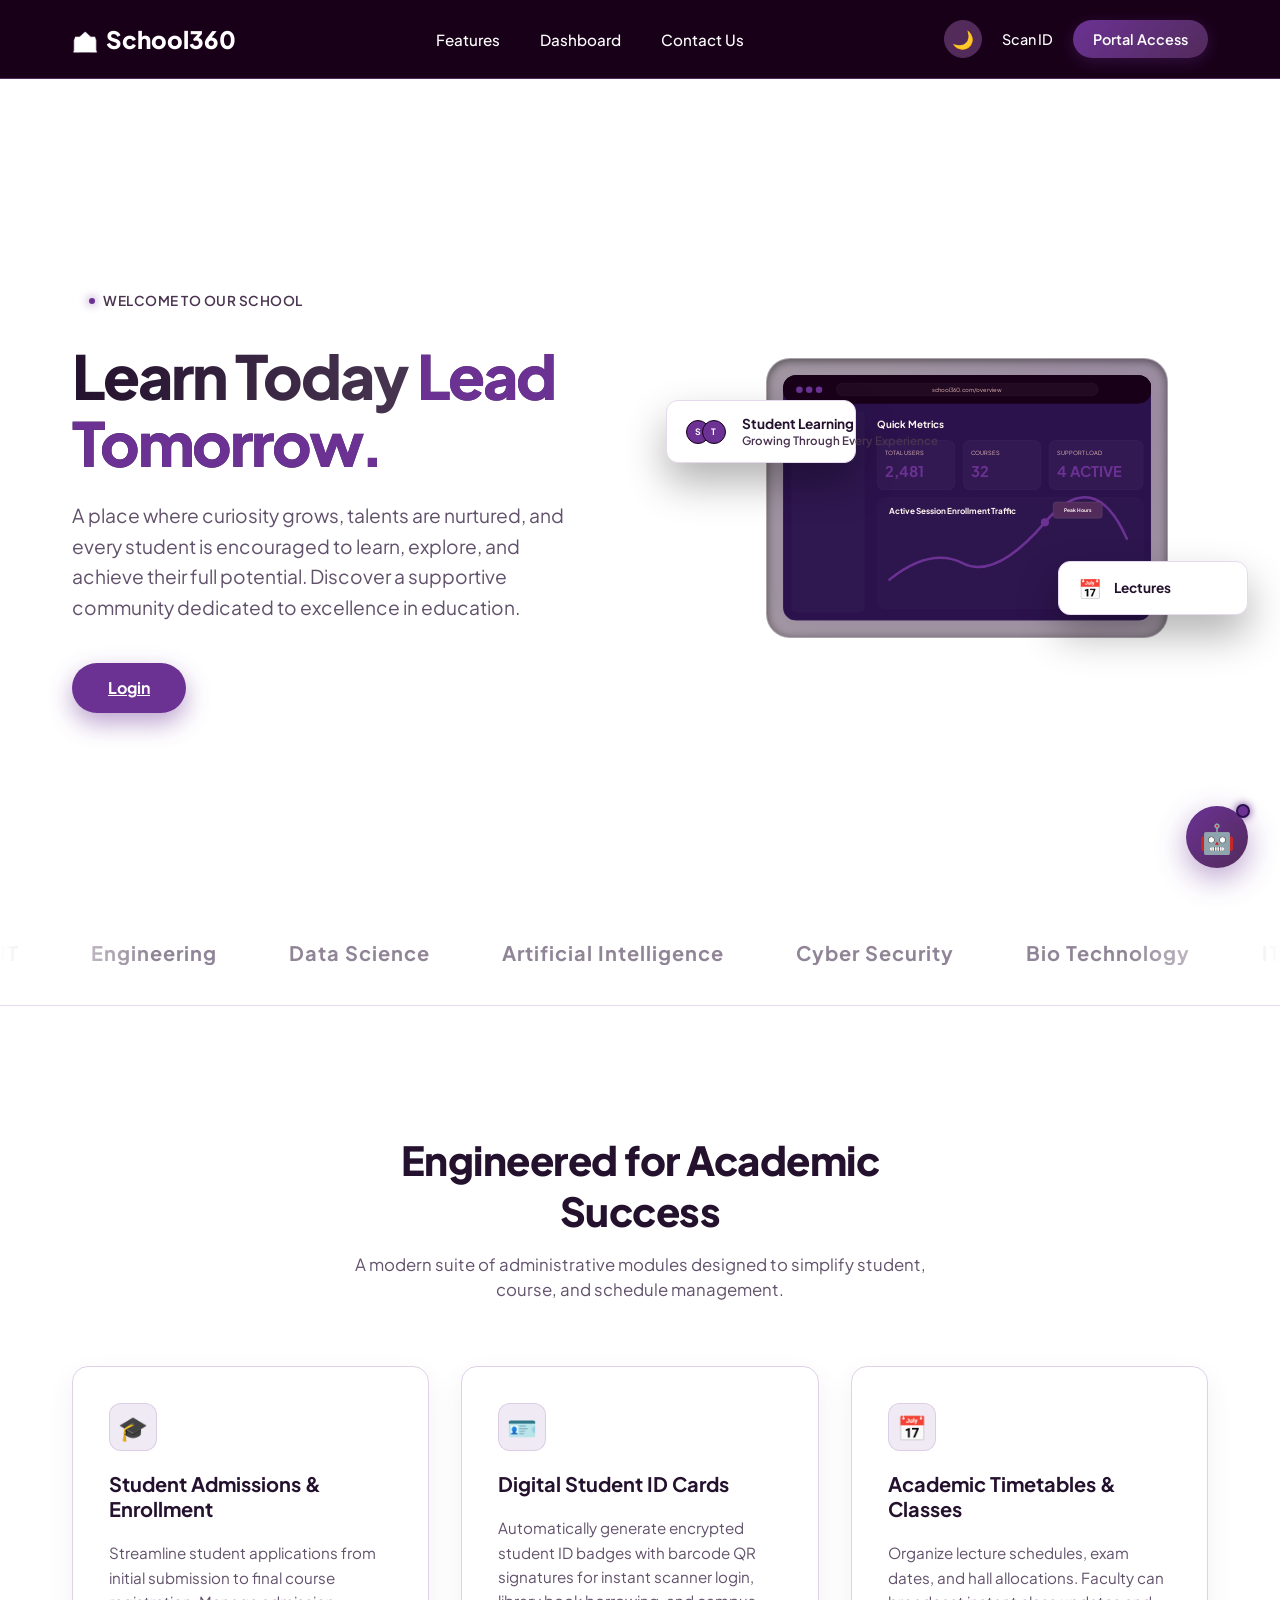
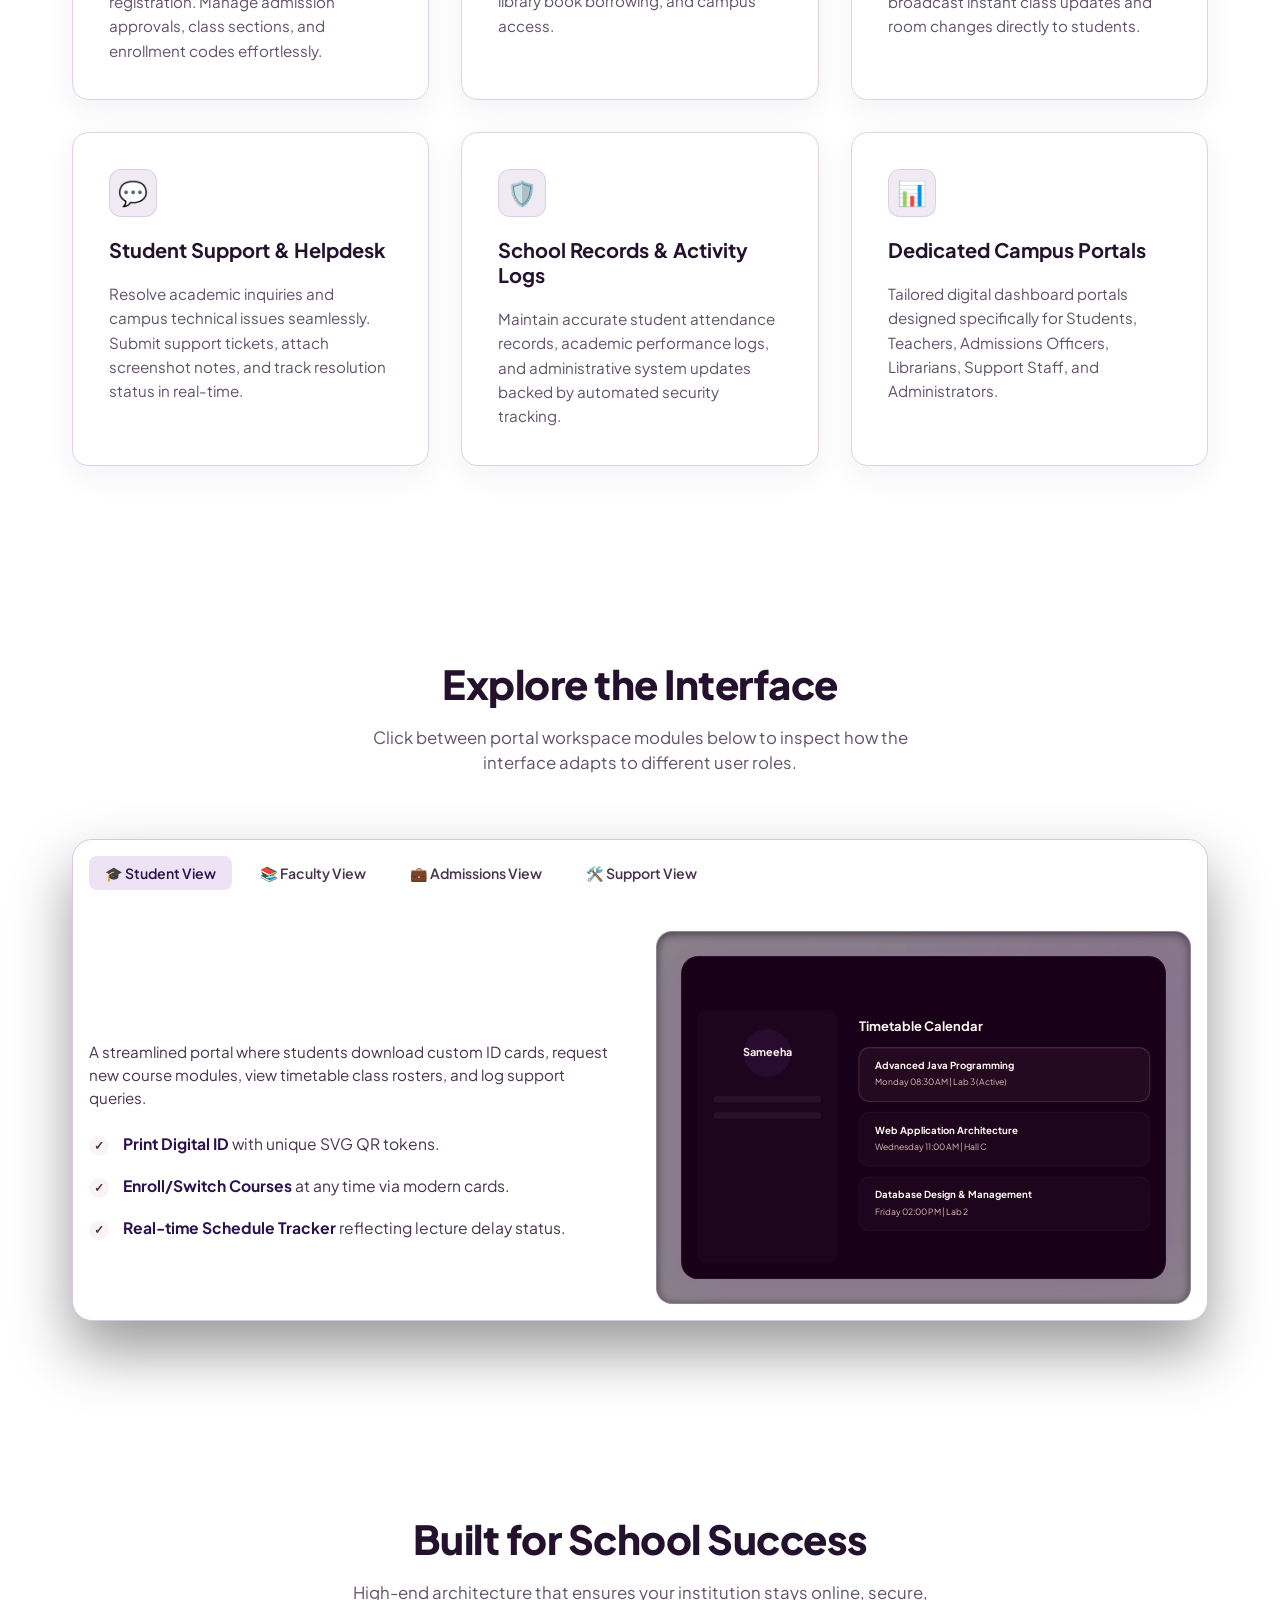
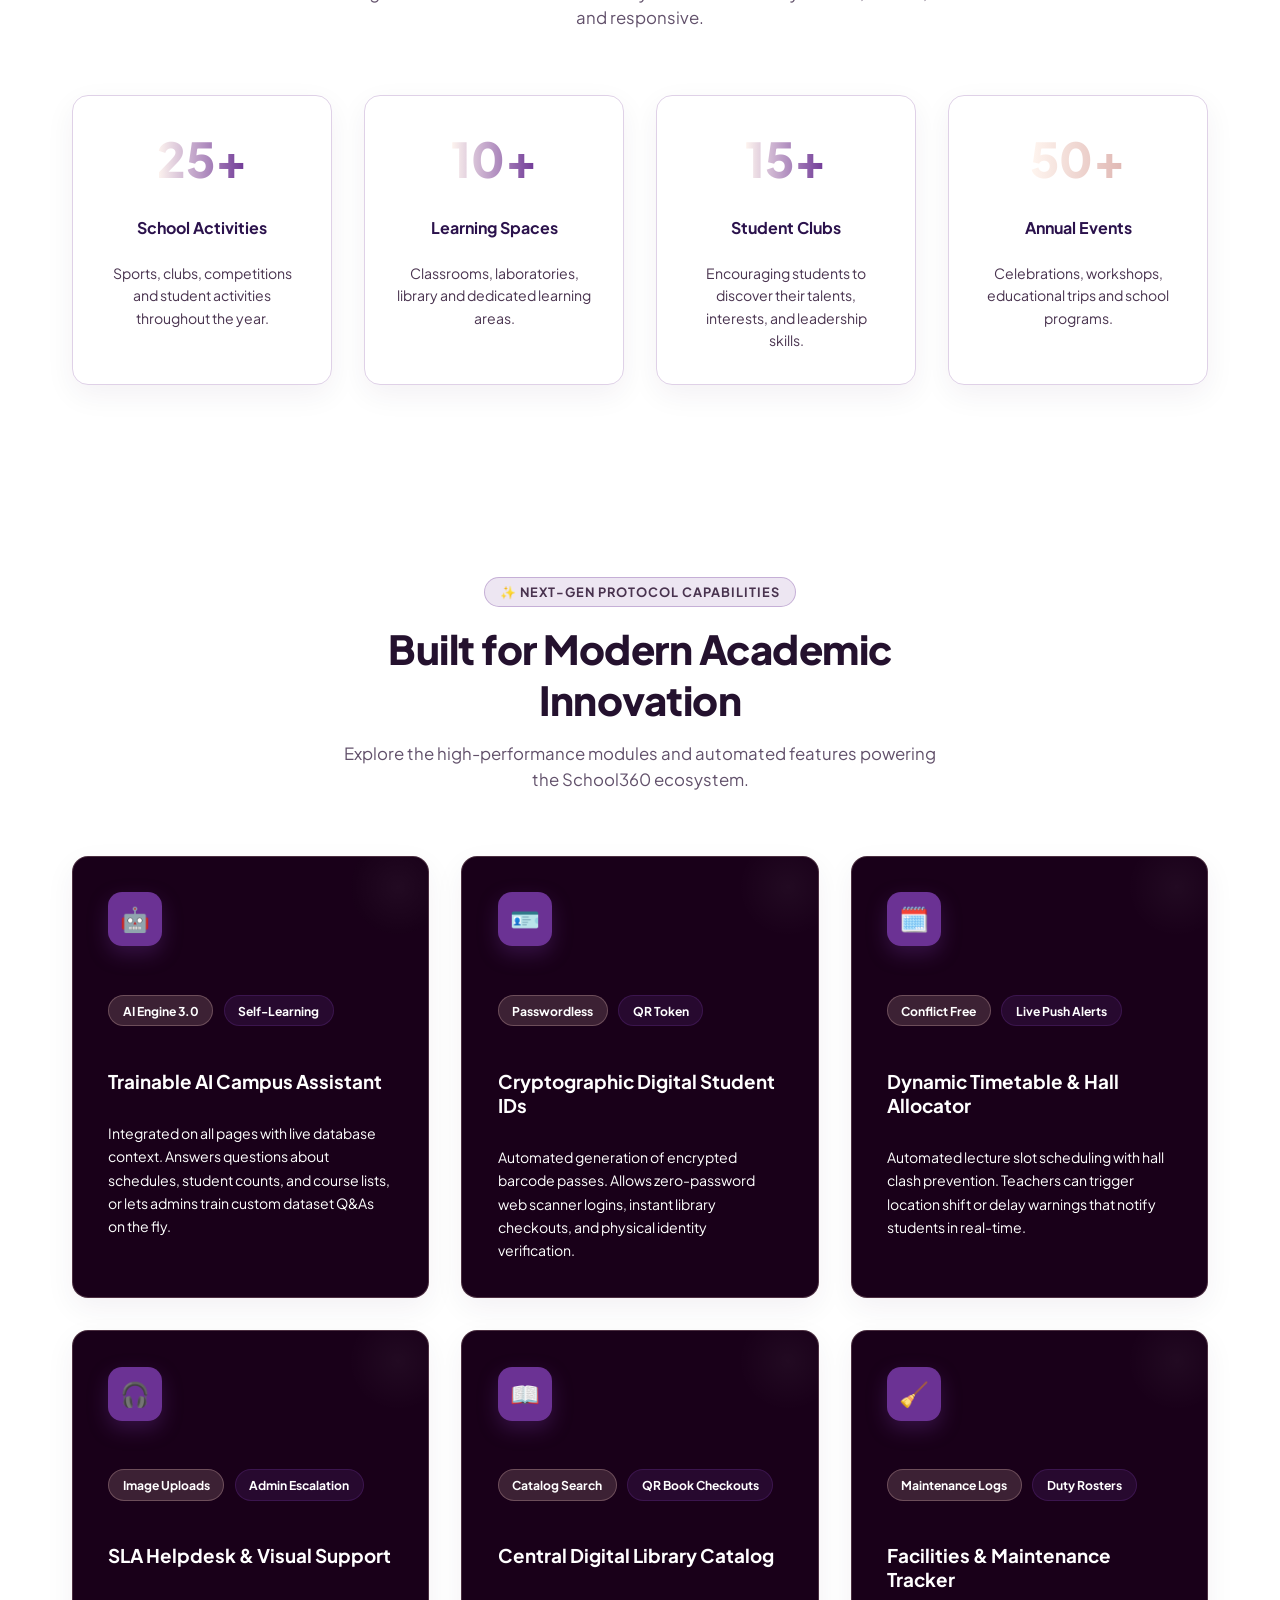
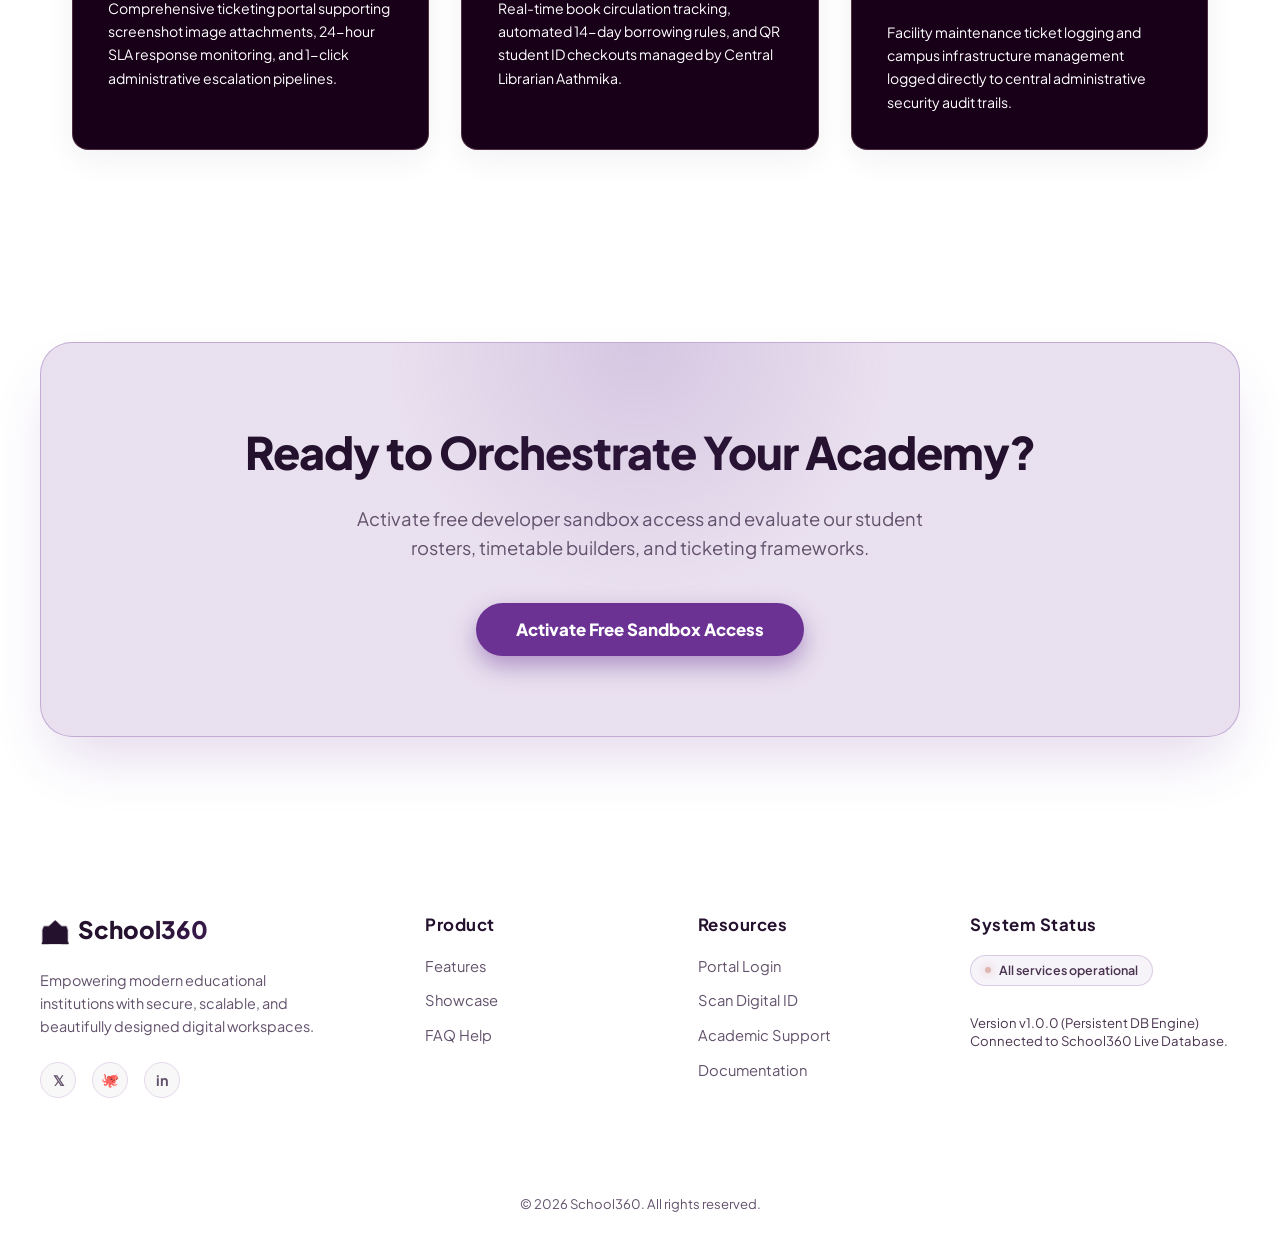
==== src/main/resources/static/index.html @ 7e3a7f35 "Add project files" ====
<!DOCTYPE html>
<html lang="en">
<head>
    <meta charset="UTF-8">
    <meta name="viewport" content="width=device-width, initial-scale=1.0">
    <title>School360 - The Unified Academic SaaS Protocol</title>
    <!-- Import Plus Jakarta Sans for award-winning modern typography -->
    <link href="https://fonts.googleapis.com/css2?family=Plus+Jakarta+Sans:wght@300;400;500;600;700;800&display=swap" rel="stylesheet">
    <link rel="stylesheet" href="css/styles.css?v=contrast-8">
    <style>
        /* Custom font override to use Plus Jakarta Sans */
        * {
            font-family: 'Plus Jakarta Sans', sans-serif;
        }
    </style>
    <script>
        (function() {
            var t = localStorage.getItem('theme') || 'dark';
            if (t === 'dark') {
                document.documentElement.classList.add('dark-theme');
                document.documentElement.setAttribute('data-theme', 'dark');
            } else {
                document.documentElement.classList.remove('dark-theme');
                document.documentElement.setAttribute('data-theme', 'light');
            }
        })();
    </script>
</head>
<body class="landing-page">
<!-- Glowing Backdrop Ambient Spheres -->
<div class="glowing-bg">
    <div class="sphere sphere-1"></div>
    <div class="sphere sphere-2"></div>
    <div class="sphere sphere-3"></div>
</div>

<!-- Sticky Glassmorphic Navbar -->
<nav class="saas-nav">
    <div class="saas-nav-container">
        <a href="#" class="saas-brand">
            <span style="font-size: 1.3rem;">🏫</span> School360
        </a>
        <ul class="saas-nav-links">
            <li><a href="#features" class="saas-nav-link">Features</a></li>
            <li><a href="#showcase" class="saas-nav-link">Dashboard</a></li>
            <li><a href="contact.html" class="saas-nav-link">Contact Us</a></li>
        </ul>
        <div style="display: flex; align-items: center; gap: 1.25rem;">
            <button id="theme-toggle" class="theme-toggle" onclick="toggleTheme(); return false;" title="Toggle Theme" style="background: var(--bg-tertiary); border: 1px solid var(--border-color); font-size: 1.1rem; cursor: pointer; color: var(--lp-text); display: flex; align-items: center; justify-content: center; width: 38px; height: 38px; border-radius: 50%; transition: all 0.3s;">🌙</button>
            <a href="#" onclick="openQRScanner(); return false;" class="saas-nav-link" style="font-size: 0.9rem;">Scan ID</a>
            <a href="#login-section" onclick="openLoginModal(); return false;" class="btn-saas-nav">Portal Access</a>
        </div>
    </div>
</nav>

<!-- Hero Section -->
<section class="saas-hero" id="login-section" style="padding-top: 10rem;">
    <!-- Left Hero Details -->
    <div class="saas-hero-content reveal active">
        <div class="saas-badge">WELCOME TO OUR SCHOOL</div>
        <h1 class="saas-hero-title" style="font-size: 3.8rem; font-weight: 800; line-height: 1.1; letter-spacing: -2px;">
            Learn Today <span style="background: linear-gradient(135deg, #6b3294 0%, #6b3294 100%); -webkit-background-clip: text; -webkit-text-fill-color: transparent;">Lead Tomorrow.</span>
        </h1>
        <p class="saas-hero-desc" style="font-size: 1.2rem; line-height: 1.6; color: var(--lp-text-muted); max-width: 520px;">
            A place where curiosity grows, talents are nurtured, and every student is encouraged to learn, explore, and achieve their full potential. Discover a supportive community dedicated to excellence in education.
        </p>
        <div class="saas-hero-actions">
            <a href="#" onclick="openLoginModal(); return false;" class="btn btn-primary btn-premium" style="border-radius: 9999px; padding: 0.9rem 2.25rem; font-weight: 700; font-size: 1rem; box-shadow: 0 10px 25px rgba(107,50,148, 0.45);">
                Login
            </a>
        </div>
    </div>

    <!-- Right Hero Mockup Frame with Floating Cards -->
    <div class="hero-dashboard-visual reveal active">
        <!-- Floating Card 1 -->
        <div class="floating-metric-card pos-1">
            <div class="metric-avatar-group">
                <div class="metric-avatar">S</div>
                <div class="metric-avatar">T</div>
            </div>
            <div>
                <h5 style="font-size: 0.85rem; font-weight: 700; color: var(--lp-text);">Student Learning</h5>
                <p style="font-size: 0.72rem; color: #49334f; font-weight: 600;">Growing Through Every Experience</p>
            </div>
        </div>

        <!-- Floating Card 2 -->
        <div class="floating-metric-card pos-2">
            <div style="font-size: 1.2rem;">📅</div>
            <div>
                <h5 style="font-size: 0.85rem; font-weight: 700; color: var(--lp-text);">Lectures</h5>
            </div>
        </div>

        <!-- Visual Dashboard Preview Graphic -->
        <div class="illustration-box" style="padding: 1rem; border-radius: 24px; border-color: rgba(255,246,240,0.08); background: rgba(25,0,25, 0.4);">
            <svg viewBox="0 0 450 300" width="100%" class="svg-screen-glow">
                <rect x="0" y="0" width="450" height="300" rx="16" fill="#2b124c" stroke="rgba(255,246,240,0.06)" stroke-width="2"/>
                <rect x="0" y="0" width="450" height="35" rx="16" fill="#190019"/>
                <circle cx="20" cy="18" r="4" fill="#6b3294"/>
                <circle cx="32" cy="18" r="4" fill="#6b3294"/>
                <circle cx="44" cy="18" r="4" fill="#6b3294"/>
                <rect x="65" y="10" width="320" height="15" rx="7.5" fill="rgba(255,246,240,0.04)" stroke="rgba(255,246,240,0.05)"/>
                <text x="225" y="21" font-size="7" fill="#dfb6b2" text-anchor="middle" font-family="sans-serif">school360.com/overview</text>

                <!-- Sidebar -->
                <rect x="10" y="45" width="90" height="245" rx="6" fill="rgba(255,246,240,0.02)"/>
                <circle cx="28" cy="65" r="8" fill="rgba(107,50,148, 0.15)"/>
                <rect x="42" y="61" width="45" height="8" rx="4" fill="rgba(255,246,240,0.1)"/>
                <rect x="20" y="85" width="67" height="6" rx="3" fill="rgba(255,246,240,0.05)"/>
                <rect x="20" y="100" width="67" height="6" rx="3" fill="rgba(255,246,240,0.05)"/>

                <!-- Content -->
                <text x="115" y="65" font-size="12" font-weight="bold" fill="#fff6f0" font-family="sans-serif">Quick Metrics</text>
                <rect x="115" y="80" width="95" height="60" rx="8" fill="rgba(255,246,240,0.03)" stroke="rgba(255,246,240,0.04)"/>
                <text x="125" y="98" font-size="7" fill="#dfb6b2" font-family="sans-serif">TOTAL USERS</text>
                <text x="125" y="125" font-size="18" font-weight="bold" fill="#6b3294" font-family="sans-serif">2,481</text>

                <rect x="220" y="80" width="95" height="60" rx="8" fill="rgba(255,246,240,0.03)" stroke="rgba(255,246,240,0.04)"/>
                <text x="230" y="98" font-size="7" fill="#dfb6b2" font-family="sans-serif">COURSES</text>
                <text x="230" y="125" font-size="18" font-weight="bold" fill="#6b3294" font-family="sans-serif">32</text>

                <rect x="325" y="80" width="115" height="60" rx="8" fill="rgba(255,246,240, 0.03)" stroke="rgba(255,246,240, 0.04)"/>
                <text x="335" y="98" font-size="7" fill="#dfb6b2" font-family="sans-serif">SUPPORT LOAD</text>
                <text x="335" y="125" font-size="18" font-weight="bold" fill="#6b3294" font-family="sans-serif">4 ACTIVE</text>

                <!-- Chart Graphic -->
                <rect x="115" y="150" width="325" height="135" rx="10" fill="rgba(255,246,240, 0.01)" stroke="rgba(255,246,240, 0.03)"/>
                <text x="130" y="170" font-size="10" font-weight="bold" fill="#fff6f0" font-family="sans-serif">Active Session Enrollment Traffic</text>
                <!-- Simulated chart line -->
                <path d="M 130,250 Q 180,210 220,230 T 320,180 T 420,200" fill="none" stroke="url(#cyan-indigo-gradient)" stroke-width="3" stroke-linecap="round"/>
                <defs>
                    <linearGradient id="cyan-indigo-gradient" x1="0%" y1="0%" x2="100%" y2="100%">
                        <stop offset="0%" stop-color="#6b3294"/>
                        <stop offset="100%" stop-color="#6b3294"/>
                    </linearGradient>
                </defs>
                <circle cx="320" cy="180" r="5" fill="#6b3294"/>
                <rect x="330" y="155" width="60" height="20" rx="4" fill="#522b5b" stroke="rgba(255,246,240,0.2)" stroke-width="0.5"/>
                <text x="360" y="167" font-size="6" fill="#fff6f0" font-weight="bold" text-anchor="middle" font-family="sans-serif">Peak Hours</text>
            </svg>
        </div>
    </div>
</section>

<!-- Client Trust Logos -->
<section class="client-logos-section">
    <div class="logo-marquee">
        <div class="logo-marquee-track">
            <!-- Group 1 -->
            <div class="logo-item">IT</div>
            <div class="logo-item">Engineering</div>
            <div class="logo-item">Data Science</div>
            <div class="logo-item">Artificial Intelligence</div>
            <div class="logo-item">Cyber Security</div>
            <div class="logo-item">Bio Technology</div>

            <!-- Group 2 -->
            <div class="logo-item">IT</div>
            <div class="logo-item">Engineering</div>
            <div class="logo-item">Data Science</div>
            <div class="logo-item">Artificial Intelligence</div>
            <div class="logo-item">Cyber Security</div>
            <div class="logo-item">Bio Technology</div>

            <!-- Group 3 -->
            <div class="logo-item">IT</div>
            <div class="logo-item">Engineering</div>
            <div class="logo-item">Data Science</div>
            <div class="logo-item">Artificial Intelligence</div>
            <div class="logo-item">Cyber Security</div>
            <div class="logo-item">Bio Technology</div>

            <!-- Group 4 -->
            <div class="logo-item">IT</div>
            <div class="logo-item">Engineering</div>
            <div class="logo-item">Data Science</div>
            <div class="logo-item">Artificial Intelligence</div>
            <div class="logo-item">Cyber Security</div>
            <div class="logo-item">Bio Technology</div>
        </div>
    </div>
</section>

<!-- Six Premium Feature Cards -->
<section class="saas-section" id="features" style="padding-top: 8rem;">
    <div class="section-title-wrap reveal">
        <h2 class="section-title">Engineered for Academic Success</h2>
        <p class="section-subtitle">A modern suite of administrative modules designed to simplify student, course, and schedule management.</p>
    </div>

    <div class="saas-features-grid">
        <!-- Feature 1 -->
        <div class="saas-feature-card reveal">
            <div class="feature-icon-box">🎓</div>
            <h4>Student Admissions & Enrollment</h4>
            <p>Streamline student applications from initial submission to final course registration. Manage admission approvals, class sections, and enrollment codes effortlessly.</p>
        </div>
        <!-- Feature 2 -->
        <div class="saas-feature-card reveal">
            <div class="feature-icon-box">🪪</div>
            <h4>Digital Student ID Cards</h4>
            <p>Automatically generate encrypted student ID badges with barcode QR signatures for instant scanner login, library book borrowing, and campus access.</p>
        </div>
        <!-- Feature 3 -->
        <div class="saas-feature-card reveal">
            <div class="feature-icon-box">📅</div>
            <h4>Academic Timetables & Classes</h4>
            <p>Organize lecture schedules, exam dates, and hall allocations. Faculty can broadcast instant class updates and room changes directly to students.</p>
        </div>
        <!-- Feature 4 -->
        <div class="saas-feature-card reveal">
            <div class="feature-icon-box">💬</div>
            <h4>Student Support & Helpdesk</h4>
            <p>Resolve academic inquiries and campus technical issues seamlessly. Submit support tickets, attach screenshot notes, and track resolution status in real-time.</p>
        </div>
        <!-- Feature 5 -->
        <div class="saas-feature-card reveal">
            <div class="feature-icon-box">🛡️</div>
            <h4>School Records & Activity Logs</h4>
            <p>Maintain accurate student attendance records, academic performance logs, and administrative system updates backed by automated security tracking.</p>
        </div>
        <!-- Feature 6 -->
        <div class="saas-feature-card reveal">
            <div class="feature-icon-box">📊</div>
            <h4>Dedicated Campus Portals</h4>
            <p>Tailored digital dashboard portals designed specifically for Students, Teachers, Admissions Officers, Librarians, Support Staff, and Administrators.</p>
        </div>
    </div>
</section>

<!-- Interactive Product Dashboard Showcase -->
<section class="saas-section" id="showcase">
    <div class="section-title-wrap reveal">
        <h2 class="section-title">Explore the Interface</h2>
        <p class="section-subtitle">Click between portal workspace modules below to inspect how the interface adapts to different user roles.</p>
    </div>

    <!-- Showcase Tab Controls -->
    <div class="showcase-screen-wrap reveal">
        <div class="showcase-screen-nav">
            <button class="showcase-screen-btn active" onclick="switchShowcaseScreen('student')">🎓 Student View</button>
            <button class="showcase-screen-btn" onclick="switchShowcaseScreen('teacher')">📚 Faculty View</button>
            <button class="showcase-screen-btn" onclick="switchShowcaseScreen('officer')">💼 Admissions View</button>
            <button class="showcase-screen-btn" onclick="switchShowcaseScreen('support')">🛠️ Support View</button>
        </div>

        <!-- Showcase Mockup Canvas -->
        <div id="showcase-canvas" class="showcase-screen-content">
            <!-- Rendered dynamically via javascript -->
        </div>
    </div>
</section>

<!-- Why Choose Us / Animated Stats -->
<section class="saas-section" id="why-choose-us" style="background: #ffffff;">
    <div class="section-title-wrap reveal">
        <h2 class="section-title">Built for School Success</h2>
        <p class="section-subtitle">High-end architecture that ensures your institution stays online, secure, and responsive.</p>
    </div>

    <div style="display: grid; grid-template-columns: repeat(auto-fit, minmax(220px, 1fr)); gap: 2rem; max-width: 1200px; margin: 0 auto; text-align: center;">
        <!-- Stat 1 -->
        <div class="saas-feature-card reveal" style="padding: 2rem; align-items: center;">
            <h3 style="font-size: 3rem; font-weight: 800; background: linear-gradient(to right, #fff6f0, #6b3294); -webkit-background-clip: text; -webkit-text-fill-color: transparent;">25+</h3>
            <h5 style="color: #2b124c; font-size: 1rem; font-weight: 700; margin-top: 0.5rem;">School Activities</h5>
            <p style="font-size: 0.88rem; color: #49334f; margin-top: 0.25rem;">Sports, clubs, competitions and student activities throughout the year.</p>
        </div>
        <!-- Stat 2 -->
        <div class="saas-feature-card reveal" style="padding: 2rem; align-items: center;">
            <h3 style="font-size: 3rem; font-weight: 800; background: linear-gradient(to right, #fff6f0, #6b3294); -webkit-background-clip: text; -webkit-text-fill-color: transparent;">10+</h3>
            <h5 style="color: #2b124c; font-size: 1rem; font-weight: 700; margin-top: 0.5rem;">Learning Spaces</h5>
            <p style="font-size: 0.88rem; color: #49334f; margin-top: 0.25rem;">Classrooms, laboratories, library and dedicated learning areas.</p>
        </div>
        <!-- Stat 3 -->
        <div class="saas-feature-card reveal" style="padding: 2rem; align-items: center;">
            <h3 style="font-size: 3rem; font-weight: 800; background: linear-gradient(to right, #fff6f0, #6b3294); -webkit-background-clip: text; -webkit-text-fill-color: transparent;">15+</h3>
            <h5 style="color: #2b124c; font-size: 1rem; font-weight: 700; margin-top: 0.5rem;">Student Clubs</h5>
            <p style="font-size: 0.88rem; color: #49334f; margin-top: 0.25rem;">Encouraging students to discover their talents, interests, and leadership skills.</p>
        </div>
        <!-- Stat 4 -->
        <div class="saas-feature-card reveal" style="padding: 2rem; align-items: center;">
            <h3 style="font-size: 3rem; font-weight: 800; background: linear-gradient(to right, #fff6f0, #dfb6b2); -webkit-background-clip: text; -webkit-text-fill-color: transparent;">50+</h3>
            <h5 style="color: #2b124c; font-size: 1rem; font-weight: 700; margin-top: 0.5rem;">Annual Events</h5>
            <p style="font-size: 0.88rem; color: #49334f; margin-top: 0.25rem;">Celebrations, workshops, educational trips and school programs.</p>
        </div>
    </div>
</section>

<!-- Unique Innovations & Advanced Capabilities Section -->
<section class="saas-section" id="innovations">
    <div class="section-title-wrap reveal">
        <div style="display:inline-flex; align-items:center; gap:0.5rem; background:rgba(107,50,148,0.12); border:1px solid rgba(107,50,148,0.3); padding:0.4rem 0.95rem; border-radius:20px; color: #49334f; font-size:0.8rem; font-weight:700; text-transform:uppercase; letter-spacing:1px; margin-bottom:1rem;">
            ✨ Next-Gen Protocol Capabilities
        </div>
        <h2 class="section-title">Built for Modern Academic Innovation</h2>
        <p class="section-subtitle">Explore the high-performance modules and automated features powering the School360 ecosystem.</p>
    </div>

    <div class="saas-features-grid reveal" style="grid-template-columns: repeat(auto-fit, minmax(310px, 1fr)); gap: 2rem;">
        <!-- Feature 1: AI Assistant -->
        <div class="saas-feature-card reveal" style="position:relative; overflow:hidden; border: 1px solid rgba(223,182,178,0.25); background: #190019; padding: 2.2rem;">
            <div style="position:absolute; top:-20px; right:-20px; width:100px; height:100px; background:radial-gradient(circle, rgba(255,255,255,0.04) 0%, transparent 70%); border-radius:50%; pointer-events:none;"></div>
            <div class="feature-icon-box" style="background: linear-gradient(135deg, #6b3294, #6b3294); color: white; width:54px; height:54px; border-radius:14px; display:flex; align-items:center; justify-content:center; font-size:1.5rem; margin-bottom:1.5rem; box-shadow:0 8px 20px rgba(107,50,148,0.35);">🤖</div>

            <!-- Spaced Button-Type Badges -->
            <div style="display:flex; gap:0.65rem; margin-top:0.3rem; margin-bottom:1.4rem; flex-wrap:wrap;">
                <span style="background:rgba(223,182,178,0.18); color: #ffffff; font-size:0.76rem; font-weight:700; padding:0.42rem 0.85rem; border-radius:20px; border:1px solid rgba(223,182,178,0.3); display:inline-flex; align-items:center;">AI Engine 3.0</span>
                <span style="background:rgba(107,50,148,0.18); color: #ffffff; font-size:0.76rem; font-weight:700; padding:0.42rem 0.85rem; border-radius:20px; border:1px solid rgba(107,50,148,0.3); display:inline-flex; align-items:center;">Self-Learning</span>
            </div>

            <h4 style="font-size:1.18rem; font-weight:700; color: #ffffff; margin-bottom:0.6rem;">Trainable AI Campus Assistant</h4>
            <p style="font-size:0.88rem; color: #ffffff; line-height:1.65; margin:0;">Integrated on all pages with live database context. Answers questions about schedules, student counts, and course lists, or lets admins train custom dataset Q&As on the fly.</p>
        </div>

        <!-- Feature 2: Digital QR Pass -->
        <div class="saas-feature-card reveal" style="position:relative; overflow:hidden; border: 1px solid rgba(223,182,178,0.25); background: #190019; padding: 2.2rem;">
            <div style="position:absolute; top:-20px; right:-20px; width:100px; height:100px; background:radial-gradient(circle, rgba(255,255,255,0.04) 0%, transparent 70%); border-radius:50%; pointer-events:none;"></div>
            <div class="feature-icon-box" style="background: linear-gradient(135deg, #6b3294, #6b3294); color: white; width:54px; height:54px; border-radius:14px; display:flex; align-items:center; justify-content:center; font-size:1.5rem; margin-bottom:1.5rem; box-shadow:0 8px 20px rgba(107,50,148,0.35);">🪪</div>

            <!-- Spaced Button-Type Badges -->
            <div style="display:flex; gap:0.65rem; margin-top:0.3rem; margin-bottom:1.4rem; flex-wrap:wrap;">
                <span style="background:rgba(223,182,178,0.18); color: #ffffff; font-size:0.76rem; font-weight:700; padding:0.42rem 0.85rem; border-radius:20px; border:1px solid rgba(223,182,178,0.3); display:inline-flex; align-items:center;">Passwordless</span>
                <span style="background:rgba(107,50,148,0.18); color: #ffffff; font-size:0.76rem; font-weight:700; padding:0.42rem 0.85rem; border-radius:20px; border:1px solid rgba(107,50,148,0.3); display:inline-flex; align-items:center;">QR Token</span>
            </div>

            <h4 style="font-size:1.18rem; font-weight:700; color: #ffffff; margin-bottom:0.6rem;">Cryptographic Digital Student IDs</h4>
            <p style="font-size:0.88rem; color: #ffffff; line-height:1.65; margin:0;">Automated generation of encrypted barcode passes. Allows zero-password web scanner logins, instant library checkouts, and physical identity verification.</p>
        </div>

        <!-- Feature 3: Smart Timetable -->
        <div class="saas-feature-card reveal" style="position:relative; overflow:hidden; border: 1px solid rgba(223,182,178,0.25); background: #190019; padding: 2.2rem;">
            <div style="position:absolute; top:-20px; right:-20px; width:100px; height:100px; background:radial-gradient(circle, rgba(255,255,255,0.04) 0%, transparent 70%); border-radius:50%; pointer-events:none;"></div>
            <div class="feature-icon-box" style="background: linear-gradient(135deg, #6b3294, #6b3294); color: white; width:54px; height:54px; border-radius:14px; display:flex; align-items:center; justify-content:center; font-size:1.5rem; margin-bottom:1.5rem; box-shadow:0 8px 20px rgba(107,50,148,0.35);">🗓️</div>

            <!-- Spaced Button-Type Badges -->
            <div style="display:flex; gap:0.65rem; margin-top:0.3rem; margin-bottom:1.4rem; flex-wrap:wrap;">
                <span style="background:rgba(223,182,178,0.18); color: #ffffff; font-size:0.76rem; font-weight:700; padding:0.42rem 0.85rem; border-radius:20px; border:1px solid rgba(223,182,178,0.3); display:inline-flex; align-items:center;">Conflict Free</span>
                <span style="background:rgba(107,50,148,0.18); color: #ffffff; font-size:0.76rem; font-weight:700; padding:0.42rem 0.85rem; border-radius:20px; border:1px solid rgba(107,50,148,0.3); display:inline-flex; align-items:center;">Live Push Alerts</span>
            </div>

            <h4 style="font-size:1.18rem; font-weight:700; color: #ffffff; margin-bottom:0.6rem;">Dynamic Timetable & Hall Allocator</h4>
            <p style="font-size:0.88rem; color: #ffffff; line-height:1.65; margin:0;">Automated lecture slot scheduling with hall clash prevention. Teachers can trigger location shift or delay warnings that notify students in real-time.</p>
        </div>

        <!-- Feature 4: SLA Helpdesk -->
        <div class="saas-feature-card reveal" style="position:relative; overflow:hidden; border: 1px solid rgba(223,182,178,0.25); background: #190019; padding: 2.2rem;">
            <div style="position:absolute; top:-20px; right:-20px; width:100px; height:100px; background:radial-gradient(circle, rgba(255,255,255,0.04) 0%, transparent 70%); border-radius:50%; pointer-events:none;"></div>
            <div class="feature-icon-box" style="background: linear-gradient(135deg, #6b3294, #6b3294); color: white; width:54px; height:54px; border-radius:14px; display:flex; align-items:center; justify-content:center; font-size:1.5rem; margin-bottom:1.5rem; box-shadow:0 8px 20px rgba(107,50,148,0.35);">🎧</div>

            <!-- Spaced Button-Type Badges -->
            <div style="display:flex; gap:0.65rem; margin-top:0.3rem; margin-bottom:1.4rem; flex-wrap:wrap;">
                <span style="background:rgba(223,182,178,0.18); color: #ffffff; font-size:0.76rem; font-weight:700; padding:0.42rem 0.85rem; border-radius:20px; border:1px solid rgba(223,182,178,0.3); display:inline-flex; align-items:center;">Image Uploads</span>
                <span style="background:rgba(107,50,148,0.18); color: #ffffff; font-size:0.76rem; font-weight:700; padding:0.42rem 0.85rem; border-radius:20px; border:1px solid rgba(107,50,148,0.3); display:inline-flex; align-items:center;">Admin Escalation</span>
            </div>

            <h4 style="font-size:1.18rem; font-weight:700; color: #ffffff; margin-bottom:0.6rem;">SLA Helpdesk & Visual Support</h4>
            <p style="font-size:0.88rem; color: #ffffff; line-height:1.65; margin:0;">Comprehensive ticketing portal supporting screenshot image attachments, 24-hour SLA response monitoring, and 1-click administrative escalation pipelines.</p>
        </div>

        <!-- Feature 5: Central Library Catalog -->
        <div class="saas-feature-card reveal" style="position:relative; overflow:hidden; border: 1px solid rgba(223,182,178,0.25); background: #190019; padding: 2.2rem;">
            <div style="position:absolute; top:-20px; right:-20px; width:100px; height:100px; background:radial-gradient(circle, rgba(255,255,255,0.04) 0%, transparent 70%); border-radius:50%; pointer-events:none;"></div>
            <div class="feature-icon-box" style="background: linear-gradient(135deg, #6b3294, #6b3294); color: white; width:54px; height:54px; border-radius:14px; display:flex; align-items:center; justify-content:center; font-size:1.5rem; margin-bottom:1.5rem; box-shadow:0 8px 20px rgba(107,50,148,0.35);">📖</div>

            <!-- Spaced Button-Type Badges -->
            <div style="display:flex; gap:0.65rem; margin-top:0.3rem; margin-bottom:1.4rem; flex-wrap:wrap;">
                <span style="background:rgba(223,182,178,0.18); color: #ffffff; font-size:0.76rem; font-weight:700; padding:0.42rem 0.85rem; border-radius:20px; border:1px solid rgba(223,182,178,0.3); display:inline-flex; align-items:center;">Catalog Search</span>
                <span style="background:rgba(107,50,148,0.18); color: #ffffff; font-size:0.76rem; font-weight:700; padding:0.42rem 0.85rem; border-radius:20px; border:1px solid rgba(107,50,148,0.3); display:inline-flex; align-items:center;">QR Book Checkouts</span>
            </div>

            <h4 style="font-size:1.18rem; font-weight:700; color: #ffffff; margin-bottom:0.6rem;">Central Digital Library Catalog</h4>
            <p style="font-size:0.88rem; color: #ffffff; line-height:1.65; margin:0;">Real-time book circulation tracking, automated 14-day borrowing rules, and QR student ID checkouts managed by Central Librarian Aathmika.</p>
        </div>

        <!-- Feature 6: Facilities & Maintenance Tracker -->
        <div class="saas-feature-card reveal" style="position:relative; overflow:hidden; border: 1px solid rgba(223,182,178,0.25); background: #190019; padding: 2.2rem;">
            <div style="position:absolute; top:-20px; right:-20px; width:100px; height:100px; background:radial-gradient(circle, rgba(255,255,255,0.04) 0%, transparent 70%); border-radius:50%; pointer-events:none;"></div>
            <div class="feature-icon-box" style="background: linear-gradient(135deg, #6b3294, #6b3294); color: white; width:54px; height:54px; border-radius:14px; display:flex; align-items:center; justify-content:center; font-size:1.5rem; margin-bottom:1.5rem; box-shadow:0 8px 20px rgba(107,50,148,0.35);">🧹</div>

            <!-- Spaced Button-Type Badges -->
            <div style="display:flex; gap:0.65rem; margin-top:0.3rem; margin-bottom:1.4rem; flex-wrap:wrap;">
                <span style="background:rgba(223,182,178,0.18); color: #ffffff; font-size:0.76rem; font-weight:700; padding:0.42rem 0.85rem; border-radius:20px; border:1px solid rgba(223,182,178,0.3); display:inline-flex; align-items:center;">Maintenance Logs</span>
                <span style="background:rgba(107,50,148,0.18); color: #ffffff; font-size:0.76rem; font-weight:700; padding:0.42rem 0.85rem; border-radius:20px; border:1px solid rgba(107,50,148,0.3); display:inline-flex; align-items:center;">Duty Rosters</span>
            </div>

            <h4 style="font-size:1.18rem; font-weight:700; color: #ffffff; margin-bottom:0.6rem;">Facilities & Maintenance Tracker</h4>
            <p style="font-size:0.88rem; color: #ffffff; line-height:1.65; margin:0;">Facility maintenance ticket logging and campus infrastructure management logged directly to central administrative security audit trails.</p>
        </div>
    </div>
</section>



<!-- CTA Banner -->
<section class="saas-cta-banner reveal">
    <h2 style="font-size: 2.8rem; font-weight: 800; color: var(--lp-text); margin-bottom: 1.5rem; letter-spacing: -1px;">Ready to Orchestrate Your Academy?</h2>
    <p style="font-size: 1.15rem; color: var(--lp-text-muted); max-width: 600px; margin: 0 auto 2.5rem; line-height: 1.6;">
        Activate free developer sandbox access and evaluate our student rosters, timetable builders, and ticketing frameworks.
    </p>
    <button onclick="openLoginModal()" class="btn btn-primary btn-premium" style="border-radius: 9999px; padding: 1rem 2.5rem; font-weight: 800; font-size: 1.05rem; box-shadow: 0 10px 25px rgba(107,50,148, 0.45);">
        Activate Free Sandbox Access
    </button>
</section>

<!-- Premium Footer -->
<footer class="saas-footer">
    <div class="saas-footer-grid">
        <!-- Brand Column -->
        <div class="footer-brand-col">
            <a href="#" class="saas-brand" style="margin-bottom: 0.5rem;">
                <span>🏫</span> School360
            </a>
            <p class="footer-brand-desc">
                Empowering modern educational institutions with secure, scalable, and beautifully designed digital workspaces.
            </p>
            <div class="footer-socials">
                <a href="#" class="footer-social-icon" title="Twitter">𝕏</a>
                <a href="#" class="footer-social-icon" title="GitHub">🐙</a>
                <a href="#" class="footer-social-icon" title="LinkedIn">in</a>
            </div>
        </div>
        <!-- Column 2: Product Links -->
        <div class="footer-links-col">
            <h4>Product</h4>
            <ul>
                <li><a href="#features">Features</a></li>
                <li><a href="#showcase">Showcase</a></li>
                <li><a href="#faq">FAQ Help</a></li>
            </ul>
        </div>
        <!-- Column 3: Resources Links -->
        <div class="footer-links-col">
            <h4>Resources</h4>
            <ul>
                <li><a href="#" onclick="openLoginModal(); return false;">Portal Login</a></li>
                <li><a href="#" onclick="openQRScanner(); return false;">Scan Digital ID</a></li>
                <li><a href="mailto:support@school360.com">Academic Support</a></li>
                <li><a href="https://github.com" target="_blank">Documentation</a></li>
            </ul>
        </div>
        <!-- Column 4: Newsletter & Status -->
        <div class="footer-links-col">
            <h4>System Status</h4>
            <div class="footer-status-badge db-status-badge connected">
                <span class="status-dot"></span>
                <span class="db-status-text">All services operational</span>
            </div>
            <p style="font-size: 0.82rem; color: #49334f; margin-top: 0.5rem; line-height: 1.4;">
                Version v1.0.0 (Persistent DB Engine)<br>
                Connected to School360 Live Database.
            </p>
        </div>
    </div>

    <div class="saas-footer-copyright">
        <p>© 2026 School360. All rights reserved.</p>
    </div>
</footer>

<!-- Interactive Glassmorphic Login Modal -->
<!-- Interactive Glassmorphic Login Modal -->
<div id="login-modal" class="modal">
    <div class="modal-content glass-login-card" style="max-width: 480px; width: 90%;">
        <div class="modal-header">
            <h3 style="font-size: 1.5rem; font-weight: 800; color: var(--lp-text);">Portal Access</h3>
            <span style="cursor:pointer; font-size:1.5rem; color:var(--lp-text-muted);" onclick="closeLoginModal()">✕</span>
        </div>

        <p style="color: var(--lp-text-muted); font-size:0.88rem; margin-top:-1rem; margin-bottom:1.5rem;">Select your authentication pathway below</p>

        <!-- Modal Tabs -->
        <div class="login-tabs">
            <button class="login-tab-btn active" id="modal-tab-credentials" onclick="switchModalLoginTab('credentials')">🔑 Credentials</button>
            <button class="login-tab-btn" id="modal-tab-qr" onclick="switchModalLoginTab('qr')">📷 Digital ID</button>
        </div>

        <!-- Form: Credentials Login -->
        <div id="modal-login-credentials">
            <form onsubmit="handleFormLogin(event)">
                <div class="form-group">
                    <label for="username" class="form-label" style="color: var(--text-primary);">Username</label>
                    <input type="text" id="username" class="form-input" placeholder="e.g. Sameeha" required>
                </div>
                <div class="form-group" style="margin-bottom: 1.5rem;">
                    <label for="password" class="form-label" style="color: var(--text-primary);">Password</label>
                    <input type="password" id="password" class="form-input" placeholder="••••••••" required>
                </div>
                <button type="submit" id="btn-login-submit" class="btn btn-primary btn-block" style="box-shadow: 0 4px 15px rgba(107,50,148, 0.4);">
                    Sign In to Dashboard
                </button>
            </form>
        </div>

        <!-- Form: QR Digital ID Login -->
        <div id="modal-login-qr" style="display: none; text-align: center; padding: 1rem 0;">
            <p style="font-size: 0.88rem; color: var(--lp-text-muted); margin-bottom: 1.5rem; line-height: 1.5;">
                Scan the QR code printed on your digital student or faculty card to log in automatically.
            </p>
            <button type="button" class="btn btn-primary btn-block" onclick="triggerQrFromModal()" style="box-shadow: 0 4px 15px rgba(107,50,148, 0.4);">
                📷 Open Digital ID Scanner
            </button>
        </div>
    </div>
</div>

<!-- QR Code Scanning Simulation Modal -->
<div id="qr-modal" class="modal">
    <div class="modal-content" style="max-width: 440px; width: 90%;">
        <div class="modal-header">
            <h3 style="font-size: 1.3rem; font-weight: 800; color: var(--lp-text);">Scan Digital ID Card</h3>
            <span style="cursor:pointer;font-size:1.5rem; color:var(--lp-text-muted);" onclick="closeQRScanner()">✕</span>
        </div>
        <p style="color: var(--lp-text-muted); font-size:0.9rem; margin-bottom:1rem;">Select a saved profile QR Token below to simulate scanning your physical ID card camera feed:</p>

        <div id="qr-reader-container">
            <div style="font-size:3rem;margin-bottom:0.5rem;">📷</div>
            <div style="font-size:0.85rem;color: #49334f;">Simulated Camera Frame</div>
            <div style="position:absolute;width:80%;height:2px;background-color: #6b3294;top:50%;left:10%;animation:scanEffect 2s linear infinite;"></div>
        </div>

        <div id="qr-account-list" style="max-height:220px;overflow-y:auto;margin-top:1rem;padding-right:0.25rem;">
            <p style="color: #49334f;font-size:0.85rem;text-align:center;">Loading registered accounts...</p>
        </div>
    </div>
</div>

<!-- JavaScript Interactions -->
<script>
    // Tab switching mock data for Dashboard Showcase
    const showcaseData = {
        student: `<div style="display: grid; grid-template-columns: 1fr 1fr; gap: 2rem; align-items: center;">
                <div>
                    <h3 style="font-size: 1.5rem; font-weight: 800; color: white; margin-bottom: 1rem;">Student Academic Workspace</h3>
                    <p style="color: #49334f; font-size: 0.95rem; line-height: 1.5; margin-bottom: 1.5rem;">
                        A streamlined portal where students download custom ID cards, request new course modules, view timetable class rosters, and log support queries.
                    </p>
                    <ul class="role-features-list" style="margin-top: 1rem;">
                        <li><span class="role-bullet-check" style="background:rgba(223,182,178,0.15); color: #49334f;">✓</span> <span><strong>Print Digital ID</strong> with unique SVG QR tokens.</span></li>
                        <li><span class="role-bullet-check" style="background:rgba(223,182,178,0.15); color: #49334f;">✓</span> <span><strong>Enroll/Switch Courses</strong> at any time via modern cards.</span></li>
                        <li><span class="role-bullet-check" style="background:rgba(223,182,178,0.15); color: #49334f;">✓</span> <span><strong>Real-time Schedule Tracker</strong> reflecting lecture delay status.</span></li>
                    </ul>
                </div>
                <div class="illustration-box">
                    <svg viewBox="0 0 450 300" width="100%" class="svg-screen-glow">
                        <rect x="0" y="0" width="450" height="300" rx="16" fill="#190019" stroke="rgba(255,246,240,0.06)" stroke-width="2"/>
                        <rect x="15" y="50" width="130" height="235" rx="8" fill="rgba(255,246,240,0.02)"/>
                        <circle cx="80" cy="90" r="22" fill="rgba(107,50,148, 0.15)"/>
                        <text x="80" y="93" font-size="10" fill="#fff6f0" text-anchor="middle" font-weight="bold" font-family="sans-serif">Sameeha</text>
                        <rect x="30" y="130" width="100" height="6" rx="3" fill="rgba(255,246,240,0.05)"/>
                        <rect x="30" y="145" width="100" height="6" rx="3" fill="rgba(255,246,240,0.05)"/>

                        <!-- Roster Cards -->
                        <text x="165" y="70" font-size="12" font-weight="bold" fill="#fff6f0" font-family="sans-serif">Timetable Calendar</text>
                        <rect x="165" y="85" width="270" height="50" rx="10" fill="rgba(223,182,178, 0.05)" stroke="rgba(223,182,178, 0.2)"/>
                        <text x="180" y="105" font-size="9" font-weight="bold" fill="#fff6f0" font-family="sans-serif">Advanced Java Programming</text>
                        <text x="180" y="120" font-size="8" fill="#dfb6b2" font-family="sans-serif">Monday 08:30 AM | Lab 3 (Active)</text>

                        <rect x="165" y="145" width="270" height="50" rx="10" fill="rgba(255,246,240,0.02)" stroke="rgba(255,246,240,0.04)"/>
                        <text x="180" y="165" font-size="9" font-weight="bold" fill="#fff6f0" font-family="sans-serif">Web Application Architecture</text>
                        <text x="180" y="180" font-size="8" fill="#dfb6b2" font-family="sans-serif">Wednesday 11:00 AM | Hall C</text>

                        <rect x="165" y="205" width="270" height="50" rx="10" fill="rgba(255,246,240,0.02)" stroke="rgba(255,246,240,0.04)"/>
                        <text x="180" y="225" font-size="9" font-weight="bold" fill="#fff6f0" font-family="sans-serif">Database Design &amp; Management</text>
                        <text x="180" y="240" font-size="8" fill="#dfb6b2" font-family="sans-serif">Friday 02:00 PM | Lab 2</text>
                    </svg>
                </div>
            </div>`,
        teacher: `<div style="display: grid; grid-template-columns: 1fr 1fr; gap: 2rem; align-items: center;">
                <div>
                    <h3 style="font-size: 1.5rem; font-weight: 800; color: white; margin-bottom: 1rem;">Faculty Operations Hub</h3>
                    <p style="color: #49334f; font-size: 0.95rem; line-height: 1.5; margin-bottom: 1.5rem;">
                        Empower teachers to manage academic courses, update schedules, broadcast notices, and query student attendance rosters effortlessly.
                    </p>
                    <ul class="role-features-list" style="margin-top: 1rem;">
                        <li><span class="role-bullet-check" style="background:rgba(223,182,178, 0.15); color: #49334f;">✓</span> <span><strong>Syllabus Creator</strong> to build and assign module specifications.</span></li>
                        <li><span class="role-bullet-check" style="background:rgba(223,182,178, 0.15); color: #49334f;">✓</span> <span><strong>Live Announcer</strong> to send broadcast messages dynamically.</span></li>
                        <li><span class="role-bullet-check" style="background:rgba(223,182,178, 0.15); color: #49334f;">✓</span> <span><strong>Roster Adjustments</strong> to delayed status and room numbers.</span></li>
                    </ul>
                </div>
                <div class="illustration-box">
                    <svg viewBox="0 0 450 300" width="100%" class="svg-screen-glow">
                        <rect x="0" y="0" width="450" height="300" rx="16" fill="#190019" stroke="rgba(255,246,240,0.06)" stroke-width="2"/>
                        <rect x="15" y="50" width="130" height="235" rx="8" fill="rgba(255,246,240,0.02)"/>
                        <text x="80" y="80" font-size="11" font-weight="bold" fill="#fff6f0" text-anchor="middle" font-family="sans-serif">Prof. Madawala</text>
                        <rect x="30" y="110" width="100" height="20" rx="4" fill="rgba(223,182,178,0.15)" stroke="rgba(223,182,178,0.3)"/>
                        <text x="80" y="122" font-size="7" font-weight="bold" fill="#dfb6b2" text-anchor="middle" font-family="sans-serif">Faculty Active</text>

                        <!-- Panel Details -->
                        <text x="165" y="70" font-size="12" font-weight="bold" fill="#fff6f0" font-family="sans-serif">Module &amp; Announcement Controls</text>
                        <rect x="165" y="85" width="270" height="90" rx="10" fill="rgba(255,246,240,0.02)" stroke="rgba(255,246,240,0.04)"/>
                        <text x="180" y="105" font-size="9" font-weight="bold" fill="#fff6f0" font-family="sans-serif">Send Broadcast Notice</text>
                        <rect x="180" y="115" width="240" height="35" rx="6" fill="rgba(0,0,0,0.2)" stroke="rgba(255,246,240,0.05)"/>
                        <text x="185" y="127" font-size="7" fill="#dfb6b2" font-family="sans-serif">Type notice details e.g. Homework assignment due...</text>
                        <rect x="370" y="155" width="50" height="15" rx="4" fill="#dfb6b2"/>
                        <text x="395" y="165" font-size="7" font-weight="bold" fill="#2b124c" text-anchor="middle" font-family="sans-serif">Broadcast</text>

                        <!-- Quick Stats Box -->
                        <rect x="165" y="190" width="270" height="60" rx="10" fill="rgba(223,182,178, 0.05)" stroke="rgba(223,182,178, 0.2)"/>
                        <text x="180" y="210" font-size="8" font-weight="bold" fill="#dfb6b2" font-family="sans-serif">ACTIVE STUDENTS COUNTER</text>
                        <text x="180" y="238" font-size="22" font-weight="bold" fill="#fff6f0" font-family="sans-serif">142</text>
                        <text x="230" y="233" font-size="8" fill="#dfb6b2" font-family="sans-serif">Students sync'd in Active Java Course</text>
                    </svg>
                </div>
            </div>`,
        officer: `<div style="display: grid; grid-template-columns: 1fr 1fr; gap: 2rem; align-items: center;">
                <div>
                    <h3 style="font-size: 1.5rem; font-weight: 800; color: white; margin-bottom: 1rem;">Admissions Review Roster</h3>
                    <p style="color: #49334f; font-size: 0.95rem; line-height: 1.5; margin-bottom: 1.5rem;">
                        Inspect, verify, and approve incoming course request applications. Allocating student admission codes and classes with complete control.
                    </p>
                    <ul class="role-features-list" style="margin-top: 1rem;">
                        <li><span class="role-bullet-check" style="background:rgba(223,182,178, 0.15); color: #49334f;">✓</span> <span><strong>Dual-Stage Approvals</strong> (Enrollment Officer -> Administrative Staff).</span></li>
                        <li><span class="role-bullet-check" style="background:rgba(223,182,178, 0.15); color: #49334f;">✓</span> <span><strong>Admission Number Allocator</strong> manually or auto-generated.</span></li>
                        <li><span class="role-bullet-check" style="background:rgba(223,182,178, 0.15); color: #49334f;">✓</span> <span><strong>Audit Trail Tracking</strong> logs administrative sign-off metrics.</span></li>
                    </ul>
                </div>
                <div class="illustration-box">
                    <svg viewBox="0 0 450 300" width="100%" class="svg-screen-glow">
                        <rect x="0" y="0" width="450" height="300" rx="16" fill="#190019" stroke="rgba(255,246,240,0.06)" stroke-width="2"/>
                        <rect x="15" y="50" width="130" height="235" rx="8" fill="rgba(255,246,240,0.02)"/>
                        <text x="80" y="80" font-size="11" font-weight="bold" fill="#fff6f0" text-anchor="middle" font-family="sans-serif">Enrollment Officer</text>
                        <rect x="30" y="110" width="100" height="20" rx="4" fill="rgba(223,182,178,0.15)" stroke="rgba(223,182,178,0.3)"/>
                        <text x="80" y="122" font-size="7" font-weight="bold" fill="#dfb6b2" text-anchor="middle" font-family="sans-serif">Officer Session</text>

                        <!-- Enrollment Details -->
                        <text x="165" y="70" font-size="12" font-weight="bold" fill="#fff6f0" font-family="sans-serif">Enrollment Queue</text>

                        <rect x="165" y="85" width="270" height="155" rx="10" fill="rgba(255,246,240,0.02)" stroke="rgba(255,246,240,0.04)"/>
                        <!-- Row header -->
                        <rect x="165" y="85" width="270" height="20" rx="10" fill="rgba(255,246,240,0.04)"/>
                        <text x="175" y="98" font-size="7" font-weight="bold" fill="#dfb6b2" font-family="sans-serif">STUDENT NAME</text>
                        <text x="270" y="98" font-size="7" font-weight="bold" fill="#dfb6b2" font-family="sans-serif">STATUS</text>
                        <text x="350" y="98" font-size="7" font-weight="bold" fill="#dfb6b2" font-family="sans-serif">ACTION</text>

                        <!-- Table Rows -->
                        <text x="175" y="123" font-size="8" fill="#fff6f0" font-family="sans-serif">Sameeha Perera</text>
                        <rect x="270" y="114" width="40" height="12" rx="6" fill="rgba(107,50,148,0.15)"/>
                        <text x="290" y="122" font-size="6" font-weight="bold" fill="#6b3294" text-anchor="middle" font-family="sans-serif">PENDING</text>
                        <rect x="350" y="112" width="30" height="15" rx="4" fill="rgba(223,182,178,0.2)"/>
                        <text x="365" y="122" font-size="7" font-weight="bold" fill="#dfb6b2" text-anchor="middle" font-family="sans-serif">Approve</text>

                        <text x="175" y="153" font-size="8" fill="#fff6f0" font-family="sans-serif">Faris Jameel</text>
                        <rect x="270" y="144" width="40" height="12" rx="6" fill="rgba(223,182,178,0.15)"/>
                        <text x="290" y="152" font-size="6" font-weight="bold" fill="#dfb6b2" text-anchor="middle" font-family="sans-serif">APPROVED</text>
                        <text x="350" y="153" font-size="7" fill="#dfb6b2" font-family="sans-serif">Complete</text>

                        <text x="175" y="183" font-size="8" fill="#fff6f0" font-family="sans-serif">Ahsan Riza</text>
                        <rect x="270" y="174" width="40" height="12" rx="6" fill="rgba(107,50,148,0.15)"/>
                        <text x="290" y="182" font-size="6" font-weight="bold" fill="#6b3294" text-anchor="middle" font-family="sans-serif">REJECTED</text>
                        <text x="350" y="183" font-size="7" fill="#dfb6b2" font-family="sans-serif">Archived</text>
                    </svg>
                </div>
            </div>`,
        support: `<div style="display: grid; grid-template-columns: 1fr 1fr; gap: 2rem; align-items: center;">
                <div>
                    <h3 style="font-size: 1.5rem; font-weight: 800; color: white; margin-bottom: 1rem;">Collaborative Support Desk</h3>
                    <p style="color: #49334f; font-size: 0.95rem; line-height: 1.5; margin-bottom: 1.5rem;">
                        Solve user interface issues collaboratively. Support tickets manage text replies alongside image screenshot attachments for swift resolution.
                    </p>
                    <ul class="role-features-list" style="margin-top: 1rem;">
                        <li><span class="role-bullet-check" style="background:rgba(223,182,178, 0.15); color: #49334f;">✓</span> <span><strong>Priority Grouping</strong> (HIGH, MEDIUM, LOW) organizes workloads.</span></li>
                        <li><span class="role-bullet-check" style="background:rgba(223,182,178, 0.15); color: #49334f;">✓</span> <span><strong>Attachment Parser</strong> handles images inside support logs.</span></li>
                        <li><span class="role-bullet-check" style="background:rgba(223,182,178, 0.15); color: #49334f;">✓</span> <span><strong>Dynamic Updates</strong> send alerts to user dashboards.</span></li>
                    </ul>
                </div>
                <div class="illustration-box">
                    <svg viewBox="0 0 450 300" width="100%" class="svg-screen-glow">
                        <rect x="0" y="0" width="450" height="300" rx="16" fill="#190019" stroke="rgba(255,246,240,0.06)" stroke-width="2"/>
                        <rect x="15" y="50" width="130" height="235" rx="8" fill="rgba(255,246,240,0.02)"/>
                        <text x="80" y="80" font-size="11" font-weight="bold" fill="#fff6f0" text-anchor="middle" font-family="sans-serif">Support Agent</text>
                        <rect x="30" y="110" width="100" height="20" rx="4" fill="rgba(223,182,178,0.15)" stroke="rgba(223,182,178,0.3)"/>
                        <text x="80" y="122" font-size="7" font-weight="bold" fill="#dfb6b2" text-anchor="middle" font-family="sans-serif">Agent Active</text>

                        <!-- Chat Simulator -->
                        <text x="165" y="70" font-size="12" font-weight="bold" fill="#fff6f0" font-family="sans-serif">Ticket #12 Thread</text>
                        <rect x="165" y="85" width="270" height="160" rx="10" fill="rgba(255,246,240,0.02)" stroke="rgba(255,246,240,0.04)"/>

                        <!-- Bubble student -->
                        <path d="M 180,110 h 100 a 6,6 0 0,1 6,6 v 15 a 6,6 0 0,1 -6,6 h -100 a 6,6 0 0,1 -6,-6 v -15 a 6,6 0 0,1 6,-6" fill="rgba(255,246,240,0.04)"/>
                        <text x="185" y="120" font-size="6" fill="#dfb6b2" font-family="sans-serif">Sameeha Perera (Student)</text>
                        <text x="185" y="130" font-size="6" fill="#fff6f0" font-family="sans-serif">Timetable loads slowly.</text>

                        <!-- Bubble agent -->
                        <path d="M 310,150 h 100 a 6,6 0 0,1 6,6 v 15 a 6,6 0 0,1 -6,6 h -100 a 6,6 0 0,1 -6,-6 v -15 a 6,6 0 0,1 6,-6" fill="rgba(107,50,148,0.15)"/>
                        <text x="315" y="160" font-size="6" fill="#dfb6b2" font-family="sans-serif">Support Agent</text>
                        <text x="315" y="170" font-size="6" fill="#fff6f0" font-family="sans-serif">Optimizing database cache.</text>

                        <!-- Attachment link -->
                        <rect x="180" y="195" width="130" height="15" rx="3" fill="rgba(255,246,240,0.03)" stroke="rgba(255,246,240,0.05)"/>
                        <text x="185" y="205" font-size="5" fill="#dfb6b2" font-family="sans-serif">📎 screenshot-dashboard.png</text>
                    </svg>
                </div>
            </div>`
    };

    // Switch Showcase Layout Render
    function switchShowcaseScreen(role) {
        // Update active state in buttons
        document.querySelectorAll('.showcase-screen-btn').forEach(btn => {
            btn.classList.remove('active');
        });
        // Find active tab button based on text match
        const btns = Array.from(document.querySelectorAll('.showcase-screen-btn'));
        const matchingBtn = btns.find(btn => btn.innerText.toLowerCase().includes(role));
        if (matchingBtn) matchingBtn.classList.add('active');

        // Render details
        const target = document.getElementById('showcase-canvas');
        target.innerHTML = showcaseData[role];
    }

    // Initialize Showcase
    document.addEventListener('DOMContentLoaded', () => {
        switchShowcaseScreen('student');
        initScrollReveal();
    });

    // Pricing Billing Mode Switcher
    function toggleBillingPeriod(mode) {
        document.querySelectorAll('.pricing-switch-label').forEach(lbl => lbl.classList.remove('active'));
        if (mode === 'monthly') {
            document.getElementById('label-monthly').classList.add('active');
            document.body.classList.remove('yearly-mode');
        } else {
            document.getElementById('label-yearly').classList.add('active');
            document.body.classList.add('yearly-mode');
        }
    }

    function toggleBillingPeriodSwitch() {
        if (document.body.classList.contains('yearly-mode')) {
            toggleBillingPeriod('monthly');
        } else {
            toggleBillingPeriod('yearly');
        }
    }

    // Accordion Collapse Drawer
    function toggleFaq(btn) {
        const item = btn.parentElement;
        const isActive = item.classList.contains('active');

        // Close all
        document.querySelectorAll('.faq-item').forEach(i => i.classList.remove('active'));

        // Open clicked if it wasn't open
        if (!isActive) {
            item.classList.add('active');
        }
    }

    // Testimonial slide counter
    let testimonialIndex = 0;
    function slideTestimonials(dir) {
        const track = document.getElementById('testimonials-track');
        const totalSlides = 3; // Excluding wrap duplicates

        if (dir === 'next') {
            testimonialIndex = (testimonialIndex + 1) % totalSlides;
        } else {
            testimonialIndex = (testimonialIndex - 1 + totalSlides) % totalSlides;
        }

        // Calculate translate offset based on item widths
        const itemWidth = document.querySelector('.testimonial-card').offsetWidth;
        const gap = 32; // 2rem gap
        track.style.transform = `translateX(-${testimonialIndex * (itemWidth + gap)}px)`;
    }

    // Interactive Portal Login Modal Trigger Functions
    function openLoginModal() {
        document.getElementById('login-modal').classList.add('active');
    }

    function closeLoginModal() {
        document.getElementById('login-modal').classList.remove('active');
    }

    function switchModalLoginTab(tab) {
        document.querySelectorAll('#login-modal .login-tab-btn').forEach(btn => btn.classList.remove('active'));
        document.getElementById('modal-login-credentials').style.display = 'none';
        document.getElementById('modal-login-qr').style.display = 'none';

        if (tab === 'qr') {
            document.getElementById('modal-tab-qr').classList.add('active');
            document.getElementById('modal-login-qr').style.display = 'block';
        } else {
            document.getElementById('modal-tab-credentials').classList.add('active');
            document.getElementById('modal-login-credentials').style.display = 'block';
        }
    }

    async function handleRegister(event) {
        event.preventDefault();
        const fullName = document.getElementById('reg-fullname').value.trim();
        const username = document.getElementById('reg-username').value.trim();
        const password = document.getElementById('reg-password').value;
        const email = document.getElementById('reg-email').value.trim();
        const contact = document.getElementById('reg-contact').value.trim();

        if (!fullName || !username || !password || !email || !contact) {
            showToast("Validation Error", "All fields are required.", "danger");
            return;
        }

        const emailPattern = /^[^\s@]+@[^\s@]+\.[^\s@]+$/;
        if (!emailPattern.test(email)) {
            showToast("Invalid Email", "Please enter a valid email address, e.g. name@example.com.", "danger");
            return;
        }

        const hasLetter = /[A-Za-z]/.test(password);
        const hasNumber = /\d/.test(password);
        const hasSymbol = /[^A-Za-z0-9]/.test(password);
        if (password.length < 8 || !hasLetter || !hasNumber || !hasSymbol) {
            showToast("Weak Password", "Password must be at least 8 characters and include a letter, a number, and a symbol.", "danger");
            return;
        }

        try {
            const user = await apiCall('/auth/register', 'POST', { fullName, username, password, email, contact });
            showToast("Account Created", `Welcome to School360, ${user.fullName}! Logging you in...`, "success");
            localStorage.setItem('s360_current_user', JSON.stringify(user));
            setTimeout(() => redirectToDashboard(user.role), 1200);
        } catch (err) {
            showToast("Registration Failed", err.message || "Could not create account.", "danger");
        }
    }

    function triggerQrFromModal() {
        closeLoginModal();
        openQRScanner();
    }

    function quickFillCredential(role) {
        const presets = {
            STUDENT: { u: "Sameeha", p: "Sameeha@360" },
            TEACHER: { u: "Madawala", p: "Sameeha@360" },
            ADMIN: { u: "Aathmika", p: "Aathmika@360" },
            SUPPORT: { u: "Fatheen", p: "Fatheen@360" },
            STAFF: { u: "Kavinde", p: "Kavinde@360" },
            ENROLLMENT: { u: "Shakeer", p: "Shakeer@360" },
            LIBRARIAN: { u: "aathu11", p: "aathu_11" }
        };
        const item = presets[role];
        if (item) {
            document.querySelector('#login-modal #username').value = item.u;
            document.querySelector('#login-modal #password').value = item.p;
            showToast("Credentials Loaded", `Loaded ${role} account credentials (${item.u}). Click Sign In to proceed!`, "info");
        }
    }

    async function handleFormLogin(event) {
        event.preventDefault();
        const uInput = document.querySelector('#login-modal #username');
        const pInput = document.querySelector('#login-modal #password');
        const submitBtn = document.getElementById('btn-login-submit');

        const username = uInput ? uInput.value.trim() : '';
        const password = pInput ? pInput.value.trim() : '';

        if (!username || !password) {
            showToast("Validation Error", "All fields are required.", "danger");
            return;
        }

        if (submitBtn) {
            submitBtn.disabled = true;
            submitBtn.innerHTML = `⌛ Authenticating...`;
        }

        try {
            const user = await apiCall('/auth/login', 'POST', { username, password });
            localStorage.setItem('s360_current_user', JSON.stringify(user));
            showToast("Login Successful", `Welcome back, ${user.fullName || user.username}!`, "success");

            setTimeout(() => redirectToDashboard(user.role), 600);
        } catch (err) {
            showToast("Login Failed", err.message || "Invalid username or password.", "danger");
            if (submitBtn) {
                submitBtn.disabled = false;
                submitBtn.innerHTML = `Sign In to Dashboard`;
            }
        }
    }

    function openQRScanner() {
        document.getElementById('qr-modal').classList.add('active');
        loadQRAccountList();
    }

    const roleDisplayLabels = {
        STUDENT:    "Student ID",
        TEACHER:    "Teacher ID",
        ADMIN:      "Admin ID",
        SUPPORT:    "Support Team ID",
        STAFF:      "Administrative Officer ID",
        ENROLLMENT: "Enrollment Officer ID",
        LIBRARIAN:  "Librarian ID"
    };

    async function loadQRAccountList() {
        const container = document.getElementById('qr-account-list');
        container.innerHTML = '<p style="color:var(--text-muted);font-size:0.85rem;text-align:center;">Loading registered accounts...</p>';
        
        // Ensure local storage demo seed exists
        if (typeof initDemoMode === 'function') initDemoMode();

        const defaultSystemAccounts = [
            { fullName: "Sameeha",        role: "STUDENT",   qrCodeToken: "QR-STUDENT-SAMEEHA" },
            { fullName: "Madawala",       role: "TEACHER",   qrCodeToken: "QR-TEACHER-MADAWALA" },
            { fullName: "Aathmika Shanaz",role: "ADMIN",     qrCodeToken: "QR-ADMIN-AATHMIKA" },
            { fullName: "Fatheen",        role: "SUPPORT",   qrCodeToken: "QR-SUPPORT-FATHEEN" },
            { fullName: "Kavinde",        role: "STAFF",     qrCodeToken: "QR-STAFF-KAVINDE" },
            { fullName: "Shakeer",        role: "ENROLLMENT",qrCodeToken: "QR-ENROLLMENT-SHAKEER" },
            { fullName: "Aathmika",       role: "LIBRARIAN", qrCodeToken: "QR-LIBRARIAN-AATHU11" }
        ];

        try {
            let accounts = null;
            try {
                accounts = await apiCall('/auth/directory');
            } catch (apiErr) {
                console.warn("API directory endpoint unresolvable, reading local demo user directory", apiErr);
            }
            
            if (!accounts || !Array.isArray(accounts) || accounts.length === 0) {
                const rawUsers = JSON.parse(localStorage.getItem('s360_users'));
                if (Array.isArray(rawUsers) && rawUsers.length > 0) {
                    accounts = rawUsers.map(u => ({
                        id: u.id,
                        fullName: u.fullName || u.username,
                        role: u.role,
                        qrCodeToken: u.qrCodeToken
                    }));
                }
            }

            if (!accounts || accounts.length === 0) {
                accounts = defaultSystemAccounts;
            }

            container.innerHTML = accounts.map(a => `
                <button class="qr-select-btn" onclick="simulateQRScan('${a.qrCodeToken}')">
                    <span>${a.fullName || a.username}</span> <strong>${roleDisplayLabels[a.role] || a.role}</strong>
                </button>
            `).join('');
        } catch (err) {
            console.error("Failed to load QR accounts list", err);
            container.innerHTML = defaultSystemAccounts.map(a => `
                <button class="qr-select-btn" onclick="simulateQRScan('${a.qrCodeToken}')">
                    <span>${a.fullName}</span> <strong>${roleDisplayLabels[a.role] || a.role}</strong>
                </button>
            `).join('');
        }
    }

    function closeQRScanner() {
        document.getElementById('qr-modal').classList.remove('active');
    }

    async function simulateQRScan(token) {
        closeQRScanner();
        showToast("QR Detected", "Verifying Digital token credentials...", "info");

        try {
            const user = await apiCall('/auth/qr-login', 'POST', { qrToken: token });
            localStorage.setItem('s360_current_user', JSON.stringify(user));
            showToast("QR Authorized", `Logged in via Digital ID. Welcome, ${user.fullName}!`, "success");

            setTimeout(() => redirectToDashboard(user.role), 1000);
        } catch (err) {
            showToast("Authentication Failed", "Invalid QR code token credentials.", "danger");
        }
    }

    // Scroll Reveal Animation System using Intersection Observer
    function initScrollReveal() {
        const observer = new IntersectionObserver((entries) => {
            entries.forEach(entry => {
                if (entry.isIntersecting) {
                    entry.target.classList.add('active');
                }
            });
        }, {
            threshold: 0.1,
            rootMargin: "0px 0px -50px 0px"
        });

        document.querySelectorAll('.reveal').forEach(el => {
            observer.observe(el);
        });
    }

    // Automatic URL parameter scan for mobile phone QR camera landing
    window.addEventListener('DOMContentLoaded', () => {
        const urlParams = new URLSearchParams(window.location.search);
        const qrToken = urlParams.get('qrToken');
        if (qrToken) {
            simulateQRScan(qrToken);
        }
    });
</script>
<script src="js/app.js?v=contrast-8"></script>
</body>
</html>
---- src/main/resources/static/css/styles.css ----
@import url('https://fonts.googleapis.com/css2?family=Outfit:wght@300;400;500;600;700;800&display=swap');

:root {
    /* Light Theme (Default) */
    --bg-primary: #fbe4d8;
    --bg-secondary: #fff6f0;
    --bg-tertiary: #efd0c5;
    --border-color: #dfb6b2;
    
    --text-primary: #190019;
    --text-secondary: #6b3294;
    --text-muted: #6b3294;
    
    --primary: #6b3294;
    --primary-hover: #522b5b;
    --primary-light: rgba(107,50,148, 0.1);
    
    --success: #6b3294;
    --success-light: rgba(107,50,148, 0.1);
    
    --warning: #6b3294;
    --warning-light: rgba(107,50,148, 0.1);
    
    --danger: #6b3294;
    --danger-light: rgba(107,50,148, 0.1);
    
    --info: #6b3294;
    --info-light: rgba(107,50,148, 0.1);

    --card-shadow: 0 10px 25px -5px rgba(0, 0, 0, 0.05), 0 8px 10px -6px rgba(0, 0, 0, 0.05);
    --sidebar-width: 275px;
    --border-radius-lg: 16px;
    --border-radius-md: 12px;
    --border-radius-sm: 8px;
    
    --transition-speed: 0.3s;

    /* SaaS Landing Page Light Mode Defaults */
    --lp-bg: #fbe4d8;
    --lp-bg-deep: #fff6f0;
    --lp-bg-darker: #efd0c5;
    --lp-text: #190019;
    --lp-text-muted: #6b3294;
    --lp-card-bg: #fff6f0;
    --lp-card-border: #dfb6b2;
    --lp-card-shadow: 0 10px 30px rgba(0, 0, 0, 0.04);
    --lp-nav-bg: rgba(251,228,216, 0.85);
    --lp-nav-border: rgba(0, 0, 0, 0.06);
    --lp-nav-link: #6b3294;
    --lp-nav-link-hover: #190019;
}

html.dark-theme, body.dark-theme, :root[data-theme="dark"] {
    /* Dark Theme */
    --bg-primary: #190019;
    --bg-secondary: #2b124c;
    --bg-tertiary: #522b5b;
    --border-color: #6b3294;
    
    --text-primary: #fbe4d8;
    --text-secondary: #efd0c5;
    --text-muted: #dfb6b2;
    
    --primary: #dfb6b2;
    --primary-hover: #522b5b;
    --primary-light: rgba(107,50,148, 0.15);
    
    --success: #dfb6b2;
    --success-light: rgba(223,182,178, 0.15);
    
    --warning: #efd0c5;
    --warning-light: rgba(239,208,197, 0.15);
    
    --danger: #dfb6b2;
    --danger-light: rgba(223,182,178, 0.15);
    
    --info: #dfb6b2;
    --info-light: rgba(223,182,178, 0.15);
    
    --card-shadow: 0 10px 25px -5px rgba(0, 0, 0, 0.3), 0 8px 10px -6px rgba(0, 0, 0, 0.3);

    /* SaaS Landing Page Dark Mode Variables */
    --lp-bg: #2b124c;
    --lp-bg-deep: #190019;
    --lp-bg-darker: #190019;
    --lp-text: #fbe4d8;
    --lp-text-muted: #dfb6b2;
    --lp-card-bg: rgba(25,0,25, 0.3);
    --lp-card-border: rgba(255,246,240, 0.05);
    --lp-card-shadow: 0 20px 40px rgba(0, 0, 0, 0.4);
    --lp-nav-bg: rgba(25,0,25, 0.7);
    --lp-nav-border: rgba(255,246,240, 0.05);
    --lp-nav-link: #dfb6b2;
    --lp-nav-link-hover: #fff6f0;
}

* {
    margin: 0;
    padding: 0;
    box-sizing: border-box;
    font-family: 'Outfit', sans-serif;
    scrollbar-width: thin;
    scrollbar-color: var(--border-color) transparent;
}

/* Scrollbar styles */
::-webkit-scrollbar {
    width: 6px;
    height: 6px;
}
::-webkit-scrollbar-track {
    background: transparent;
}
::-webkit-scrollbar-thumb {
    background: var(--border-color);
    border-radius: 10px;
}

body {
    background-color: var(--bg-primary);
    color: var(--text-primary);
    min-height: 100vh;
    display: flex;
    overflow-x: hidden;
    transition: background-color var(--transition-speed), color var(--transition-speed);
}

/* --- Authentication Page Styles --- */
.login-container {
    display: flex;
    min-height: 100vh;
    width: 100%;
}

.login-aside {
    flex: 1;
    background: linear-gradient(135deg, #6b3294, #522b5b);
    display: flex;
    flex-direction: column;
    justify-content: center;
    align-items: center;
    color: white;
    padding: 3rem;
    position: relative;
    overflow: hidden;
}

.login-aside::before {
    content: '';
    position: absolute;
    width: 300px;
    height: 300px;
    background: rgba(255,246,240, 0.1);
    border-radius: 50%;
    top: -100px;
    left: -100px;
    pointer-events: none;
}

.login-aside::after {
    content: '';
    position: absolute;
    width: 500px;
    height: 500px;
    background: rgba(255,246,240, 0.05);
    border-radius: 50%;
    bottom: -150px;
    right: -150px;
    pointer-events: none;
}

.login-aside-content {
    text-align: center;
    max-width: 480px;
    z-index: 10;
}

.login-aside-content h1 {
    font-size: 3rem;
    font-weight: 800;
    margin-bottom: 1rem;
    letter-spacing: -1px;
}

.login-aside-content p {
    font-size: 1.1rem;
    opacity: 0.9;
    line-height: 1.6;
}

.login-form-side {
    width: 500px;
    background-color: var(--bg-secondary);
    display: flex;
    flex-direction: column;
    justify-content: center;
    padding: 4rem 3rem;
    box-shadow: -10px 0 30px rgba(0,0,0,0.02);
    position: relative;
    transition: background-color var(--transition-speed);
}

.login-header {
    margin-bottom: 2.5rem;
}

.login-header h2 {
    font-size: 2rem;
    font-weight: 700;
    color: var(--text-primary);
    margin-bottom: 0.5rem;
}

.login-header p {
    color: var(--text-secondary);
    font-size: 0.95rem;
}

.form-group {
    margin-bottom: 1.5rem;
}

.form-label {
    display: block;
    margin-bottom: 0.5rem;
    font-weight: 500;
    font-size: 0.9rem;
    color: var(--text-secondary);
}

.form-input {
    width: 100%;
    padding: 0.8rem 1rem;
    border: 1.5px solid var(--border-color);
    border-radius: var(--border-radius-md);
    background-color: var(--bg-primary);
    color: var(--text-primary);
    font-size: 0.95rem;
    outline: none;
    transition: all var(--transition-speed);
}

.form-input:focus {
    border-color: var(--primary);
    box-shadow: 0 0 0 4px var(--primary-light);
}

.btn {
    display: inline-flex;
    align-items: center;
    justify-content: center;
    padding: 0.8rem 1.5rem;
    border-radius: var(--border-radius-md);
    font-weight: 600;
    font-size: 0.95rem;
    cursor: pointer;
    border: none;
    outline: none;
    transition: all var(--transition-speed);
    gap: 0.5rem;
}

.btn-primary {
    background-color: #6b3294;
    color: white;
}

.btn-primary:hover {
    background-color: var(--primary-hover);
    transform: translateY(-1px);
}

.btn-block {
    width: 100%;
}

.login-divider {
    display: flex;
    align-items: center;
    text-align: center;
    margin: 1.5rem 0;
    color: var(--text-muted);
    font-size: 0.85rem;
}

.login-divider::before,
.login-divider::after {
    content: '';
    flex: 1;
    border-bottom: 1px solid var(--border-color);
}

.login-divider:not(:empty)::before {
    margin-right: .5em;
}

.login-divider:not(:empty)::after {
    margin-left: .5em;
}

.btn-qr {
    background-color: var(--bg-tertiary);
    color: var(--text-primary);
    border: 1px solid var(--border-color);
}

.btn-qr:hover {
    background-color: var(--border-color);
}

/* --- Dashboard Dashboard Layout --- */
.sidebar {
    width: var(--sidebar-width);
    background-color: var(--bg-secondary);
    border-right: 1px solid var(--border-color);
    padding: 1.5rem 1rem;
    display: flex;
    flex-direction: column;
    position: fixed;
    height: 100vh;
    left: 0;
    top: 0;
    z-index: 100;
    transition: background-color var(--transition-speed), border-color var(--transition-speed);
}

.sidebar-brand {
    display: flex;
    align-items: center;
    gap: 0.75rem;
    font-size: 1.4rem;
    font-weight: 800;
    color: var(--primary);
    margin-bottom: 2rem;
    padding-left: 0.5rem;
}

.sidebar-menu {
    list-style: none;
    display: flex;
    flex-direction: column;
    gap: 0.35rem;
}

.sidebar-item a {
    display: flex;
    align-items: center;
    gap: 0.6rem;
    padding: 0.7rem 0.8rem;
    color: var(--text-secondary);
    text-decoration: none;
    border-radius: var(--border-radius-md);
    font-weight: 500;
    font-size: 0.86rem;
    white-space: nowrap;
    transition: all var(--transition-speed);
}

.sidebar-item a .nav-text {
    flex: 1;
    overflow: hidden;
    text-overflow: ellipsis;
    white-space: nowrap;
}

.sidebar-item.active a,
.sidebar-item a:hover {
    background-color: var(--primary-light);
    color: var(--primary);
}

/* Clickable Stat Cards */
.lib-stat-card.clickable,
.stat-card.clickable {
    cursor: pointer;
    user-select: none;
    transition: transform 0.2s ease, box-shadow 0.2s ease, border-color 0.2s ease;
}

.lib-stat-card.clickable:hover,
.stat-card.clickable:hover {
    transform: translateY(-3px);
    box-shadow: 0 12px 28px rgba(0, 0, 0, 0.15);
    border-color: var(--primary);
}

/* Enhanced Book Reservation Queue Action Bar & Table */
.res-queue-container {
    width: 100%;
}

.res-table-wrap {
    width: 100%;
    overflow-x: auto;
    border-radius: var(--border-radius-md);
    background: var(--bg-card);
}

.res-action-group {
    display: flex;
    align-items: center;
    gap: 10px;
    white-space: nowrap;
}

.btn-approve-res {
    background: linear-gradient(135deg, #6b3294 0%, #522b5b 100%);
    color: #fff6f0;
    border: none;
    padding: 0.45rem 0.9rem;
    font-size: 0.82rem;
    font-weight: 600;
    border-radius: 8px;
    cursor: pointer;
    display: inline-flex;
    align-items: center;
    gap: 5px;
    box-shadow: 0 2px 6px rgba(107,50,148, 0.25);
    transition: all 0.2s ease;
}

.btn-approve-res:hover {
    background: linear-gradient(135deg, #522b5b 0%, #2b124c 100%);
    transform: translateY(-1px);
    box-shadow: 0 4px 10px rgba(107,50,148, 0.35);
}

.btn-cancel-res {
    background: rgba(107,50,148, 0.08);
    color: #6b3294;
    border: 1px solid rgba(107,50,148, 0.3);
    padding: 0.45rem 0.9rem;
    font-size: 0.82rem;
    font-weight: 600;
    border-radius: 8px;
    cursor: pointer;
    display: inline-flex;
    align-items: center;
    gap: 5px;
    transition: all 0.2s ease;
}

.btn-cancel-res:hover {
    background: #6b3294;
    color: #fff6f0;
    border-color: #6b3294;
    transform: translateY(-1px);
    box-shadow: 0 4px 10px rgba(107,50,148, 0.25);
}

.res-filter-tabs {
    display: flex;
    gap: 0.5rem;
    align-items: center;
    margin-bottom: 1rem;
    flex-wrap: wrap;
}

.res-filter-pill {
    padding: 0.4rem 0.85rem;
    font-size: 0.82rem;
    font-weight: 600;
    border-radius: 20px;
    border: 1px solid var(--border-color);
    background: var(--bg-secondary);
    color: var(--text-secondary);
    cursor: pointer;
    transition: all 0.2s ease;
}

.res-filter-pill.active,
.res-filter-pill:hover {
    background: #6b3294;
    color: #fff6f0;
    border-color: var(--primary);
}


.sidebar-footer {
    margin-top: auto;
    border-top: 1px solid var(--border-color);
    padding-top: 1.5rem;
}

.user-profile-badge {
    display: flex;
    align-items: center;
    gap: 0.75rem;
    padding: 0.5rem;
}

.user-avatar {
    width: 40px;
    height: 40px;
    border-radius: 50%;
    background-color: #6b3294;
    color: white;
    display: flex;
    align-items: center;
    justify-content: center;
    font-weight: 700;
    font-size: 1.1rem;
}

.user-badge-info h4 {
    font-size: 0.9rem;
    font-weight: 600;
    color: var(--text-primary);
}

.user-badge-info p {
    font-size: 0.75rem;
    color: var(--text-muted);
    text-transform: capitalize;
}

.main-content {
    margin-left: var(--sidebar-width);
    flex: 1;
    padding: 2rem;
    max-width: calc(100vw - var(--sidebar-width));
}

.header-bar {
    display: flex;
    justify-content: space-between;
    align-items: center;
    margin-bottom: 2rem;
}

.header-title h2 {
    font-size: 1.8rem;
    font-weight: 700;
}

.header-title p {
    color: var(--text-secondary);
    font-size: 0.9rem;
}

.header-actions {
    display: flex;
    align-items: center;
    gap: 1rem;
}

/* Theme Toggle Button */
.theme-toggle {
    background-color: var(--bg-tertiary);
    border: 1px solid var(--border-color);
    color: var(--text-primary);
    cursor: pointer;
    border-radius: 50%;
    width: 40px;
    height: 40px;
    display: flex;
    align-items: center;
    justify-content: center;
    outline: none;
    transition: all var(--transition-speed);
}

.theme-toggle:hover {
    background-color: var(--border-color);
}

/* Cards & Grid Systems */
.stats-grid {
    display: grid;
    grid-template-columns: repeat(auto-fit, minmax(240px, 1fr));
    gap: 1.5rem;
    margin-bottom: 2rem;
}

.stat-card {
    background-color: var(--bg-secondary);
    border: 1px solid var(--border-color);
    border-radius: var(--border-radius-lg);
    padding: 1.5rem;
    box-shadow: var(--card-shadow);
    display: flex;
    align-items: center;
    justify-content: space-between;
    transition: transform var(--transition-speed), background-color var(--transition-speed);
}

.stat-card:hover {
    transform: translateY(-2px);
}

.stat-info h3 {
    font-size: 2rem;
    font-weight: 700;
    margin-bottom: 0.25rem;
}

.stat-info p {
    color: var(--text-secondary);
    font-size: 0.85rem;
    font-weight: 500;
}

.stat-icon {
    width: 48px;
    height: 48px;
    border-radius: var(--border-radius-md);
    display: flex;
    align-items: center;
    justify-content: center;
    font-size: 1.4rem;
}

.stat-icon.primary { background-color: var(--primary-light); color: var(--primary); }
.stat-icon.success { background-color: var(--success-light); color: var(--success); }
.stat-icon.warning { background-color: var(--warning-light); color: var(--warning); }
.stat-icon.danger { background-color: var(--danger-light); color: var(--danger); }
.stat-icon.info { background-color: var(--info-light); color: var(--info); }

/* Dashboard Sections */
.dashboard-grid {
    display: grid;
    grid-template-columns: 2fr 1fr;
    gap: 1.5rem;
    margin-bottom: 2rem;
}

@media (max-width: 1024px) {
    .dashboard-grid {
        grid-template-columns: 1fr;
    }
}

.section-card {
    background-color: var(--bg-secondary);
    border: 1px solid var(--border-color);
    border-radius: var(--border-radius-lg);
    padding: 1.5rem;
    box-shadow: var(--card-shadow);
    margin-bottom: 1.5rem;
    transition: background-color var(--transition-speed);
}

.section-header {
    display: flex;
    justify-content: space-between;
    align-items: center;
    margin-bottom: 1.25rem;
    padding-bottom: 0.75rem;
    border-bottom: 1px solid var(--border-color);
}

.section-header h3 {
    font-size: 1.15rem;
    font-weight: 700;
}

/* Table Style */
.table-container {
    width: 100%;
    overflow-x: auto;
}

.custom-table {
    width: 100%;
    border-collapse: collapse;
    text-align: left;
}

.custom-table th {
    padding: 0.85rem 1rem;
    color: var(--text-muted);
    font-weight: 600;
    font-size: 0.85rem;
    border-bottom: 2px solid var(--border-color);
}

.custom-table td {
    padding: 1rem;
    font-size: 0.9rem;
    border-bottom: 1px solid var(--border-color);
    color: var(--text-secondary);
}

.custom-table tr:hover td {
    background-color: var(--bg-primary);
}

.badge {
    display: inline-flex;
    align-items: center;
    padding: 0.25rem 0.65rem;
    border-radius: 20px;
    font-size: 0.75rem;
    font-weight: 600;
}

.badge-success { background-color: var(--success-light); color: var(--success); }
.badge-warning { background-color: var(--warning-light); color: var(--warning); }
.badge-danger { background-color: var(--danger-light); color: var(--danger); }
.badge-info { background-color: var(--info-light); color: var(--info); }

/* --- Digital ID Card CSS --- */
.digital-id-container {
    display: flex;
    justify-content: center;
    margin-bottom: 1.5rem;
}

.digital-id-card {
    width: 320px;
    background: linear-gradient(135deg, #190019, #522b5b);
    color: white;
    border-radius: var(--border-radius-lg);
    box-shadow: 0 15px 35px rgba(0, 0, 0, 0.2);
    overflow: hidden;
    position: relative;
    padding: 1.5rem;
    font-family: 'Outfit', sans-serif;
    border: 1px solid rgba(255,246,240, 0.1);
}

.digital-id-card::before {
    content: '';
    position: absolute;
    top: -50px;
    right: -50px;
    width: 150px;
    height: 150px;
    background: rgba(255,246,240, 0.05);
    border-radius: 50%;
}

.id-header {
    display: flex;
    justify-content: space-between;
    align-items: center;
    border-bottom: 1px solid rgba(255,246,240, 0.15);
    padding-bottom: 0.75rem;
    margin-bottom: 1rem;
}

.id-brand {
    font-weight: 800;
    font-size: 1.1rem;
    letter-spacing: 0.5px;
}

.id-chip {
    width: 30px;
    height: 22px;
    background: linear-gradient(135deg, #efd0c5, #6b3294);
    border-radius: 4px;
}

.id-body {
    display: flex;
    gap: 1rem;
    margin-bottom: 1rem;
}

.id-avatar {
    width: 75px;
    height: 75px;
    border-radius: var(--border-radius-sm);
    background-color: rgba(255,246,240,0.1);
    display: flex;
    align-items: center;
    justify-content: center;
    font-size: 2.2rem;
    font-weight: 700;
    border: 2px solid rgba(255,246,240,0.2);
}

.id-details h3 {
    font-size: 1rem;
    font-weight: 700;
    margin-bottom: 0.15rem;
}

.id-details p {
    font-size: 0.75rem;
    opacity: 0.8;
    margin-bottom: 0.15rem;
}

.id-details .id-role {
    display: inline-block;
    padding: 0.15rem 0.5rem;
    background-color: #6b3294;
    border-radius: 12px;
    font-size: 0.65rem;
    font-weight: 600;
    margin-top: 0.25rem;
}

.id-footer {
    display: flex;
    justify-content: space-between;
    align-items: flex-end;
}

.id-qr {
    width: 70px;
    height: 70px;
    background-color: white;
    padding: 0.25rem;
    border-radius: var(--border-radius-sm);
}

.id-qr canvas {
    width: 100% !important;
    height: 100% !important;
}

.id-signature {
    text-align: right;
    font-size: 0.6rem;
    opacity: 0.7;
}

@media print {
    body { background: #fff6f0 !important; color: #000000 !important; }
    .sidebar, .header-bar, .section-header, .btn, p, header, nav, footer, .sidebar-footer, .nav-tabs {
        display: none !important;
    }
    .main-content { margin-left: 0 !important; padding: 0 !important; background: transparent !important; }
    .tab-content { display: none !important; }
    #tab-id {
        display: flex !important;
        justify-content: center !important;
        align-items: center !important;
        min-height: 100vh !important;
        padding: 2rem 0 !important;
    }
    #tab-id .section-card { border: none !important; box-shadow: none !important; background: transparent !important; }
    .digital-id-container { padding: 0 !important; }
    .digital-id-card {
        -webkit-print-color-adjust: exact !important;
        print-color-adjust: exact !important;
        box-shadow: none !important;
        margin: 0 auto !important;
        transform: scale(1.15);
    }
}

/* --- Calendar view --- */
.calendar-widget {
    background-color: var(--bg-secondary);
    border: 1px solid var(--border-color);
    border-radius: var(--border-radius-lg);
    padding: 1rem;
}

.calendar-header {
    display: flex;
    justify-content: space-between;
    align-items: center;
    margin-bottom: 1rem;
}

.calendar-days {
    display: grid;
    grid-template-columns: repeat(7, 1fr);
    text-align: center;
    gap: 0.5rem;
}

.calendar-day-label {
    font-size: 0.75rem;
    font-weight: 600;
    color: var(--text-muted);
}

.calendar-date {
    aspect-ratio: 1;
    display: flex;
    align-items: center;
    justify-content: center;
    font-size: 0.85rem;
    border-radius: 50%;
    cursor: pointer;
    transition: all var(--transition-speed);
}

.calendar-date:hover {
    background-color: var(--bg-tertiary);
}

.calendar-date.active {
    background-color: #6b3294;
    color: white;
    font-weight: 700;
}

.calendar-date.has-event {
    box-shadow: inset 0 -4px 0 var(--info);
}

/* --- Real-Time Support Ticket Replies --- */
.ticket-chat-area {
    display: flex;
    flex-direction: column;
    height: 350px;
    border: 1px solid var(--border-color);
    border-radius: var(--border-radius-md);
    background-color: var(--bg-primary);
    overflow: hidden;
}

.ticket-chat-messages {
    flex: 1;
    padding: 1rem;
    overflow-y: auto;
    display: flex;
    flex-direction: column;
    gap: 0.75rem;
}

.chat-bubble {
    max-width: 80%;
    padding: 0.75rem 1rem;
    border-radius: var(--border-radius-md);
    font-size: 0.88rem;
    line-height: 1.4;
}

.chat-bubble.student {
    background-color: #6b3294;
    color: white;
    align-self: flex-end;
    border-bottom-right-radius: 2px;
}

.chat-bubble.support {
    background-color: var(--bg-secondary);
    color: var(--text-primary);
    border: 1px solid var(--border-color);
    align-self: flex-start;
    border-bottom-left-radius: 2px;
}

.chat-bubble .meta {
    font-size: 0.68rem;
    margin-top: 0.35rem;
    opacity: 0.8;
    text-align: right;
}

.chat-bubble.support .meta {
    color: var(--text-muted);
}

.ticket-chat-input-bar {
    display: flex;
    padding: 0.75rem;
    background-color: var(--bg-secondary);
    border-top: 1px solid var(--border-color);
    gap: 0.5rem;
}

/* --- AI Chat Box on Every Dashboard --- */
.ai-chat-launcher {
    position: fixed;
    bottom: 2rem;
    right: 2rem;
    width: 62px;
    height: 62px;
    background: linear-gradient(135deg, #6b3294, #522b5b, #6b3294);
    background-size: 200% 200%;
    animation: aiGradientPulse 4s ease infinite;
    border-radius: 50%;
    box-shadow: 0 10px 30px rgba(107,50,148, 0.45);
    display: flex;
    align-items: center;
    justify-content: center;
    color: white;
    cursor: pointer;
    font-size: 1.8rem;
    z-index: 1000;
    transition: transform var(--transition-speed), box-shadow var(--transition-speed);
}

.ai-chat-launcher:hover {
    transform: scale(1.08) rotate(5deg);
    box-shadow: 0 12px 35px rgba(107,50,148, 0.6);
}

.ai-launcher-badge {
    position: absolute;
    top: -2px;
    right: -2px;
    width: 14px;
    height: 14px;
    background-color: #6b3294;
    border: 2px solid #2b124c;
    border-radius: 50%;
    box-shadow: 0 0 8px #6b3294;
}

@keyframes aiGradientPulse {
    0% { background-position: 0% 50%; }
    50% { background-position: 100% 50%; }
    100% { background-position: 0% 50%; }
}

.ai-chat-window {
    position: fixed;
    bottom: 6.5rem;
    right: 2rem;
    width: 410px;
    height: 570px;
    max-width: calc(100vw - 2.5rem);
    max-height: calc(100vh - 8rem);
    background-color: var(--bg-secondary);
    border: 1px solid var(--border-color);
    border-radius: 16px;
    box-shadow: 0 20px 50px rgba(0, 0, 0, 0.35);
    display: flex;
    flex-direction: column;
    overflow: hidden;
    z-index: 1000;
    opacity: 0;
    transform: translateY(20px) scale(0.95);
    pointer-events: none;
    transition: all 0.3s cubic-bezier(0.16, 1, 0.3, 1);
}

.ai-chat-window.active {
    opacity: 1;
    transform: translateY(0) scale(1);
    pointer-events: auto;
}

.ai-chat-header {
    background: linear-gradient(135deg, #6b3294, #6b3294);
    color: white;
    padding: 0.9rem 1.1rem;
    display: flex;
    justify-content: space-between;
    align-items: center;
    box-shadow: 0 2px 10px rgba(0,0,0,0.1);
}

.ai-chat-header .title-wrap {
    display: flex;
    flex-direction: column;
}

.ai-chat-header h3 {
    font-size: 0.95rem;
    font-weight: 700;
    display: flex;
    align-items: center;
    gap: 0.4rem;
    margin: 0;
}

.ai-chat-header .subtitle {
    font-size: 0.72rem;
    opacity: 0.88;
    display: flex;
    align-items: center;
    gap: 0.3rem;
    margin-top: 2px;
}

.ai-chat-header-actions {
    display: flex;
    align-items: center;
    gap: 0.6rem;
}

.ai-header-btn {
    background: rgba(255,246,240,0.18);
    border: none;
    color: white;
    border-radius: 6px;
    padding: 0.25rem 0.55rem;
    font-size: 0.75rem;
    cursor: pointer;
    transition: background 0.2s;
}

.ai-header-btn:hover {
    background: rgba(255,246,240,0.3);
}

.ai-chat-pills {
    display: flex;
    gap: 0.4rem;
    padding: 0.6rem 0.9rem;
    background: var(--bg-secondary);
    border-bottom: 1px solid var(--border-color);
    overflow-x: auto;
    scrollbar-width: none;
}

.ai-chat-pills::-webkit-scrollbar {
    display: none;
}

.ai-pill {
    white-space: nowrap;
    font-size: 0.75rem;
    padding: 0.3rem 0.65rem;
    border-radius: 12px;
    background: var(--bg-primary);
    border: 1px solid var(--border-color);
    color: var(--text-primary);
    cursor: pointer;
    transition: all 0.2s;
    flex-shrink: 0;
}

.ai-pill:hover {
    border-color: #6b3294;
    background: rgba(107,50,148, 0.1);
    color: #6b3294;
}

.ai-chat-messages {
    flex: 1;
    padding: 1rem;
    overflow-y: auto;
    display: flex;
    flex-direction: column;
    gap: 0.85rem;
    background-color: var(--bg-primary);
}

.ai-bubble {
    max-width: 88%;
    padding: 0.75rem 1rem;
    border-radius: 14px;
    font-size: 0.84rem;
    line-height: 1.5;
    word-break: break-word;
}

.ai-bubble.user {
    background: linear-gradient(135deg, #6b3294, #6b3294);
    color: white;
    align-self: flex-end;
    border-bottom-right-radius: 3px;
    box-shadow: 0 4px 12px rgba(107,50,148, 0.2);
}

.ai-bubble.ai {
    background-color: var(--bg-secondary);
    color: var(--text-primary);
    border: 1px solid var(--border-color);
    align-self: flex-start;
    border-bottom-left-radius: 3px;
    box-shadow: 0 2px 8px rgba(0, 0, 0, 0.05);
}

.ai-bubble.ai code {
    background: rgba(107,50,148, 0.12);
    color: #6b3294;
    padding: 0.15rem 0.35rem;
    border-radius: 4px;
    font-family: monospace;
    font-size: 0.8rem;
}

.ai-bubble.ai pre {
    background: #2b124c;
    color: #49334f;
    padding: 0.6rem;
    border-radius: 6px;
    overflow-x: auto;
    margin: 0.4rem 0;
}

.ai-typing-indicator {
    display: flex;
    align-items: center;
    gap: 4px;
    padding: 0.5rem 0.75rem;
    background: var(--bg-secondary);
    border-radius: 12px;
    width: max-content;
    align-self: flex-start;
    border: 1px solid var(--border-color);
}

.ai-typing-dot {
    width: 6px;
    height: 6px;
    background: #6b3294;
    border-radius: 50%;
    animation: aiDotBlink 1.4s infinite ease-in-out both;
}

.ai-typing-dot:nth-child(1) { animation-delay: -0.32s; }
.ai-typing-dot:nth-child(2) { animation-delay: -0.16s; }

@keyframes aiDotBlink {
    0%, 80%, 100% { transform: scale(0); }
    40% { transform: scale(1); }
}

/* Training Drawer Panel inside AI Chat */
.ai-train-panel {
    display: none;
    padding: 0.9rem;
    background: var(--bg-secondary);
    border-top: 1px solid var(--border-color);
    border-bottom: 1px solid var(--border-color);
    flex-direction: column;
    gap: 0.6rem;
}

.ai-train-panel.active {
    display: flex;
}

.ai-train-panel h4 {
    margin: 0;
    font-size: 0.82rem;
    color: #6b3294;
    display: flex;
    align-items: center;
    gap: 0.4rem;
}

.ai-chat-input-bar {
    display: flex;
    padding: 0.75rem;
    background-color: var(--bg-secondary);
    border-top: 1px solid var(--border-color);
    gap: 0.5rem;
}

/* Modals */
.modal {
    position: fixed;
    top: 0;
    left: 0;
    width: 100%;
    height: 100%;
    background-color: rgba(0,0,0,0.5);
    display: flex;
    align-items: center;
    justify-content: center;
    opacity: 0;
    pointer-events: none;
    z-index: 10000;
    transition: opacity var(--transition-speed);
}

.modal.active {
    opacity: 1;
    pointer-events: auto;
}

.modal-content {
    background-color: var(--bg-secondary);
    border-radius: var(--border-radius-lg);
    padding: 2rem;
    width: 90%;
    max-width: 480px;
    max-height: 88vh;
    overflow-y: auto;
    box-shadow: var(--card-shadow);
    transform: scale(0.95);
    transition: transform var(--transition-speed);
}

.modal.active .modal-content {
    transform: scale(1);
}

.modal-header {
    display: flex;
    justify-content: space-between;
    align-items: center;
    margin-bottom: 1.5rem;
}

.modal-header h3 {
    font-size: 1.3rem;
    font-weight: 700;
}

/* Real-Time Notification Container */
.notification-container {
    position: fixed;
    top: 1.5rem;
    right: 1.5rem;
    display: flex;
    flex-direction: column;
    gap: 0.75rem;
    z-index: 11000;
}

.toast {
    min-width: 300px;
    background-color: var(--bg-secondary);
    border-left: 4px solid var(--primary);
    color: var(--text-primary);
    padding: 1rem;
    border-radius: var(--border-radius-md);
    box-shadow: var(--card-shadow);
    display: flex;
    align-items: flex-start;
    gap: 0.75rem;
    animation: slideIn 0.3s ease forwards;
}

@keyframes slideIn {
    from { transform: translateX(100%); opacity: 0; }
    to { transform: translateX(0); opacity: 1; }
}

.toast.success { border-left-color: var(--success); }
.toast.warning { border-left-color: var(--warning); }
.toast.danger { border-left-color: var(--danger); }
.toast.info { border-left-color: var(--info); }

.toast-content h5 {
    font-size: 0.88rem;
    font-weight: 700;
    margin-bottom: 0.15rem;
}

.toast-content p {
    font-size: 0.78rem;
    color: var(--text-secondary);
}

/* QR Code Login Scanner Element */
#qr-reader-container {
    width: 100%;
    max-width: 350px;
    height: 250px;
    margin: 1rem auto;
    border: 2px dashed var(--primary);
    border-radius: var(--border-radius-md);
    display: flex;
    flex-direction: column;
    align-items: center;
    justify-content: center;
    background-color: var(--bg-primary);
    position: relative;
    overflow: hidden;
}

.qr-select-btn {
    display: flex;
    align-items: center;
    justify-content: space-between;
    gap: 0.75rem;
    width: 100%;
    padding: 0.75rem 1rem;
    margin-bottom: 0.6rem;
    background-color: var(--bg-primary);
    border: 1px solid var(--border-color);
    border-radius: var(--border-radius-md);
    color: var(--text-primary);
    font-size: 0.85rem;
    text-align: left;
    cursor: pointer;
    transition: border-color var(--transition-speed), transform var(--transition-speed);
}

.qr-select-btn:last-child {
    margin-bottom: 0;
}

.qr-select-btn:hover {
    border-color: var(--primary);
    transform: translateX(2px);
}

.qr-select-btn span {
    font-weight: 500;
    white-space: nowrap;
    overflow: hidden;
    text-overflow: ellipsis;
}

.qr-select-btn strong {
    flex-shrink: 0;
    font-size: 0.72rem;
    font-weight: 700;
    color: var(--primary);
    background-color: var(--primary-light);
    padding: 0.25rem 0.6rem;
    border-radius: 999px;
}

#qr-reader-video {
    width: 100%;
    height: 100%;
    object-fit: cover;
}

/* Dashboard Action Forms */
.action-grid {
    display: grid;
    grid-template-columns: repeat(auto-fit, minmax(280px, 1fr));
    gap: 1.5rem;
}

/* --- Premium SaaS Landing Page & General Upgrades --- */
body.landing-page {
    display: block;
    background-color: var(--lp-bg);
    color: var(--lp-text);
    overflow-y: auto;
    transition: background-color var(--transition-speed), color var(--transition-speed);
}

body.landing-page .notification-container {
    z-index: 100000;
}

/* Glowing Background Spheres */
.glowing-bg {
    position: absolute;
    width: 100%;
    height: 100%;
    top: 0;
    left: 0;
    overflow: hidden;
    z-index: 0;
    pointer-events: none;
}

.sphere {
    position: absolute;
    border-radius: 50%;
    filter: blur(80px);
    opacity: 0.15;
}

.sphere-1 {
    width: 400px;
    height: 400px;
    background: radial-gradient(circle, var(--primary) 0%, transparent 70%);
    top: -100px;
    right: -50px;
}

.sphere-2 {
    width: 500px;
    height: 500px;
    background: radial-gradient(circle, #522b5b 0%, transparent 70%);
    bottom: 10%;
    left: -100px;
}

.sphere-3 {
    width: 300px;
    height: 300px;
    background: radial-gradient(circle, #dfb6b2 0%, transparent 70%);
    top: 40%;
    right: 15%;
}

/* SaaS Navbar */
.saas-nav {
    position: fixed;
    top: 0;
    left: 0;
    width: 100%;
    z-index: 9999;
    background: var(--lp-nav-bg);
    backdrop-filter: blur(16px);
    -webkit-backdrop-filter: blur(16px);
    border-bottom: 1px solid var(--lp-nav-border);
    transition: all 0.3s ease;
}

.saas-nav-container {
    max-width: 1200px;
    margin: 0 auto;
    padding: 1.25rem 2rem;
    display: flex;
    justify-content: space-between;
    align-items: center;
}

.saas-brand {
    font-size: 1.5rem;
    font-weight: 800;
    color: var(--lp-text);
    text-decoration: none;
    display: flex;
    align-items: center;
    gap: 0.5rem;
    background: linear-gradient(135deg, var(--lp-text) 30%, var(--primary) 100%);
    -webkit-background-clip: text;
    -webkit-text-fill-color: transparent;
}

.saas-nav-links {
    display: flex;
    align-items: center;
    gap: 2.5rem;
    list-style: none;
}

.saas-nav-link {
    color: var(--lp-nav-link);
    text-decoration: none;
    font-weight: 500;
    font-size: 0.95rem;
    transition: color 0.3s ease;
}

.saas-nav-link:hover {
    color: var(--lp-nav-link-hover);
}

.btn-saas-nav {
    background: linear-gradient(135deg, #6b3294 0%, #522b5b 100%);
    color: white;
    padding: 0.6rem 1.25rem;
    border-radius: 9999px;
    font-size: 0.9rem;
    font-weight: 600;
    text-decoration: none;
    box-shadow: 0 4px 15px rgba(107,50,148, 0.3);
    transition: all 0.3s ease;
}

.btn-saas-nav:hover {
    transform: translateY(-2px);
    box-shadow: 0 6px 20px rgba(107,50,148, 0.5);
}

/* SaaS Hero Section */
.saas-hero {
    min-height: 100vh;
    max-width: 1200px;
    margin: 0 auto;
    padding: 8rem 2rem 4rem;
    display: grid;
    grid-template-columns: 1.1fr 0.9fr;
    gap: 4rem;
    align-items: center;
    position: relative;
    z-index: 1;
}

.saas-hero-content {
    display: flex;
    flex-direction: column;
    gap: 1.5rem;
}

.saas-badge {
    align-self: flex-start;
    background: rgba(255,246,240, 0.05);
    border: 1px solid rgba(255,246,240, 0.1);
    color: #49334f;
    padding: 0.5rem 1rem;
    border-radius: 9999px;
    font-size: 0.85rem;
    font-weight: 600;
    letter-spacing: 0.5px;
    display: flex;
    align-items: center;
    gap: 0.5rem;
}

.saas-badge::before {
    content: '';
    display: inline-block;
    width: 6px;
    height: 6px;
    background-color: var(--success);
    border-radius: 50%;
    box-shadow: 0 0 10px var(--success);
}

.saas-hero-title {
    font-size: 3.5rem;
    font-weight: 800;
    line-height: 1.15;
    letter-spacing: -1.5px;
    color: var(--lp-text);
    background: linear-gradient(to right, var(--lp-text), var(--lp-text-muted));
    -webkit-background-clip: text;
    -webkit-text-fill-color: transparent;
}

.saas-hero-desc {
    font-size: 1.15rem;
    color: var(--lp-text-muted);
    line-height: 1.6;
}

.saas-hero-actions {
    display: flex;
    gap: 1rem;
    margin-top: 1rem;
}

.btn-saas-secondary {
    background: rgba(120, 120, 120, 0.05);
    border: 1px solid var(--border-color);
    color: var(--lp-text);
    border-radius: var(--border-radius-md);
    transition: all 0.3s ease;
}

.btn-saas-secondary:hover {
    background: rgba(120, 120, 120, 0.1);
}

/* Glassmorphism Interactive Login Card */
.glass-login-card {
    background: var(--lp-card-bg);
    backdrop-filter: blur(24px);
    -webkit-backdrop-filter: blur(24px);
    border: 1px solid var(--lp-card-border);
    border-radius: 24px;
    padding: 2.5rem;
    box-shadow: var(--lp-card-shadow);
    position: relative;
    overflow-y: auto;
    overflow-x: hidden;
}

.glass-login-card::before {
    content: '';
    position: absolute;
    top: 0;
    left: 0;
    width: 100%;
    height: 100%;
    background: linear-gradient(180deg, rgba(255,246,240,0.03) 0%, transparent 100%);
    pointer-events: none;
}

.login-tabs {
    display: flex;
    background: var(--bg-tertiary);
    padding: 0.35rem;
    border-radius: var(--border-radius-md);
    margin-bottom: 1.5rem;
    border: 1px solid var(--border-color);
}

.login-tab-btn {
    flex: 1;
    background: none;
    border: none;
    color: var(--text-muted);
    padding: 0.6rem;
    font-size: 0.9rem;
    font-weight: 600;
    cursor: pointer;
    border-radius: var(--border-radius-sm);
    transition: all 0.3s ease;
}

.login-tab-btn.active {
    background: var(--bg-secondary);
    color: var(--text-primary);
    box-shadow: var(--card-shadow);
}

.glass-login-card .form-input {
    background: var(--bg-primary);
    border: 1.5px solid var(--border-color);
    color: var(--text-primary);
}

.glass-login-card .form-input:focus {
    border-color: var(--primary);
    box-shadow: 0 0 0 3px var(--primary-light);
}

/* SaaS Features Section */
.saas-section {
    padding: 6rem 2rem;
    position: relative;
    z-index: 1;
    max-width: 1200px;
    margin: 0 auto;
}

.section-title-wrap {
    text-align: center;
    max-width: 600px;
    margin: 0 auto 4rem;
}

.section-title {
    font-size: 2.5rem;
    font-weight: 800;
    color: var(--lp-text);
    margin-bottom: 1rem;
    letter-spacing: -0.5px;
}

.section-subtitle {
    color: var(--lp-text-muted);
    font-size: 1.05rem;
    line-height: 1.5;
}

.saas-features-grid {
    display: grid;
    grid-template-columns: repeat(auto-fit, minmax(320px, 1fr));
    gap: 2rem;
}

.saas-feature-card {
    background: var(--lp-card-bg);
    border: 1px solid var(--lp-card-border);
    border-radius: var(--border-radius-lg);
    padding: 2.25rem;
    transition: all 0.3s ease;
    display: flex;
    flex-direction: column;
    gap: 1.25rem;
    box-shadow: var(--lp-card-shadow);
}

.saas-feature-card:hover {
    transform: translateY(-5px);
    border-color: rgba(107,50,148, 0.4);
    box-shadow: 0 20px 40px rgba(0, 0, 0, 0.15);
}

body.dark-theme .saas-feature-card:hover {
    box-shadow: 0 20px 40px rgba(0, 0, 0, 0.5);
}

.feature-icon-box {
    width: 48px;
    height: 48px;
    border-radius: var(--border-radius-md);
    background: rgba(107,50,148, 0.1);
    color: var(--primary);
    display: flex;
    align-items: center;
    justify-content: center;
    font-size: 1.5rem;
    border: 1px solid rgba(107,50,148, 0.15);
}

.saas-feature-card h4 {
    font-size: 1.25rem;
    font-weight: 700;
    color: var(--lp-text);
}

.saas-feature-card p {
    color: var(--lp-text-muted);
    font-size: 0.95rem;
    line-height: 1.6;
}

/* SaaS Pricing Section */
.saas-pricing-grid {
    display: grid;
    grid-template-columns: repeat(auto-fit, minmax(320px, 1fr));
    gap: 2.5rem;
    align-items: center;
}

.saas-pricing-card {
    background: rgba(25,0,25, 0.3);
    border: 1px solid rgba(255,246,240, 0.05);
    border-radius: 24px;
    padding: 3rem 2.25rem;
    position: relative;
    transition: all 0.3s ease;
    display: flex;
    flex-direction: column;
    gap: 1.5rem;
}

.saas-pricing-card.popular {
    background: rgba(25,0,25, 0.55);
    border: 2px solid var(--primary);
    box-shadow: 0 25px 50px -12px rgba(107,50,148, 0.15);
    transform: scale(1.03);
}

.saas-pricing-card.popular::before {
    content: 'MOST POPULAR';
    position: absolute;
    top: -12px;
    left: 50%;
    transform: translateX(-50%);
    background: #6b3294;
    color: white;
    font-size: 0.75rem;
    font-weight: 700;
    letter-spacing: 1px;
    padding: 0.3rem 1rem;
    border-radius: 9999px;
    box-shadow: 0 4px 10px rgba(107,50,148, 0.3);
}

.pricing-header h4 {
    font-size: 1.2rem;
    font-weight: 700;
    color: #fff6f0;
    margin-bottom: 0.5rem;
}

.pricing-header p {
    font-size: 0.9rem;
    color: #49334f;
}

.pricing-price {
    font-size: 2.75rem;
    font-weight: 800;
    color: #fff6f0;
    display: flex;
    align-items: baseline;
    gap: 0.25rem;
}

.pricing-price span {
    font-size: 1rem;
    font-weight: 500;
    color: #49334f;
}

.pricing-features-list {
    list-style: none;
    display: flex;
    flex-direction: column;
    gap: 1rem;
    margin-top: 1rem;
}

.pricing-features-list li {
    font-size: 0.92rem;
    color: #49334f;
    display: flex;
    align-items: center;
    gap: 0.75rem;
}

.pricing-features-list li::before {
    content: '✓';
    color: var(--success);
    font-weight: bold;
    font-size: 1rem;
}

.btn-pricing {
    width: 100%;
    margin-top: 1rem;
    border-radius: var(--border-radius-md);
}

.btn-pricing-secondary {
    background: rgba(255,246,240, 0.05);
    border: 1px solid rgba(255,246,240, 0.1);
    color: white;
}

.btn-pricing-secondary:hover {
    background: rgba(255,246,240, 0.1);
}

/* Premium Footer */
.saas-footer {
    border-top: 1px solid var(--lp-nav-border);
    padding: 5rem 2rem 2rem;
    background: var(--lp-bg-darker);
    position: relative;
    z-index: 1;
    transition: background-color var(--transition-speed);
}

.saas-footer-grid {
    max-width: 1200px;
    margin: 0 auto 4rem;
    display: grid;
    grid-template-columns: 1.5fr 1fr 1fr 1.2fr;
    gap: 3rem;
}

@media (max-width: 768px) {
    .saas-footer-grid {
        grid-template-columns: 1fr;
        gap: 2.5rem;
    }
}

.footer-brand-col {
    display: flex;
    flex-direction: column;
    gap: 1rem;
}

.footer-brand-desc {
    color: var(--lp-text-muted);
    font-size: 0.9rem;
    line-height: 1.6;
    max-width: 280px;
}

.footer-socials {
    display: flex;
    gap: 1rem;
    margin-top: 0.5rem;
}

.footer-social-icon {
    width: 36px;
    height: 36px;
    border-radius: 50%;
    background: rgba(120, 120, 120, 0.05);
    border: 1px solid var(--border-color);
    color: var(--lp-text-muted);
    display: flex;
    align-items: center;
    justify-content: center;
    text-decoration: none;
    font-size: 0.9rem;
    font-weight: bold;
    transition: all 0.3s ease;
}

.footer-social-icon:hover {
    background: #6b3294;
    color: white;
    border-color: var(--primary);
    transform: translateY(-2px);
    box-shadow: 0 5px 15px rgba(107,50,148, 0.3);
}

.footer-links-col {
    display: flex;
    flex-direction: column;
    gap: 1.25rem;
}

.footer-links-col h4 {
    color: var(--lp-text);
    font-size: 1.05rem;
    font-weight: 700;
    letter-spacing: 0.5px;
}

.footer-links-col ul {
    list-style: none;
    display: flex;
    flex-direction: column;
    gap: 0.85rem;
}

.footer-links-col ul li a {
    color: var(--lp-text-muted);
    text-decoration: none;
    font-size: 0.92rem;
    transition: all 0.3s ease;
    display: inline-block;
}

.footer-links-col ul li a:hover {
    color: var(--lp-text);
    transform: translateX(3px);
}

.footer-status-badge {
    align-self: flex-start;
    display: flex;
    align-items: center;
    gap: 0.5rem;
    padding: 0.4rem 0.85rem;
    background: rgba(107,50,148, 0.06);
    border: 1px solid rgba(107,50,148, 0.2);
    border-radius: 9999px;
    font-size: 0.78rem;
    font-weight: 600;
    color: #49334f;
}

.status-dot {
    width: 6px;
    height: 6px;
    background: #dfb6b2;
    border-radius: 50%;
    box-shadow: 0 0 8px #dfb6b2;
    animation: statusDotPulse 2s infinite;
}

@keyframes statusDotPulse {
    0% { transform: scale(1); opacity: 1; }
    50% { transform: scale(1.5); opacity: 0.4; }
    100% { transform: scale(1); opacity: 1; }
}

.saas-footer-copyright {
    text-align: center;
    font-size: 0.82rem;
    color: var(--lp-text-muted);
    max-width: 1200px;
    margin: 0 auto;
    padding-top: 2rem;
    border-top: 1px solid var(--lp-nav-border);
}

/* --- Premium Course Cards (For Student Roster) --- */
.courses-grid {
    display: grid;
    grid-template-columns: repeat(auto-fill, minmax(340px, 1fr));
    gap: 2rem;
    margin-top: 1.5rem;
}

.course-card {
    background: var(--bg-secondary);
    border: 1px solid var(--border-color);
    border-radius: var(--border-radius-lg);
    padding: 1.75rem;
    box-shadow: var(--card-shadow);
    transition: all 0.3s cubic-bezier(0.4, 0, 0.2, 1);
    display: flex;
    flex-direction: column;
    position: relative;
    overflow: hidden;
}

.course-card::after {
    content: '';
    position: absolute;
    top: 0;
    left: 0;
    width: 4px;
    height: 100%;
    background-color: #6b3294;
    transform: scaleY(0);
    transition: transform 0.3s ease;
}

.course-card:hover {
    transform: translateY(-4px);
    box-shadow: 0 15px 30px rgba(0, 0, 0, 0.08);
    border-color: rgba(107,50,148, 0.3);
}

.body.dark-theme .course-card:hover {
    box-shadow: 0 15px 30px rgba(0, 0, 0, 0.4);
}

.course-card:hover::after {
    transform: scaleY(1);
}

.course-card-header {
    display: flex;
    justify-content: space-between;
    align-items: flex-start;
    margin-bottom: 1.25rem;
}

.course-code-badge {
    background: var(--primary-light);
    color: var(--primary);
    font-size: 0.78rem;
    font-weight: 700;
    padding: 0.35rem 0.75rem;
    border-radius: var(--border-radius-sm);
    letter-spacing: 0.5px;
}

.course-card-title {
    font-size: 1.2rem;
    font-weight: 700;
    color: var(--text-primary);
    margin-bottom: 0.75rem;
    line-height: 1.4;
}

.course-card-desc {
    color: var(--text-secondary);
    font-size: 0.88rem;
    line-height: 1.6;
    margin-bottom: 1.5rem;
    flex-grow: 1;
}

.course-card-footer {
    display: flex;
    align-items: center;
    justify-content: space-between;
    padding-top: 1.25rem;
    border-top: 1px solid var(--border-color);
    margin-top: auto;
}

.course-duration {
    font-size: 0.8rem;
    color: var(--text-muted);
    display: flex;
    align-items: center;
    gap: 0.35rem;
}

.enrolled-badge {
    display: inline-flex;
    align-items: center;
    gap: 0.35rem;
    padding: 0.4rem 0.85rem;
    border-radius: 9999px;
    font-size: 0.8rem;
    font-weight: 600;
}

.enrolled-badge.active {
    background-color: var(--success-light);
    color: var(--success);
}

.enrolled-badge.pending {
    background-color: var(--warning-light);
    color: var(--warning);
}

/* --- Role-Based Showcases & Interactive Portals --- */
.saas-role-showcase {
    background: var(--lp-bg);
    padding: 6rem 2rem;
    position: relative;
    z-index: 1;
    transition: background var(--transition-speed);
}

.role-tab-container {
    display: flex;
    justify-content: center;
    gap: 1rem;
    max-width: 800px;
    margin: 0 auto 3rem;
    flex-wrap: wrap;
}

.role-tab-btn {
    background: var(--lp-card-bg);
    border: 1px solid var(--lp-card-border);
    color: var(--lp-text-muted);
    padding: 0.8rem 1.5rem;
    border-radius: 9999px;
    font-weight: 600;
    font-size: 0.95rem;
    cursor: pointer;
    transition: all 0.3s cubic-bezier(0.4, 0, 0.2, 1);
    display: flex;
    align-items: center;
    gap: 0.5rem;
    box-shadow: var(--lp-card-shadow);
}

.role-tab-btn:hover {
    color: var(--lp-text);
    background: var(--bg-tertiary);
    border-color: var(--primary);
    transform: translateY(-1px);
}

/* Role Active States with specific color paths */
.role-tab-btn.active[data-role="student"] {
    background: rgba(223,182,178, 0.1);
    color: #49334f;
    border-color: rgba(223,182,178, 0.4);
    box-shadow: 0 0 15px rgba(223,182,178, 0.15);
}

.role-tab-btn.active[data-role="teacher"] {
    background: rgba(223,182,178, 0.1);
    color: #49334f;
    border-color: rgba(223,182,178, 0.4);
    box-shadow: 0 0 15px rgba(223,182,178, 0.15);
}

.role-tab-btn.active[data-role="officer"] {
    background: rgba(223,182,178, 0.1);
    color: #49334f;
    border-color: rgba(223,182,178, 0.4);
    box-shadow: 0 0 15px rgba(223,182,178, 0.15);
}

.role-tab-btn.active[data-role="support"] {
    background: rgba(223,182,178, 0.1);
    color: #49334f;
    border-color: rgba(223,182,178, 0.4);
    box-shadow: 0 0 15px rgba(223,182,178, 0.15);
}

/* Role Display Card */
.role-card-display {
    max-width: 1200px;
    margin: 0 auto;
    background: var(--lp-card-bg);
    backdrop-filter: blur(16px);
    -webkit-backdrop-filter: blur(16px);
    border: 1px solid var(--lp-card-border);
    border-radius: 24px;
    padding: 3.5rem;
    display: grid;
    grid-template-columns: 1fr 1fr;
    gap: 4rem;
    align-items: center;
    box-shadow: var(--lp-card-shadow);
    animation: fadeInRoleCard 0.4s ease forwards;
}

@keyframes fadeInRoleCard {
    from { opacity: 0; transform: translateY(15px); }
    to { opacity: 1; transform: translateY(0); }
}

.role-details h3 {
    font-size: 2rem;
    font-weight: 800;
    color: var(--lp-text);
    margin-bottom: 1rem;
}

.role-details p {
    color: var(--lp-text-muted);
    font-size: 1.05rem;
    line-height: 1.6;
    margin-bottom: 2rem;
}

.role-features-list {
    list-style: none;
    display: flex;
    flex-direction: column;
    gap: 1.25rem;
}

.role-features-list li {
    display: flex;
    align-items: flex-start;
    gap: 0.85rem;
    font-size: 0.98rem;
    color: #49334f;
}

.role-features-list li strong {
    color: #fff6f0;
}

.role-bullet-check {
    width: 20px;
    height: 20px;
    border-radius: 50%;
    background: rgba(255,246,240, 0.05);
    display: flex;
    align-items: center;
    justify-content: center;
    font-size: 0.75rem;
    font-weight: bold;
    flex-shrink: 0;
    margin-top: 2px;
}

/* Bullet colors depending on current active role */
[data-active-role="student"] .role-bullet-check { background: rgba(223,182,178, 0.15); color: #49334f; }
[data-active-role="teacher"] .role-bullet-check { background: rgba(223,182,178, 0.15); color: #49334f; }
[data-active-role="officer"] .role-bullet-check { background: rgba(223,182,178, 0.15); color: #49334f; }
[data-active-role="support"] .role-bullet-check { background: rgba(223,182,178, 0.15); color: #49334f; }

/* Illustration / Mock-up Container */
.illustration-box {
    width: 100%;
    background: rgba(25,0,25, 0.5);
    border: 1px solid rgba(255,246,240, 0.05);
    border-radius: var(--border-radius-lg);
    padding: 1.5rem;
    display: flex;
    justify-content: center;
    align-items: center;
    position: relative;
    box-shadow: inset 0 2px 10px rgba(0,0,0,0.5);
    overflow: hidden;
}

.illustration-box::before {
    content: '';
    position: absolute;
    top: 0;
    left: 0;
    width: 100%;
    height: 100%;
    background: radial-gradient(circle at top right, rgba(107,50,148, 0.1), transparent 60%);
    pointer-events: none;
}

/* --- Workflow Timelines --- */
.saas-workflows {
    display: grid;
    grid-template-columns: 1fr 1fr;
    gap: 3rem;
    margin-top: 2rem;
}

.workflow-box {
    background: var(--lp-card-bg);
    border: 1px solid var(--lp-card-border);
    border-radius: var(--border-radius-lg);
    padding: 2.5rem;
    box-shadow: var(--lp-card-shadow);
}

.workflow-box h3 {
    font-size: 1.5rem;
    font-weight: 700;
    color: var(--lp-text);
    margin-bottom: 2rem;
    display: flex;
    align-items: center;
    gap: 0.5rem;
    border-bottom: 1px solid var(--lp-card-border);
    padding-bottom: 1rem;
}

.workflow-timeline {
    display: flex;
    flex-direction: column;
    gap: 2rem;
    position: relative;
}

.workflow-timeline::before {
    content: '';
    position: absolute;
    left: 20px;
    top: 10px;
    bottom: 10px;
    width: 2px;
    background: var(--border-color);
    z-index: 0;
}

.workflow-step {
    display: flex;
    gap: 1.5rem;
    position: relative;
    z-index: 1;
}

.workflow-number {
    width: 42px;
    height: 42px;
    border-radius: 50%;
    background: var(--bg-tertiary);
    border: 2px solid var(--border-color);
    color: var(--text-primary);
    display: flex;
    align-items: center;
    justify-content: center;
    font-weight: 700;
    font-size: 0.95rem;
    flex-shrink: 0;
    box-shadow: var(--card-shadow);
    transition: all 0.3s ease;
}

.workflow-step:hover .workflow-number {
    border-color: var(--primary);
    box-shadow: 0 0 15px rgba(107,50,148, 0.3);
    background: #6b3294;
    color: #fff6f0;
}

.workflow-details-content h5 {
    font-size: 1.05rem;
    font-weight: 700;
    color: var(--lp-text);
    margin-bottom: 0.35rem;
}

.workflow-details-content p {
    font-size: 0.88rem;
    color: var(--lp-text-muted);
    line-height: 1.5;
}

/* SVG pulse animations */
.svg-pulse-active {
    animation: svgPulse 2s infinite ease-in-out;
}

@keyframes svgPulse {
    0% { opacity: 0.3; }
    50% { opacity: 1; filter: drop-shadow(0 0 8px rgba(223,182,178, 0.6)); }
    100% { opacity: 0.3; }
}

.svg-screen-glow {
    filter: drop-shadow(0 4px 20px rgba(107,50,148, 0.15));
}

/* --- Scroll-Reveal Framer Motion System --- */
.reveal {
    opacity: 0;
    transform: translateY(40px);
    transition: opacity 0.8s cubic-bezier(0.16, 1, 0.3, 1), transform 0.8s cubic-bezier(0.16, 1, 0.3, 1);
}

.reveal.active {
    opacity: 1;
    transform: translateY(0);
}

/* --- Client Logos Section --- */
.client-logos-section {
    padding: 2.5rem 0;
    background: var(--lp-bg-deep);
    border-bottom: 1px solid var(--lp-card-border);
    position: relative;
    z-index: 1;
    overflow: hidden;
    transition: background var(--transition-speed);
}

.logo-marquee {
    position: relative;
    width: 100%;
    overflow: hidden;
    mask-image: linear-gradient(to right, transparent 0%, black 12%, black 88%, transparent 100%);
    -webkit-mask-image: linear-gradient(to right, transparent 0%, black 12%, black 88%, transparent 100%);
}

.logo-marquee-track {
    display: flex;
    align-items: center;
    gap: 4.5rem;
    width: max-content;
    animation: marquee-scroll 25s linear infinite;
    will-change: transform;
}

.logo-marquee-track:hover {
    animation-play-state: paused;
}

.logo-item {
    font-size: 1.25rem;
    font-weight: 700;
    color: var(--lp-text-muted);
    letter-spacing: 1px;
    opacity: 0.7;
    transition: all 0.3s cubic-bezier(0.16, 1, 0.3, 1);
    cursor: pointer;
    white-space: nowrap;
    user-select: none;
    flex-shrink: 0;
}

.logo-item:hover {
    color: var(--lp-text);
    opacity: 1;
    text-shadow: 0 0 12px rgba(107,50,148, 0.3);
    transform: scale(1.08);
}

@keyframes marquee-scroll {
    0% {
        transform: translateX(0);
    }
    100% {
        transform: translateX(-50%);
    }
}

/* --- Floating Metric Cards in Hero --- */
.hero-dashboard-visual {
    position: relative;
    width: 100%;
    min-width: 0;
    display: flex;
    justify-content: center;
    align-items: center;
    padding: 3.5rem 2.5rem;
}

.hero-dashboard-visual .illustration-box {
    width: min(100%, 520px);
    min-width: 0;
}

.hero-dashboard-visual svg {
    display: block;
    height: auto;
}

.floating-metric-card {
    position: absolute;
    background: var(--lp-card-bg);
    backdrop-filter: blur(12px);
    -webkit-backdrop-filter: blur(12px);
    border: 1px solid var(--lp-card-border);
    border-radius: var(--border-radius-md);
    padding: 0.85rem 1.2rem;
    box-shadow: 0 20px 40px rgba(0,0,0,0.3);
    z-index: 2;
    display: flex;
    align-items: center;
    gap: 0.75rem;
    animation: floatUpDown 6s ease-in-out infinite;
    pointer-events: none;
    width: 190px;
    min-width: 190px;
    box-sizing: border-box;
    overflow: visible;
}

.floating-metric-card > div:last-child {
    min-width: 0;
    flex: 1;
}

.floating-metric-card h5,
.floating-metric-card p {
    margin: 0;
    white-space: nowrap;
    overflow: visible;
    line-height: 1.35;
}

.floating-metric-card.pos-1 {
    top: 25%;
    left: -60px;
    animation-delay: 0s;
}

.floating-metric-card.pos-2 {
    bottom: 20%;
    right: -40px;
    animation-delay: 3s;
}

@keyframes floatUpDown {
    0% { transform: translateY(0); }
    50% { transform: translateY(-12px); }
    100% { transform: translateY(0); }
}

.metric-avatar-group {
    display: flex;
    margin-right: 0.25rem;
}

.metric-avatar {
    width: 24px;
    height: 24px;
    border-radius: 50%;
    border: 1.5px solid #190019;
    background-color: #6b3294;
    color: white;
    font-size: 0.55rem;
    font-weight: 700;
    display: flex;
    align-items: center;
    justify-content: center;
    margin-left: -8px;
}

.metric-avatar:first-child {
    margin-left: 0;
}

@media (max-width: 900px) {
    .saas-hero {
        grid-template-columns: 1fr;
        gap: 2.5rem;
        padding-left: 1.5rem;
        padding-right: 1.5rem;
        text-align: center;
    }

    .saas-hero-content {
        align-items: center;
    }

    .saas-hero-actions {
        justify-content: center;
    }

    .hero-dashboard-visual {
        max-width: 680px;
        margin: 0 auto;
        padding: 4rem 4.75rem;
    }

    .floating-metric-card.pos-1 {
        top: 16%;
        left: 0;
    }

    .floating-metric-card.pos-2 {
        right: 0;
        bottom: 14%;
    }
}

@media (max-width: 560px) {
    .hero-dashboard-visual {
        padding: 4.75rem 0 5rem;
    }

    .floating-metric-card {
        width: 176px;
        min-width: 176px;
        padding: 0.7rem 0.9rem;
        gap: 0.55rem;
        animation: none;
    }

    .floating-metric-card.pos-1 {
        top: 0.5rem;
        left: 0.25rem;
    }

    .floating-metric-card.pos-2 {
        right: 0.25rem;
        bottom: 0.75rem;
    }
}

/* --- Interactive Dashboard Showcase --- */
.showcase-screen-wrap {
    margin-top: 2rem;
    background: rgba(25,0,25, 0.35);
    border: 1px solid rgba(255,246,240, 0.05);
    border-radius: 20px;
    padding: 1rem;
    box-shadow: 0 30px 60px rgba(0,0,0,0.4);
}

.showcase-screen-nav {
    display: flex;
    gap: 0.75rem;
    margin-bottom: 1.5rem;
    border-bottom: 1px solid rgba(255,246,240, 0.05);
    padding-bottom: 1rem;
}

.showcase-screen-btn {
    background: none;
    border: none;
    color: #49334f;
    padding: 0.5rem 1rem;
    font-size: 0.88rem;
    font-weight: 600;
    cursor: pointer;
    border-radius: var(--border-radius-sm);
    transition: all 0.3s ease;
}

.showcase-screen-btn.active {
    background: rgba(107,50,148, 0.15);
    color: #fff6f0;
}

.showcase-screen-content {
    animation: fadeInRoleCard 0.4s ease forwards;
}

/* --- Pricing Switching system --- */
.pricing-switch-container {
    display: flex;
    justify-content: center;
    align-items: center;
    gap: 1rem;
    margin-bottom: 3.5rem;
}

.pricing-switch-label {
    font-weight: 600;
    font-size: 0.95rem;
    color: #49334f;
    cursor: pointer;
}

.pricing-switch-label.active {
    color: #fff6f0;
}

.pricing-switch {
    width: 52px;
    height: 28px;
    background: rgba(255,246,240, 0.08);
    border: 1.5px solid rgba(255,246,240, 0.1);
    border-radius: 9999px;
    cursor: pointer;
    position: relative;
    transition: all 0.3s ease;
}

.pricing-switch-toggle {
    width: 20px;
    height: 20px;
    background: #fff6f0;
    border-radius: 50%;
    position: absolute;
    top: 2.5px;
    left: 3px;
    transition: transform 0.3s cubic-bezier(0.4, 0, 0.2, 1);
    box-shadow: 0 2px 5px rgba(0,0,0,0.3);
}

body.yearly-mode .pricing-switch-toggle {
    transform: translateX(23px);
}

body.yearly-mode .pricing-switch {
    background: #6b3294;
    border-color: var(--primary);
}

.price-card-annually {
    display: none;
}

body.yearly-mode .price-card-annually {
    display: block;
}

body.yearly-mode .price-card-monthly {
    display: none;
}

/* --- Testimonials Carousel Slider --- */
.testimonials-carousel {
    max-width: 1200px;
    margin: 0 auto;
    overflow: hidden;
    position: relative;
    padding: 1.5rem 0;
}

.testimonials-track {
    display: flex;
    transition: transform 0.5s cubic-bezier(0.16, 1, 0.3, 1);
    gap: 2rem;
}

.testimonial-card {
    min-width: calc(33.333% - 1.333rem);
    background: var(--lp-card-bg);
    border: 1px solid var(--lp-card-border);
    border-radius: var(--border-radius-lg);
    padding: 2.5rem;
    display: flex;
    flex-direction: column;
    gap: 1.5rem;
    box-shadow: var(--lp-card-shadow);
    transition: all 0.3s ease;
}

@media (max-width: 992px) {
    .testimonial-card {
        min-width: calc(50% - 1rem);
    }
}

@media (max-width: 768px) {
    .testimonial-card {
        min-width: 100%;
    }
}

.testimonial-card:hover {
    border-color: rgba(107,50,148, 0.4);
    transform: translateY(-3px);
}

.testimonial-stars {
    color: #49334f;
    font-size: 0.95rem;
}

.testimonial-quote {
    color: var(--lp-text-muted);
    font-size: 0.95rem;
    line-height: 1.6;
    flex-grow: 1;
    font-style: italic;
}

.testimonial-profile {
    display: flex;
    align-items: center;
    gap: 1rem;
    margin-top: auto;
}

.testimonial-avatar {
    width: 44px;
    height: 44px;
    border-radius: 50%;
    background: var(--bg-tertiary);
    color: var(--lp-text);
    font-weight: 700;
    display: flex;
    align-items: center;
    justify-content: center;
    border: 1.5px solid var(--border-color);
    font-size: 1rem;
}

.testimonial-info h5 {
    font-size: 0.92rem;
    font-weight: 700;
    color: var(--lp-text);
}

.testimonial-info p {
    font-size: 0.78rem;
    color: var(--lp-text-muted);
}

.carousel-nav-btn {
    width: 40px;
    height: 40px;
    border-radius: 50%;
    background: rgba(120, 120, 120, 0.05);
    border: 1px solid var(--border-color);
    color: var(--lp-text);
    cursor: pointer;
    display: inline-flex;
    align-items: center;
    justify-content: center;
    font-weight: bold;
    transition: all 0.3s ease;
}

.carousel-nav-btn:hover {
    background: rgba(120, 120, 120, 0.1);
    border-color: var(--primary);
}

/* --- FAQ Accordion Drawer --- */
.faq-accordion {
    max-width: 760px;
    margin: 0 auto;
    display: flex;
    flex-direction: column;
    gap: 1.25rem;
}

.faq-item {
    background: var(--lp-card-bg);
    border: 1px solid var(--lp-card-border);
    border-radius: var(--border-radius-md);
    overflow: hidden;
    transition: all 0.3s cubic-bezier(0.16, 1, 0.3, 1);
}

.faq-item:hover {
    border-color: rgba(107,50,148, 0.3);
}

.faq-question {
    width: 100%;
    background: none;
    border: none;
    padding: 1.5rem;
    display: flex;
    justify-content: space-between;
    align-items: center;
    cursor: pointer;
    text-align: left;
}

.faq-question h4 {
    font-size: 1.1rem;
    font-weight: 700;
    color: var(--lp-text);
}

.faq-chevron {
    color: var(--lp-text-muted);
    font-size: 1.1rem;
    transition: transform 0.3s cubic-bezier(0.16, 1, 0.3, 1);
}

.faq-answer {
    max-height: 0;
    overflow: hidden;
    transition: all 0.3s cubic-bezier(0.16, 1, 0.3, 1);
    padding: 0 1.5rem;
    color: var(--lp-text-muted);
    font-size: 0.92rem;
    line-height: 1.6;
}

.faq-item.active {
    background: var(--bg-tertiary);
    border-color: rgba(107,50,148, 0.3);
}

.faq-item.active .faq-chevron {
    transform: rotate(180deg);
    color: var(--primary);
}

.faq-item.active .faq-answer {
    padding-bottom: 1.5rem;
    max-height: 200px;
}

/* --- CTA Banner Upgrades --- */
.saas-cta-banner {
    max-width: 1200px;
    margin: 6rem auto;
    background: linear-gradient(135deg, rgba(107,50,148, 0.15) 0%, rgba(107,50,148, 0.15) 50%, rgba(107,50,148, 0.15) 100%);
    border: 1px solid rgba(107,50,148, 0.3);
    border-radius: 32px;
    padding: 5rem 3rem;
    text-align: center;
    position: relative;
    overflow: hidden;
    box-shadow: 0 30px 60px -15px rgba(107,50,148, 0.2);
    z-index: 1;
}

.saas-cta-banner::before {
    content: '';
    position: absolute;
    width: 600px;
    height: 600px;
    background: radial-gradient(circle, rgba(107,50,148, 0.15) 0%, transparent 60%);
    top: -300px;
    left: 50%;
    transform: translateX(-50%);
    pointer-events: none;
}

/* --- Modal Dialog Component --- */
.modal-backdrop {
    position: fixed;
    top: 0;
    left: 0;
    right: 0;
    bottom: 0;
    width: 100vw;
    height: 100vh;
    background-color: rgba(25,0,25, 0.78);
    backdrop-filter: blur(8px);
    -webkit-backdrop-filter: blur(8px);
    z-index: 999999 !important;
    display: none;
    justify-content: center;
    align-items: center;
    padding: 1.5rem;
    animation: fadeInModal 0.2s cubic-bezier(0.16, 1, 0.3, 1);
}

.modal-backdrop.show,
.modal-backdrop[style*="display: flex"],
.modal-backdrop[style*="display:flex"] {
    display: flex !important;
}

.modal-content {
    background-color: var(--bg-secondary);
    border: 1px solid var(--border-color);
    border-radius: 20px;
    width: 100%;
    max-width: 520px;
    box-shadow: 0 25px 60px -15px rgba(0, 0, 0, 0.6), 0 0 0 1px rgba(255,246,240, 0.05);
    overflow: hidden;
    animation: slideUpModal 0.25s cubic-bezier(0.16, 1, 0.3, 1);
    display: flex;
    flex-direction: column;
    z-index: 1000000 !important;
    margin: auto;
}

.modal-header {
    display: flex;
    justify-content: space-between;
    align-items: center;
    padding: 1.25rem 1.75rem;
    border-bottom: 1px solid var(--border-color);
    background-color: var(--bg-tertiary);
}

.modal-header h3 {
    margin: 0;
    font-size: 1.2rem;
    font-weight: 700;
    color: var(--text-primary);
    display: flex;
    align-items: center;
    gap: 0.5rem;
}

.modal-close {
    background: transparent;
    border: 1px solid transparent;
    font-size: 1.25rem;
    line-height: 1;
    color: var(--text-muted);
    cursor: pointer;
    transition: all 0.2s ease;
    padding: 0.35rem 0.6rem;
    border-radius: 8px;
    display: flex;
    align-items: center;
    justify-content: center;
}

.modal-close:hover {
    color: var(--danger);
    background-color: var(--danger-light);
    border-color: rgba(107,50,148, 0.2);
}

.modal-body {
    padding: 1.75rem;
    max-height: calc(85vh - 70px);
    overflow-y: auto;
}

.modal-body .form-group {
    margin-bottom: 1.25rem;
}

.modal-body .form-label {
    font-size: 0.85rem;
    font-weight: 600;
    margin-bottom: 0.4rem;
    color: var(--text-secondary);
    display: block;
}

.modal-body .form-input {
    width: 100%;
    padding: 0.75rem 1rem;
    border-radius: 10px;
    border: 1px solid var(--border-color);
    background-color: var(--bg-primary);
    color: var(--text-primary);
    font-size: 0.95rem;
    transition: border-color 0.2s, box-shadow 0.2s;
}

.modal-body .form-input:focus {
    border-color: var(--primary);
    box-shadow: 0 0 0 3px var(--primary-light);
    outline: none;
}

@keyframes fadeInModal {
    from { opacity: 0; }
    to { opacity: 1; }
}

@keyframes slideUpModal {
    from { transform: translateY(24px) scale(0.97); opacity: 0; }
    to { transform: translateY(0) scale(1); opacity: 1; }
}




/* Plum palette for browser-default links, controls, focus and selection. */
:root {
    accent-color: #6b3294;
}
a { color: var(--primary); }
:focus-visible { outline-color: var(--primary); }
::selection { background-color: #dfb6b2; color: #190019; }
input, select, textarea, button, progress { accent-color: #6b3294; }

/* Dark purple navigation with white text in both themes. */
.saas-nav, nav.sidebar {
    --bg-primary: #190019;
    --bg-secondary: #190019;
    --bg-tertiary: #522b5b;
    --text-primary: #ffffff;
    --text-secondary: #ffffff;
    --text-muted: #ffffff;
    --primary: #ffffff;
    --primary-light: rgba(255,255,255,0.14);
    --lib-accent: #ffffff;
    --lib-accent-light: rgba(255,255,255,0.14);
    --border-color: #522b5b;
    --lp-nav-bg: #190019;
    --lp-nav-border: #522b5b;
    --lp-nav-link: #ffffff;
    --lp-nav-link-hover: #ffffff;
    --lp-text: #ffffff;
    background-color: #190019;
    color: #ffffff;
}

/* White surfaces with purple accents, including saved theme preferences. */
:root, html.dark-theme, body.dark-theme, :root[data-theme="dark"] {
    --bg-primary: #ffffff;
    --bg-secondary: #ffffff;
    --bg-tertiary: #f5effa;
    --bg-card: #ffffff;
    --card-bg: #ffffff;
    --border-color: #e5d9ed;
    --text-primary: #24112e;
    --text-secondary: #49334f;
    --text-muted: #62516b;
    --primary: #6b3294;
    --primary-hover: #522b5b;
    --primary-light: rgba(107,50,148,0.1);
    --success: #6b3294;
    --warning: #6b3294;
    --danger: #6b3294;
    --info: #6b3294;
    --success-light: rgba(107,50,148,0.1);
    --warning-light: rgba(107,50,148,0.1);
    --danger-light: rgba(107,50,148,0.1);
    --info-light: rgba(107,50,148,0.1);
    --lp-bg: #ffffff;
    --lp-bg-deep: #ffffff;
    --lp-bg-darker: #ffffff;
    --lp-text: #24112e;
    --lp-text-muted: #62516b;
    --lp-card-bg: #ffffff;
    --lp-card-border: #e5d9ed;
    --card-shadow: 0 10px 25px -5px rgba(43,18,76,0.06), 0 8px 10px -6px rgba(43,18,76,0.04);
    --lp-card-shadow: 0 10px 30px rgba(43,18,76,0.06);
}
::selection { background-color: #e5d9ed; color: #2b124c; }
.glowing-bg .sphere { background: transparent; }

/* Strong text contrast and coordinated purple highlights on white surfaces. */
.saas-pricing-card, .saas-pricing-card.popular, .showcase-screen-wrap {
    background: #ffffff;
    border-color: #d9c6e4;
}
.pricing-header h4, .pricing-price, .role-features-list li strong,
.pricing-switch-label.active, .showcase-screen-btn.active { color: #2b124c; }
.pricing-header p, .pricing-price span, .pricing-features-list li,
.role-features-list li, .pricing-switch-label, .showcase-screen-btn { color: #49334f; }
.btn-pricing-secondary { background: #f5effa; border-color: #d9c6e4; color: #522b5b; }
.btn-pricing-secondary:hover { background: #e9dcf2; }
.form-input::placeholder, input::placeholder, textarea::placeholder { color: #6a5873; opacity: 1; }
.saas-feature-card, .section-card, .stat-card { border-color: #dfd1e7; }
.saas-feature-card:hover { border-color: #6b3294; }
.role-tab-btn.active, .showcase-screen-btn.active { background-color: #eee3f5; }
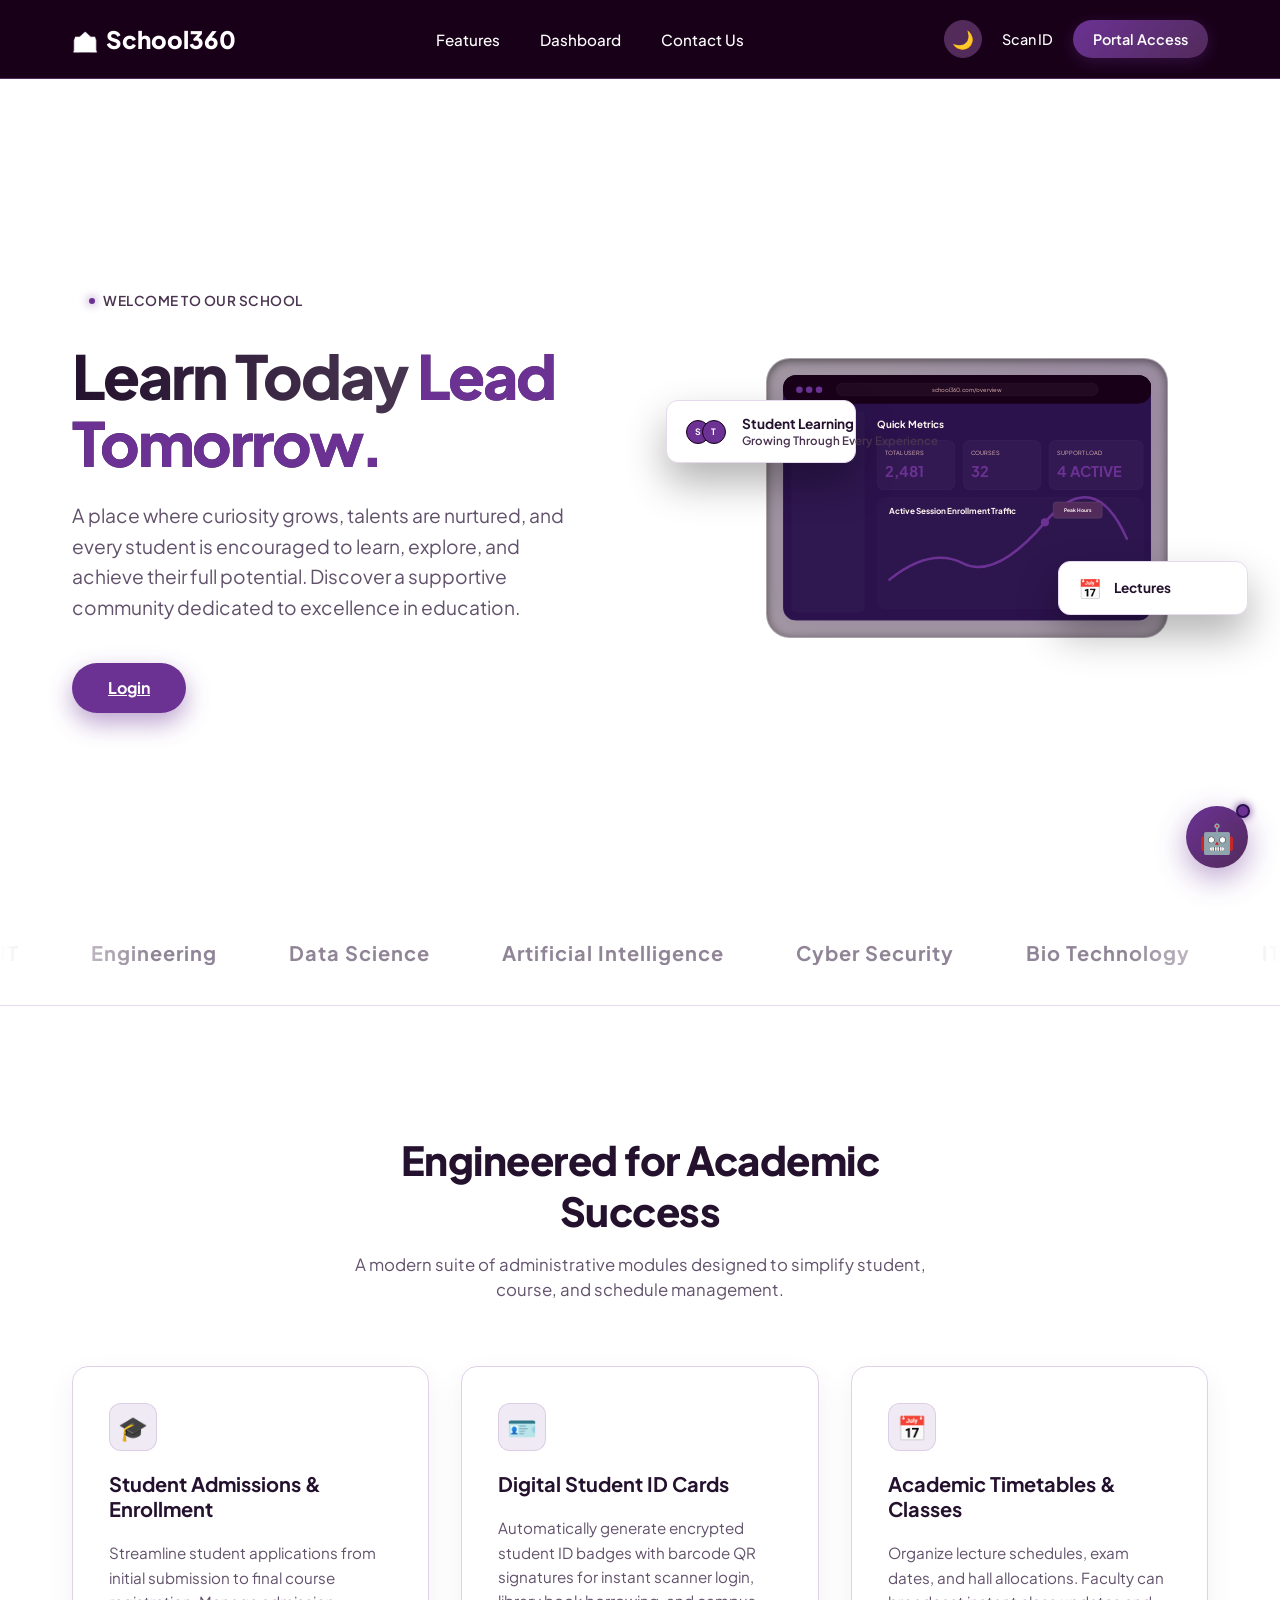
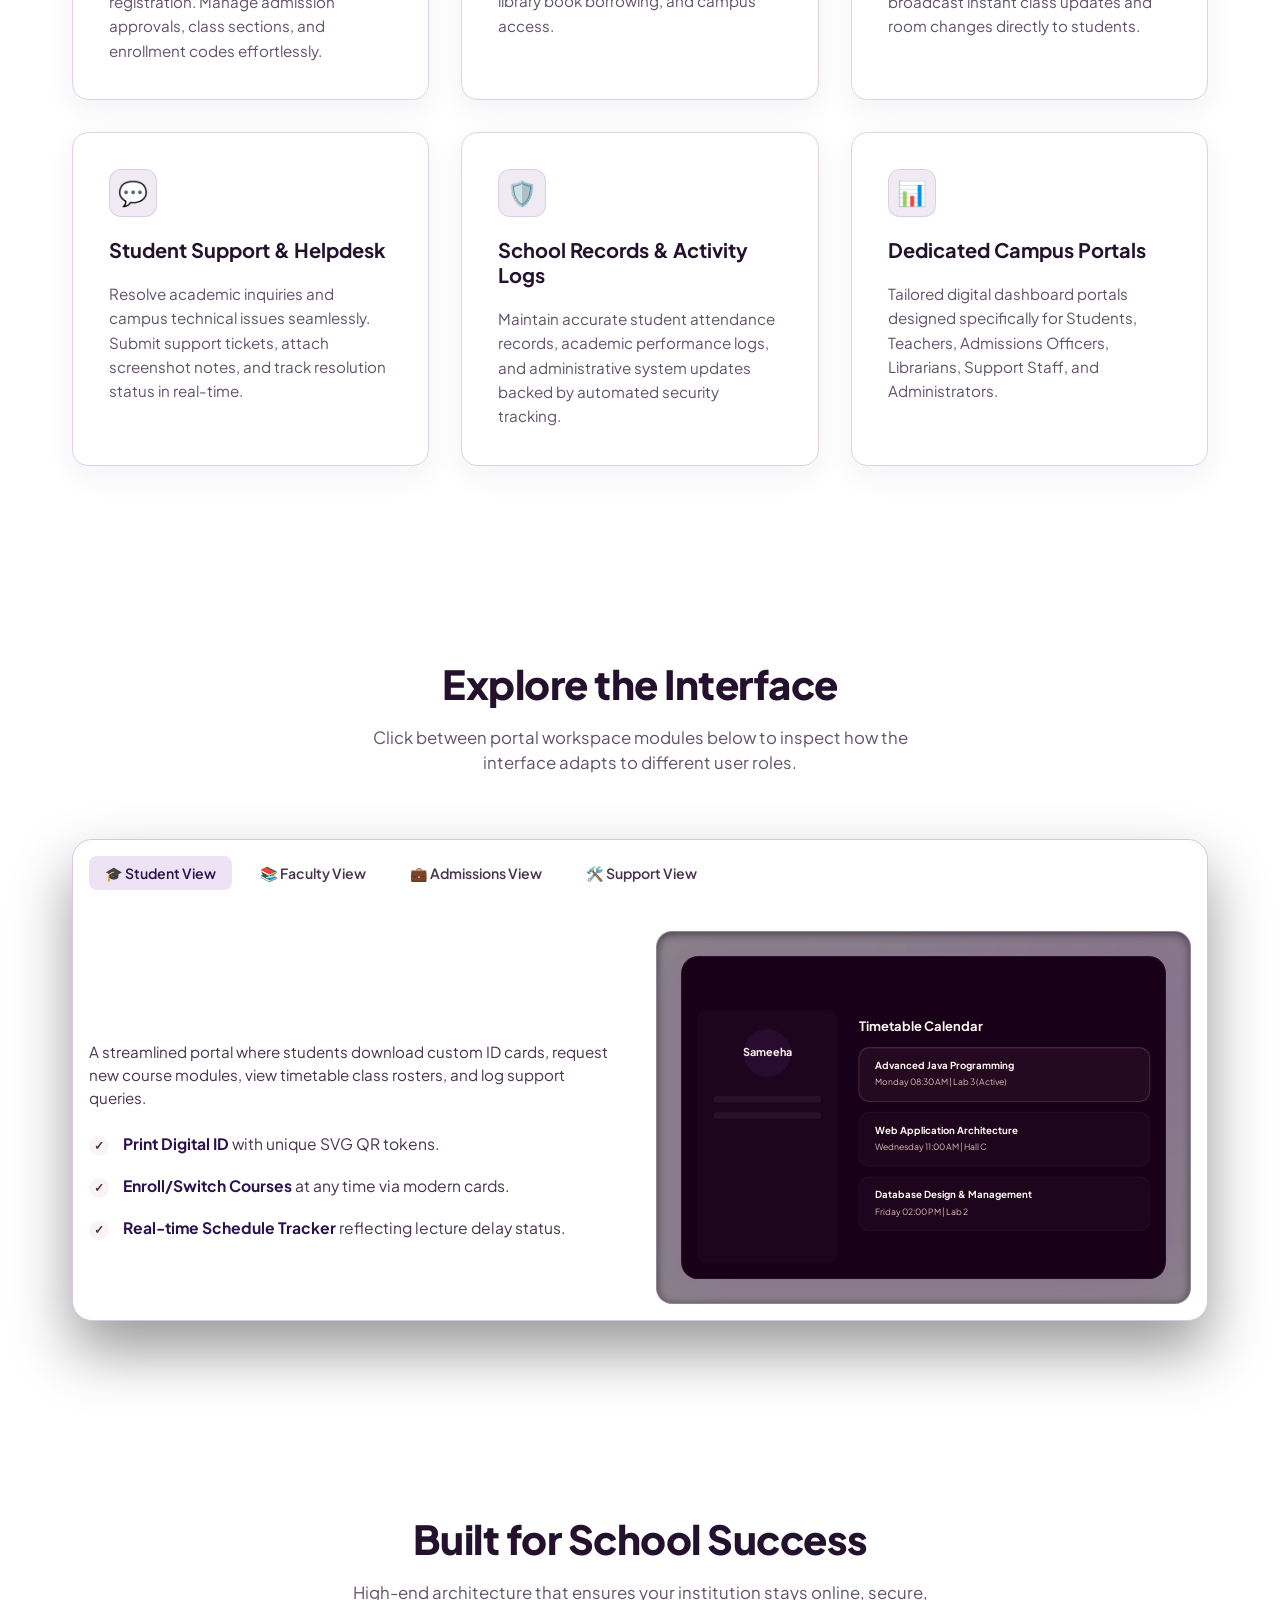
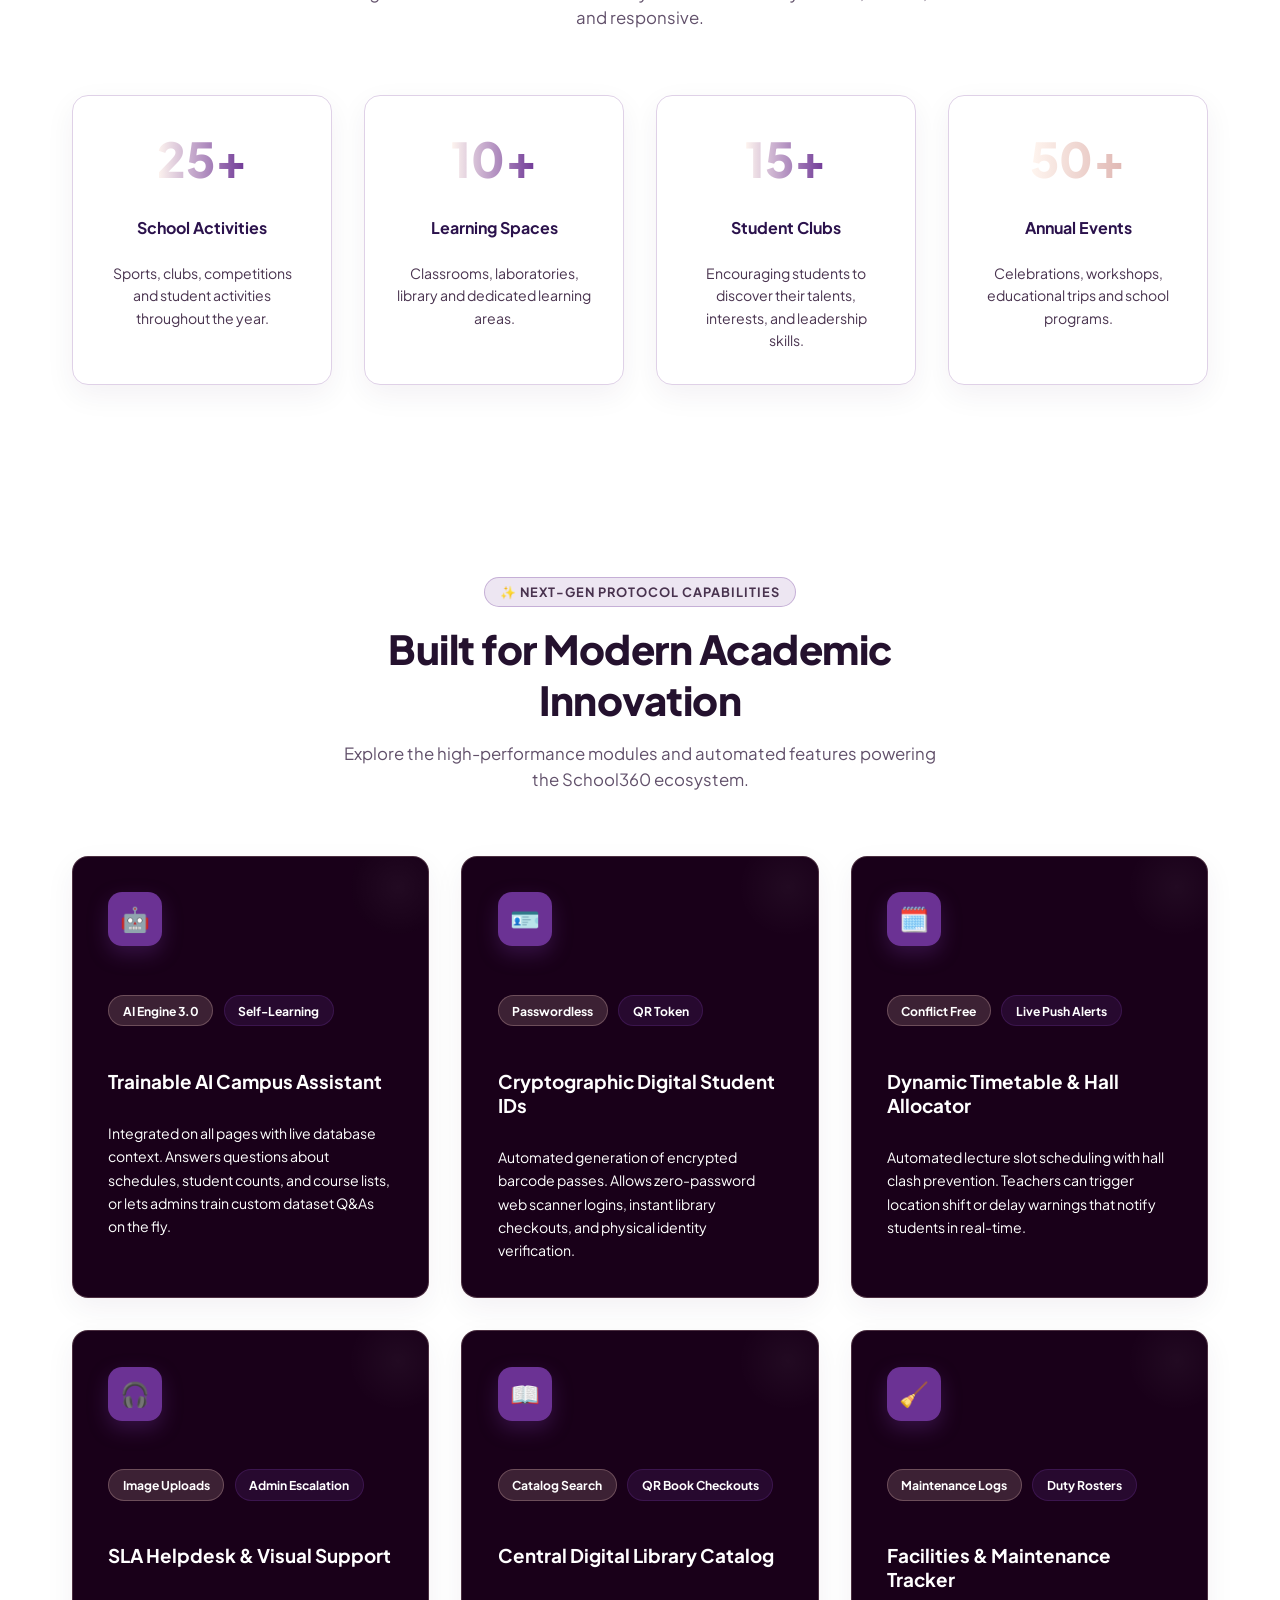
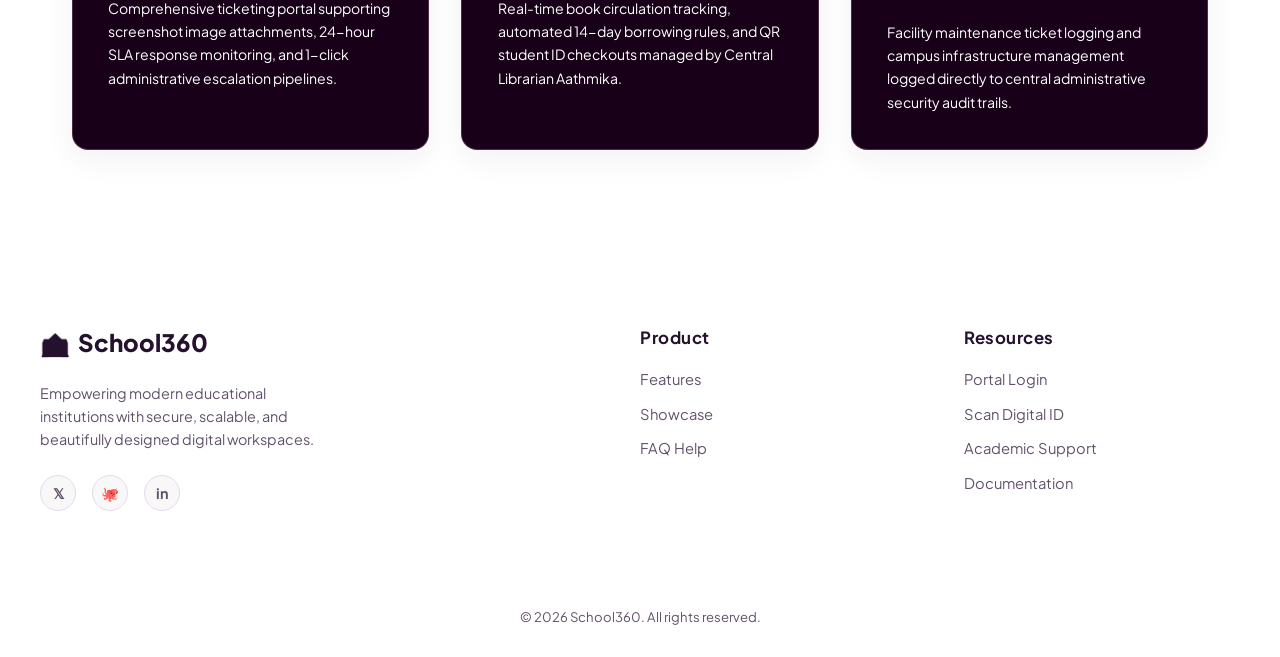
==== commit d96df45b: "Final touch of implementation" ====
--- a/src/main/resources/static/index.html
+++ b/src/main/resources/static/index.html
@@ -393,20 +393,9 @@
 
 
 
-<!-- CTA Banner -->
-<section class="saas-cta-banner reveal">
-    <h2 style="font-size: 2.8rem; font-weight: 800; color: var(--lp-text); margin-bottom: 1.5rem; letter-spacing: -1px;">Ready to Orchestrate Your Academy?</h2>
-    <p style="font-size: 1.15rem; color: var(--lp-text-muted); max-width: 600px; margin: 0 auto 2.5rem; line-height: 1.6;">
-        Activate free developer sandbox access and evaluate our student rosters, timetable builders, and ticketing frameworks.
-    </p>
-    <button onclick="openLoginModal()" class="btn btn-primary btn-premium" style="border-radius: 9999px; padding: 1rem 2.5rem; font-weight: 800; font-size: 1.05rem; box-shadow: 0 10px 25px rgba(107,50,148, 0.45);">
-        Activate Free Sandbox Access
-    </button>
-</section>
-
 <!-- Premium Footer -->
 <footer class="saas-footer">
-    <div class="saas-footer-grid">
+    <div class="saas-footer-grid" style="grid-template-columns: 2fr 1fr 1fr;">
         <!-- Brand Column -->
         <div class="footer-brand-col">
             <a href="#" class="saas-brand" style="margin-bottom: 0.5rem;">
@@ -439,18 +428,6 @@
                 <li><a href="mailto:support@school360.com">Academic Support</a></li>
                 <li><a href="https://github.com" target="_blank">Documentation</a></li>
             </ul>
-        </div>
-        <!-- Column 4: Newsletter & Status -->
-        <div class="footer-links-col">
-            <h4>System Status</h4>
-            <div class="footer-status-badge db-status-badge connected">
-                <span class="status-dot"></span>
-                <span class="db-status-text">All services operational</span>
-            </div>
-            <p style="font-size: 0.82rem; color: #49334f; margin-top: 0.5rem; line-height: 1.4;">
-                Version v1.0.0 (Persistent DB Engine)<br>
-                Connected to School360 Live Database.
-            </p>
         </div>
     </div>
 
--- a/src/main/resources/static/css/styles.css
+++ b/src/main/resources/static/css/styles.css
@@ -627,6 +627,9 @@
 @media (max-width: 1024px) {
     .dashboard-grid {
         grid-template-columns: 1fr;
+    }
+    .profile-layout-grid {
+        grid-template-columns: 1fr !important;
     }
 }
 
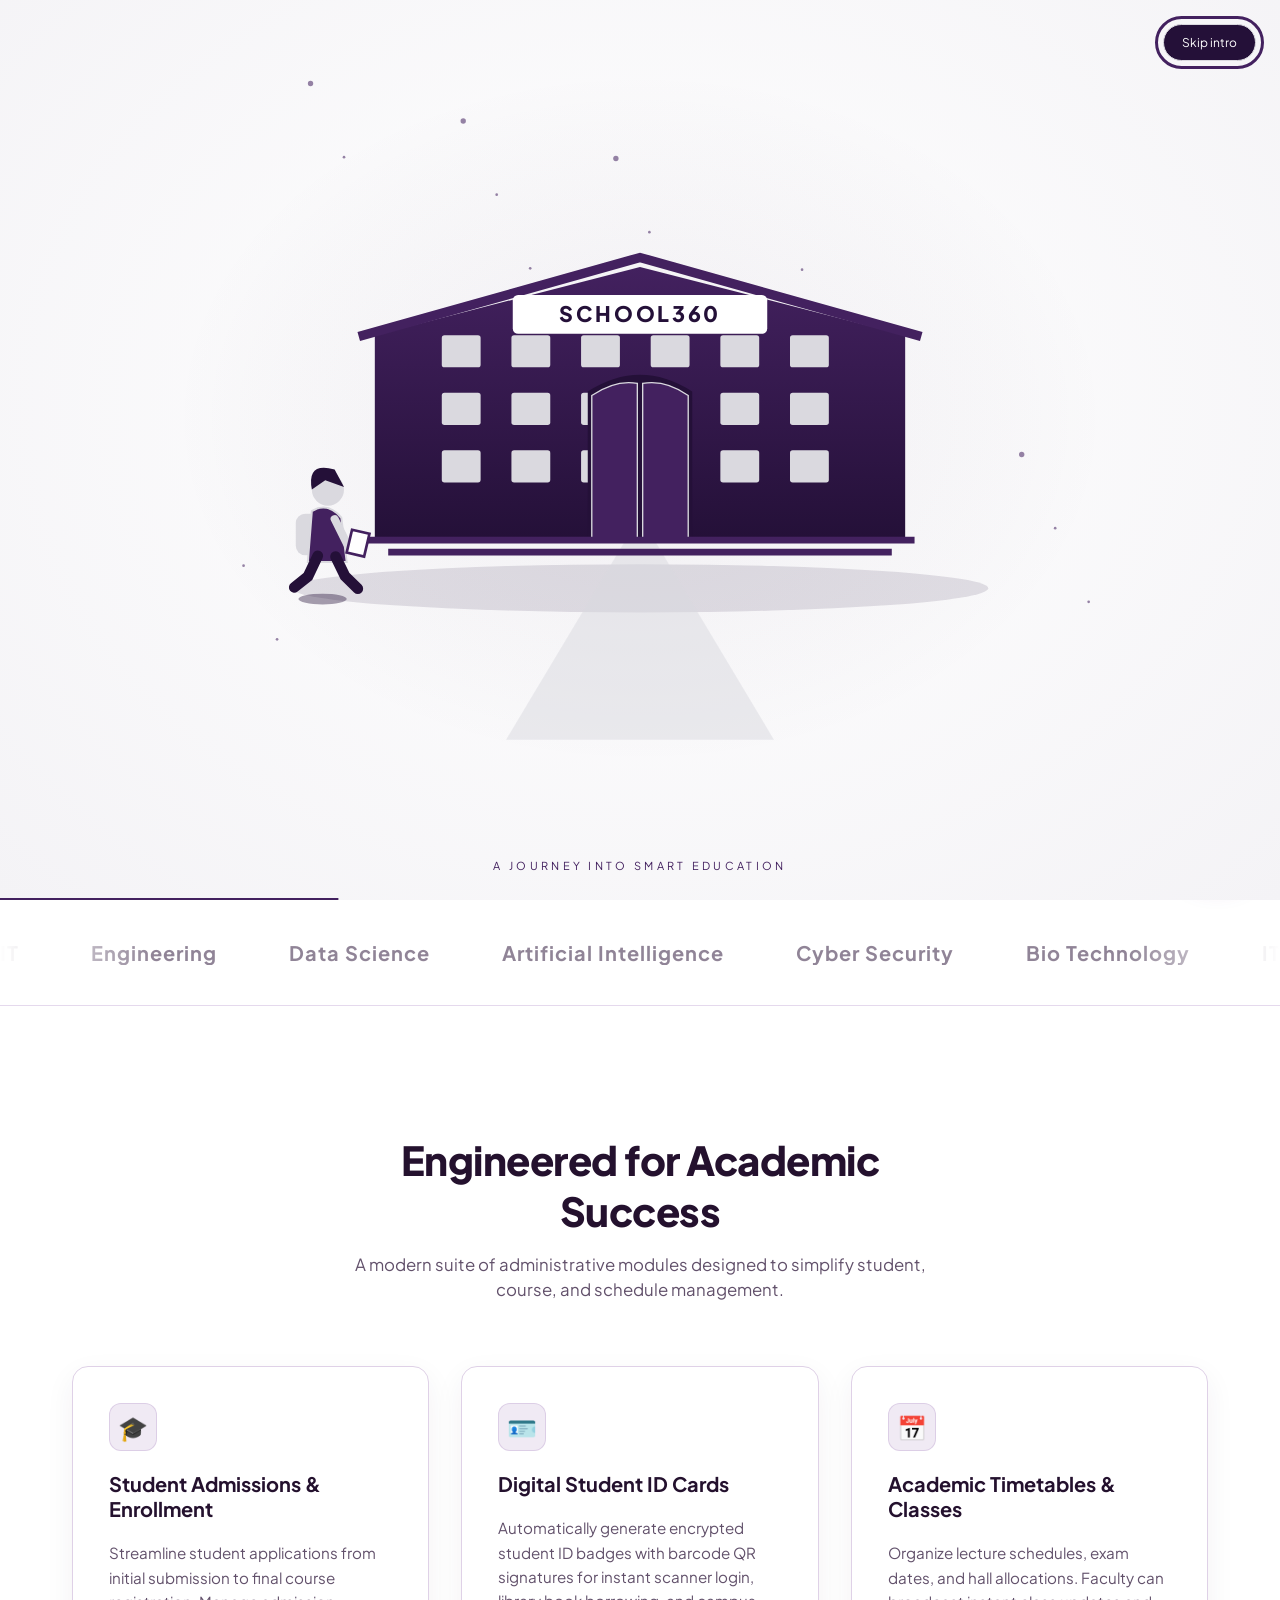
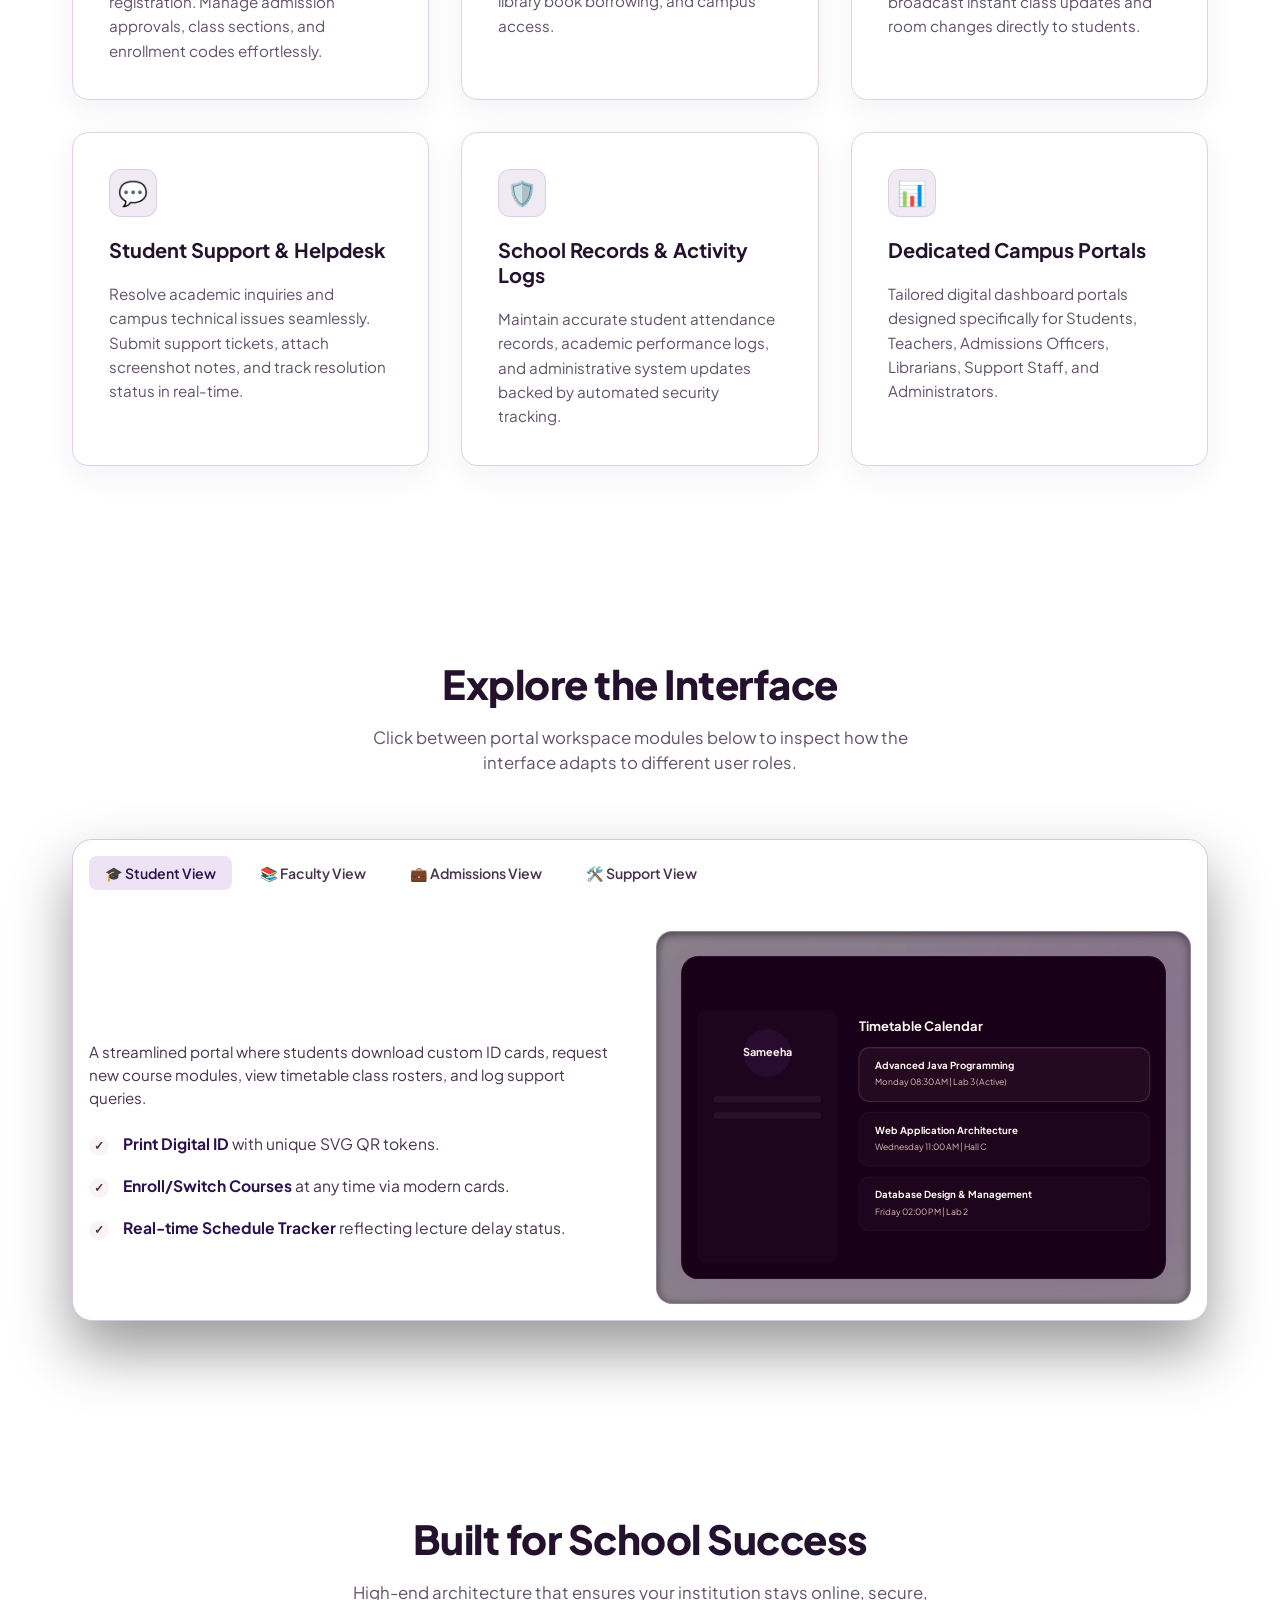
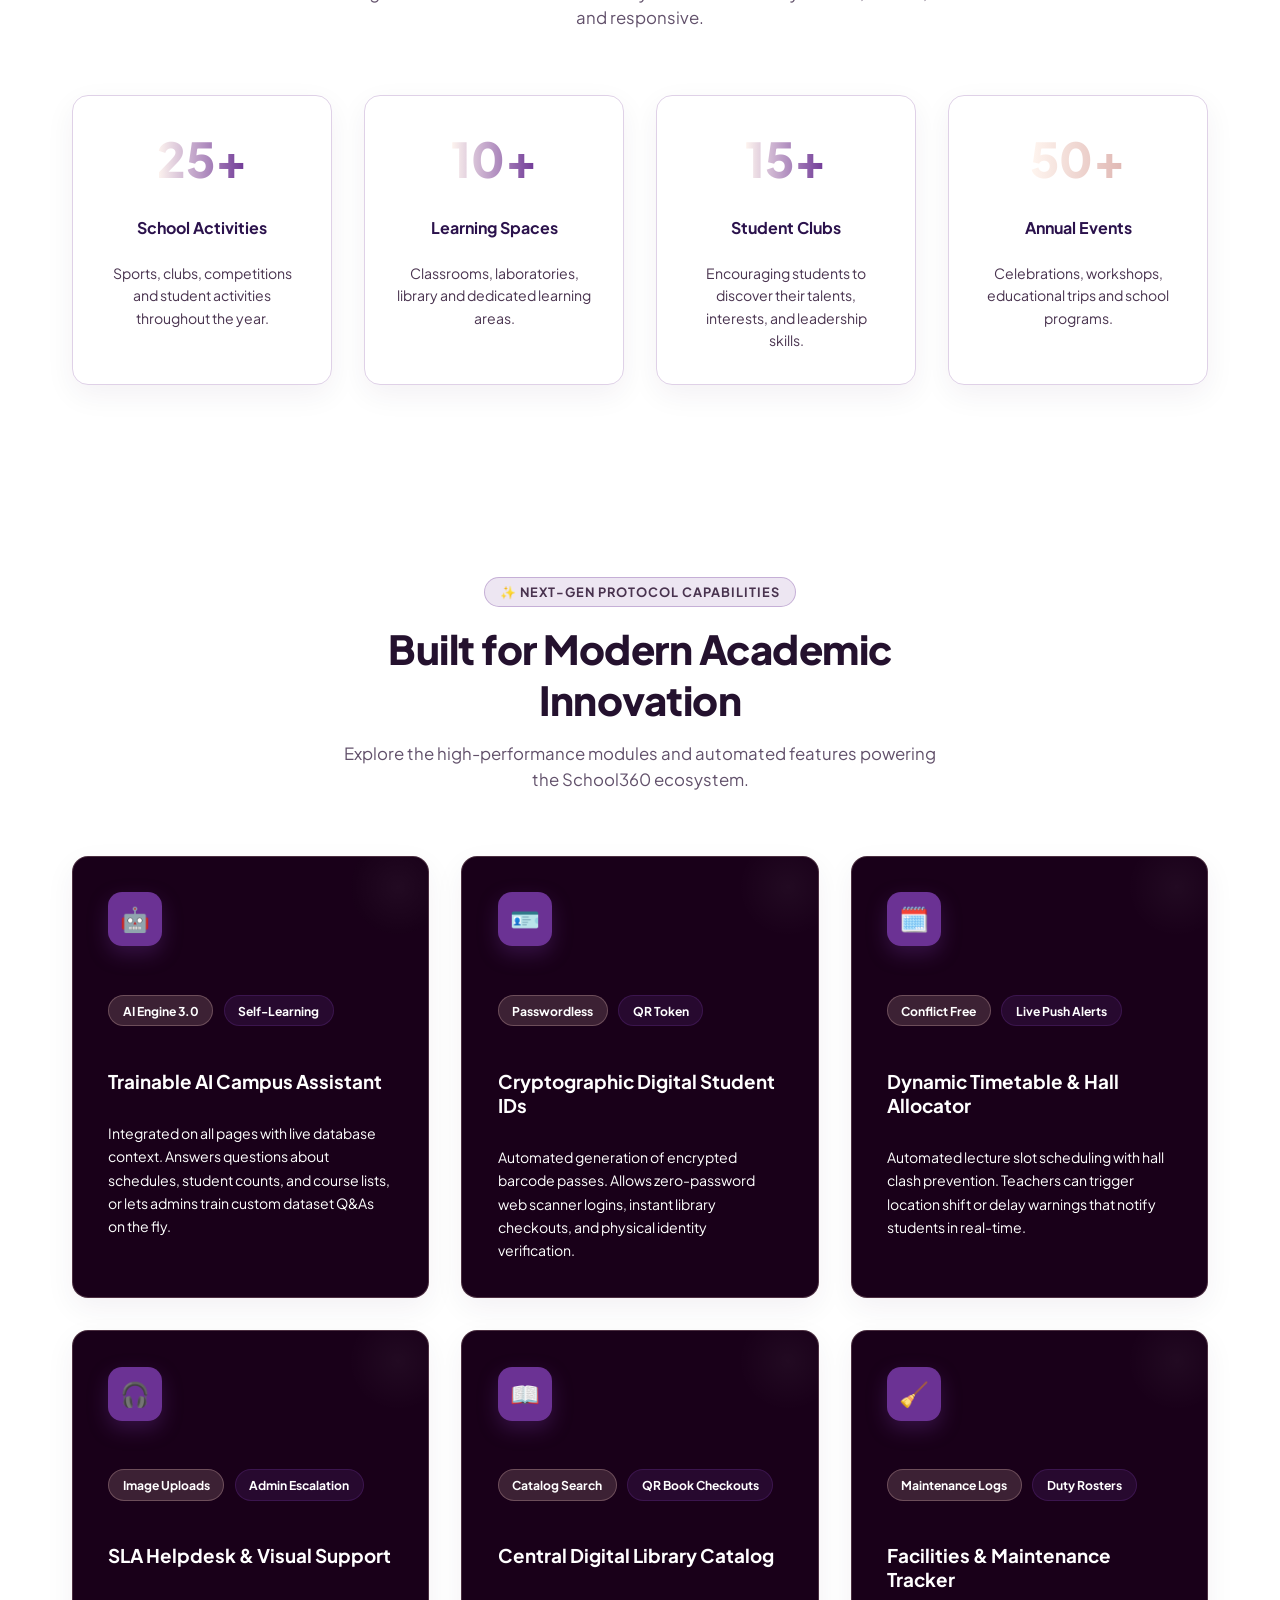
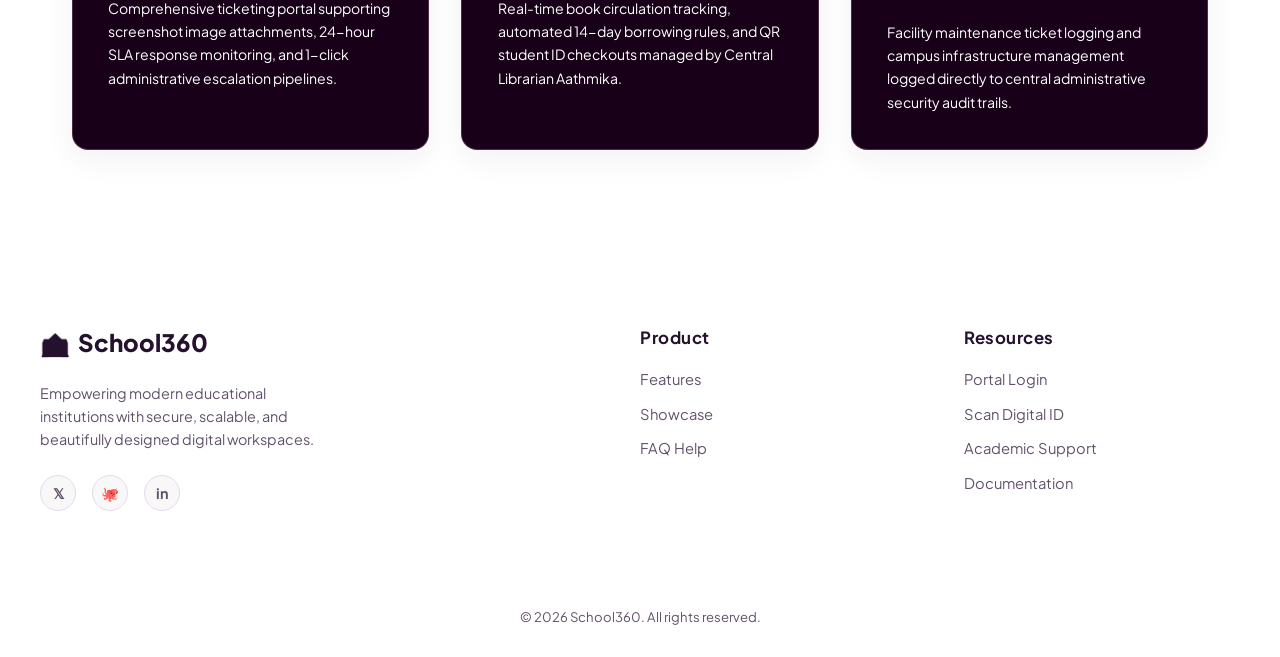
==== commit ed0f32d1: "Project final" ====
--- a/src/main/resources/static/index.html
+++ b/src/main/resources/static/index.html
@@ -7,6 +7,8 @@
     <!-- Import Plus Jakarta Sans for award-winning modern typography -->
     <link href="https://fonts.googleapis.com/css2?family=Plus+Jakarta+Sans:wght@300;400;500;600;700;800&display=swap" rel="stylesheet">
     <link rel="stylesheet" href="css/styles.css?v=contrast-8">
+    <link rel="stylesheet" href="css/startup.css?v=2">
+    <script defer src="js/startup.js?v=2"></script>
     <style>
         /* Custom font override to use Plus Jakarta Sans */
         * {
--- a/src/main/resources/static/css/startup.css
+++ b/src/main/resources/static/css/startup.css
@@ -0,0 +1,17 @@
+/* Isolated startup presentation. All motion is driven by startup.js's 10s clock. */
+#s360-startup { position:fixed; inset:0; z-index:2147483000; overflow:hidden; color:#241038; background:radial-gradient(ellipse at 50% 45%,#FFFFFF 0%,#F4F3F6 100%); display:grid; place-items:center; isolation:isolate; }
+#s360-startup * { box-sizing:border-box; }
+#s360-startup .intro-scene { position:absolute; top:70px; left:0; width:100%; height:calc(100% - 150px); min-height:0; overflow:hidden; }
+#s360-startup svg text { font-family:'Plus Jakarta Sans',Arial,sans-serif; }
+#s360-startup .intro-caption { position:absolute; bottom:24px; left:20px; right:20px; text-align:center; font-size:11px; line-height:1.7; letter-spacing:.3em; color:#43215F; }
+#s360-startup .intro-brand { position:absolute; top:57%; width:100%; padding:0 20px; text-align:center; opacity:0; }
+#s360-startup .intro-brand h1 { color:#241038; margin:0; font-size:clamp(36px,7vw,76px); letter-spacing:.12em; font-weight:800; line-height:1.3; }
+#s360-startup .intro-brand p { color:#43215F; font-size:clamp(12px,2vw,17px); letter-spacing:.08em; margin:12px 0; }
+#s360-startup .intro-skip { position:absolute; right:24px; top:24px; border:1px solid #DAD9DF; border-radius:24px; padding:10px 18px; color:#FFFFFF; background:#241038; font:inherit; font-size:12px; cursor:pointer; }
+#s360-startup .intro-skip:focus-visible { outline:3px solid #43215F; outline-offset:5px; }
+#s360-startup .intro-progress { position:absolute; bottom:0; left:0; height:2px; background:#43215F; width:100%; transform:scaleX(0); transform-origin:left; }
+#s360-startup .intro-sweep { position:absolute; inset:0; background:linear-gradient(110deg,transparent 38%,#FFFFFF 50%,transparent 62%); opacity:0; pointer-events:none; }
+@media(max-width:600px) { #s360-startup .intro-caption { letter-spacing:.14em; font-size:10px; } }
+@media(prefers-reduced-motion:reduce) { #s360-startup .intro-scene { display:none; } #s360-startup .intro-brand { top:42%; } }
+
+@media(max-height:450px) { #s360-startup .intro-scene { top:48px; height:calc(100% - 108px); } #s360-startup .intro-skip { top:10px; right:14px; padding:7px 14px; } #s360-startup .intro-brand { top:57%; } #s360-startup .intro-brand h1 { font-size:30px; } #s360-startup .intro-brand p { font-size:11px; margin:6px 0; } }
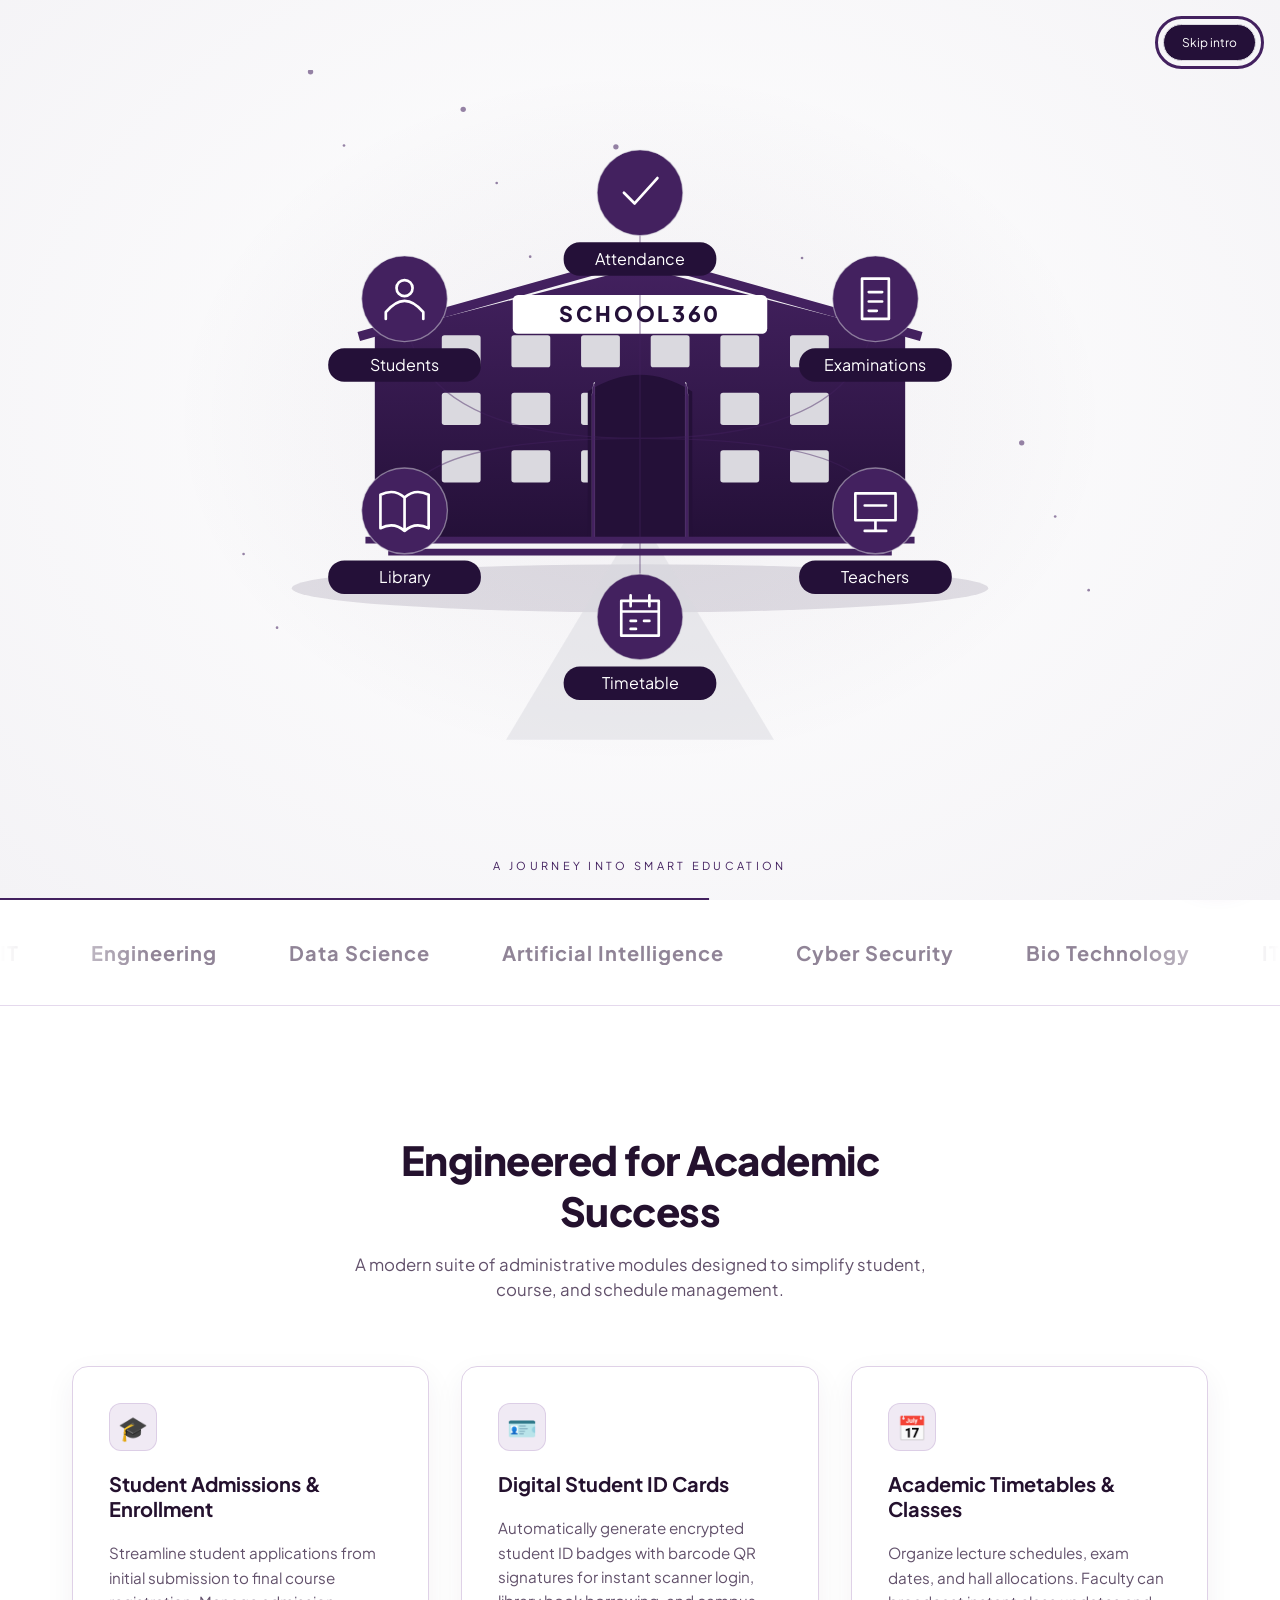
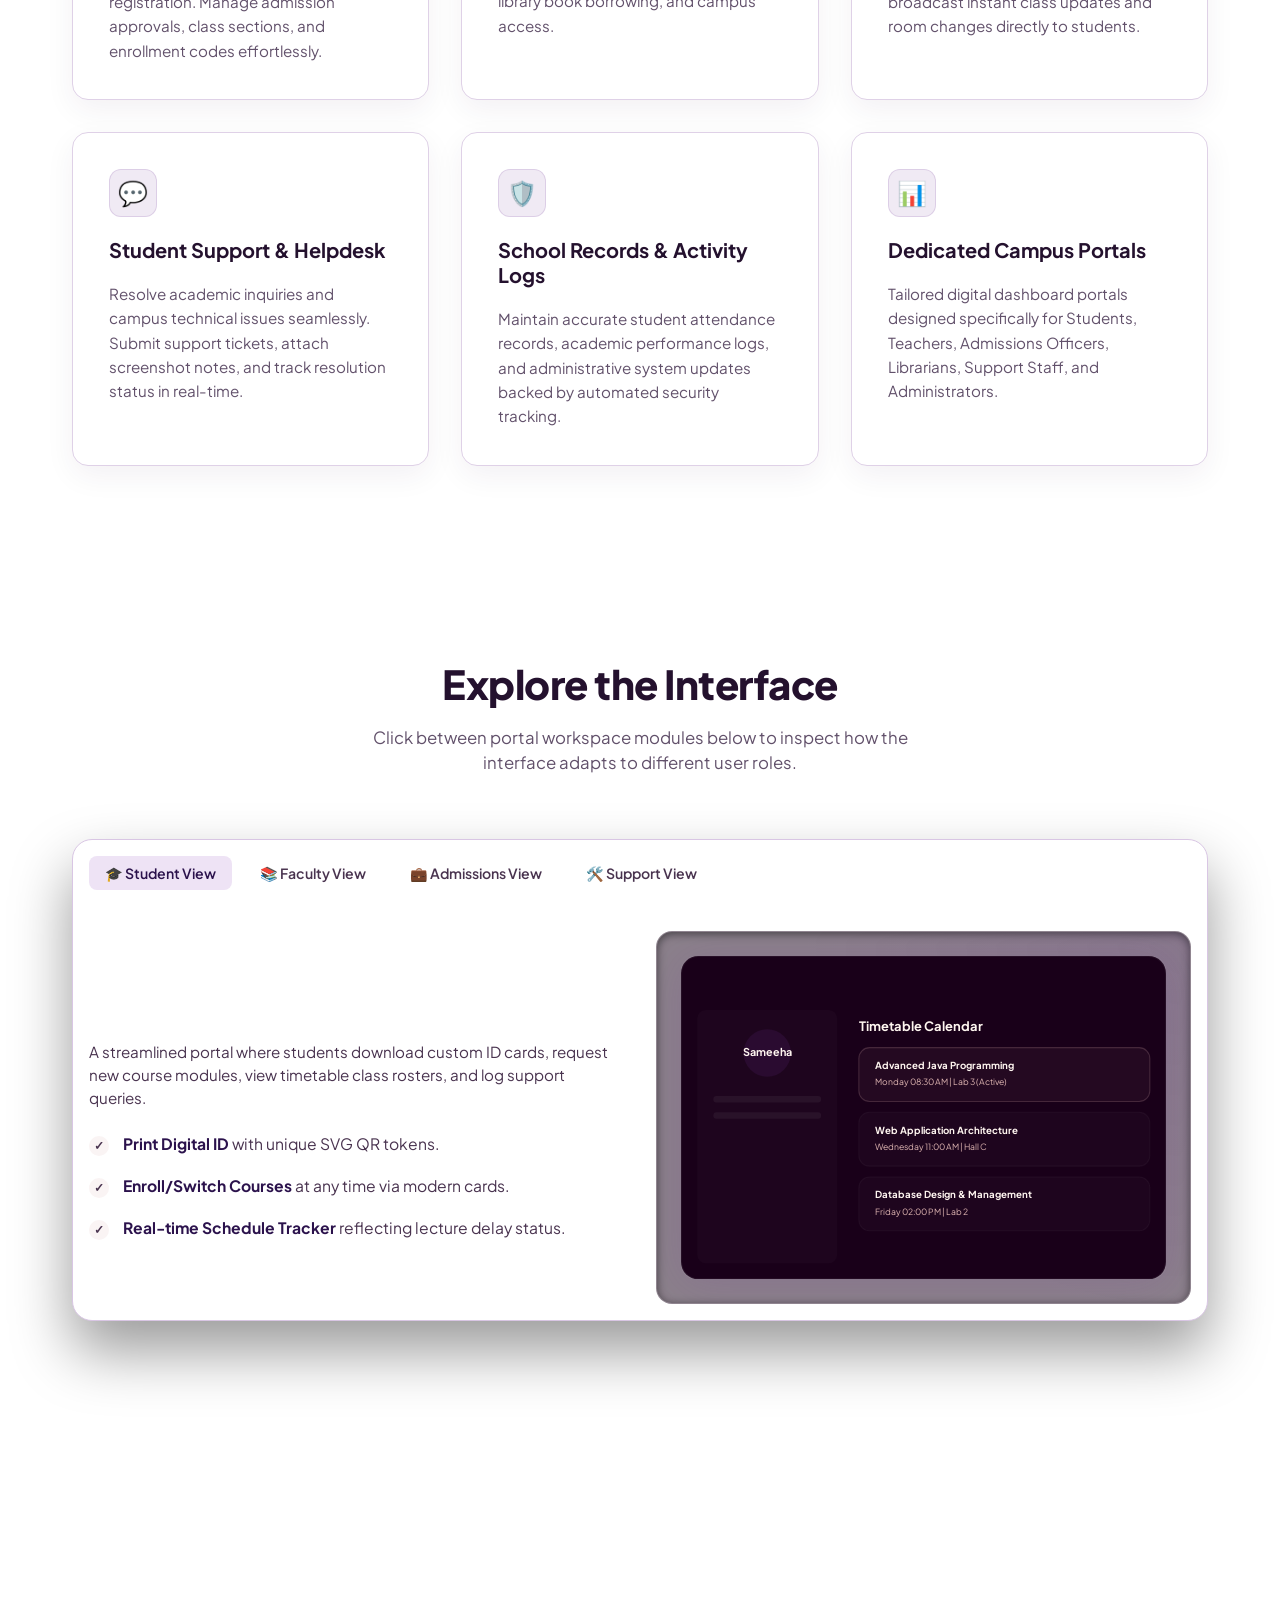
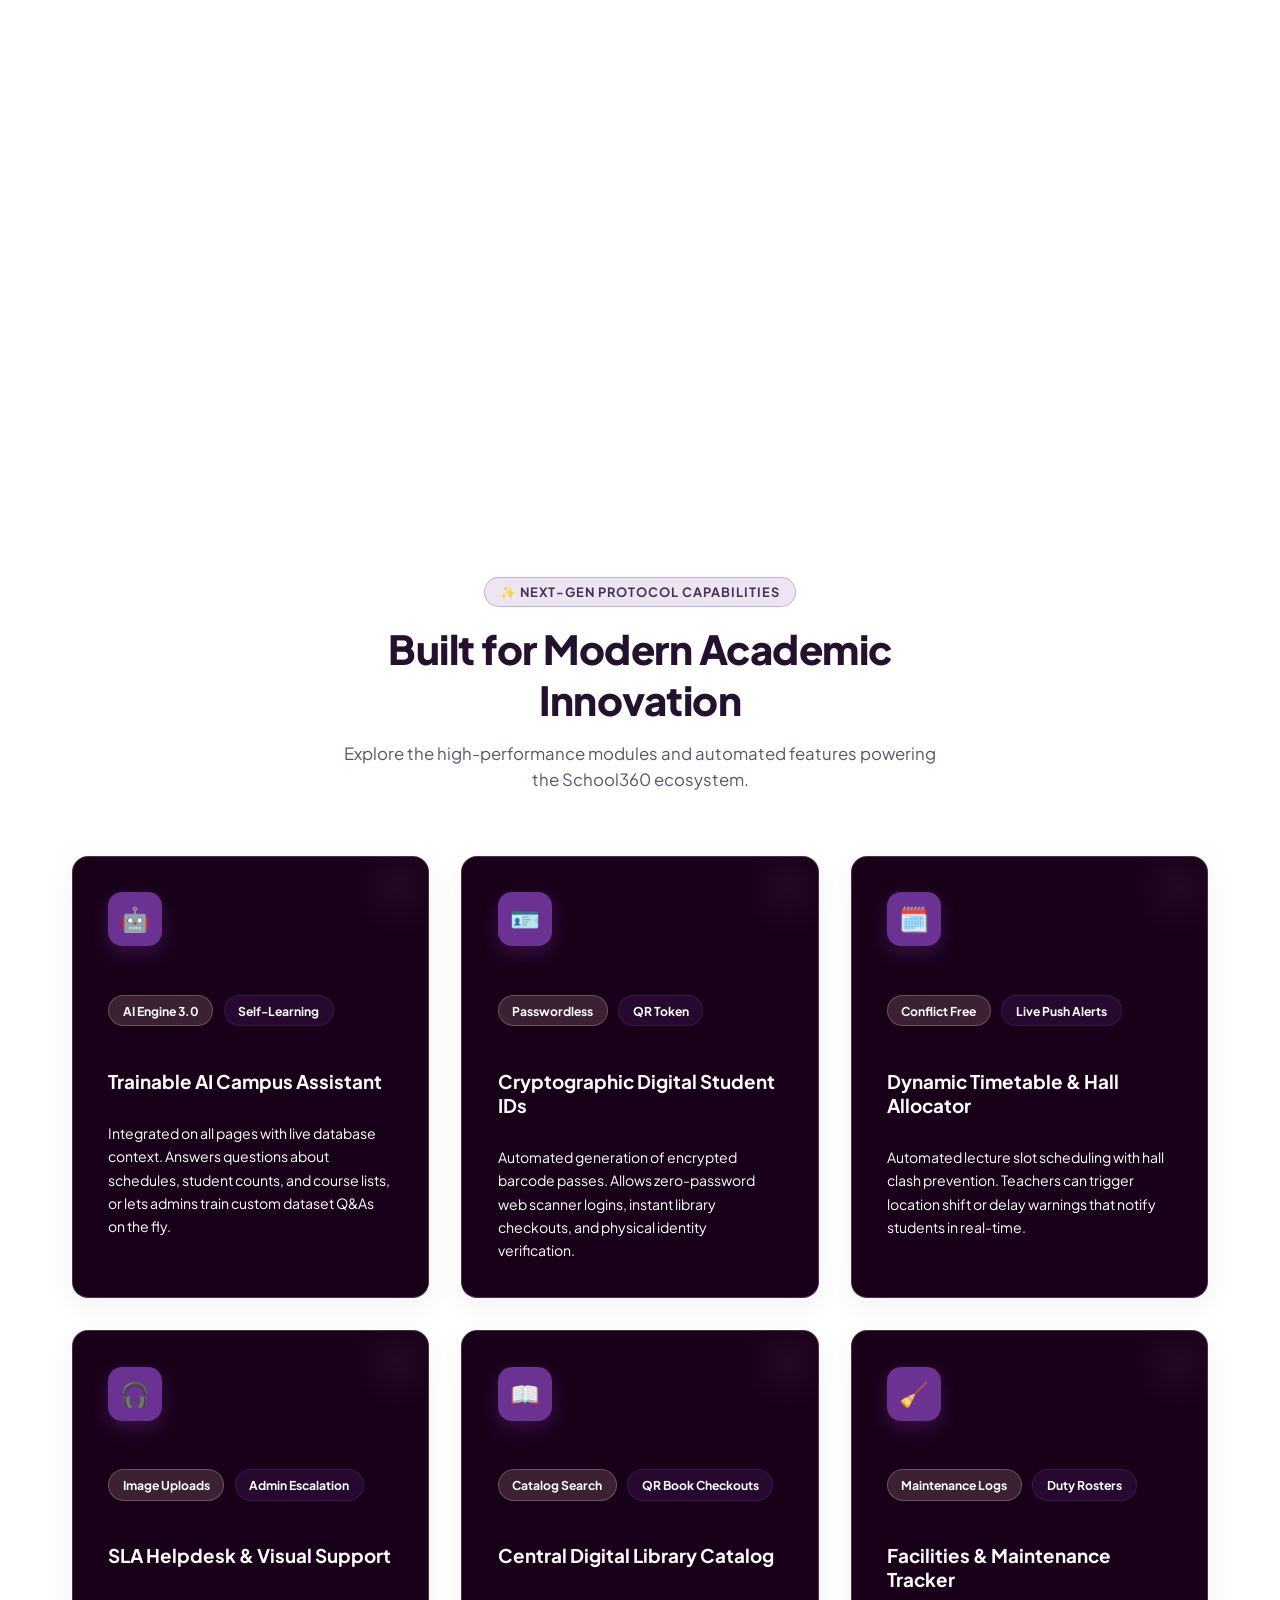
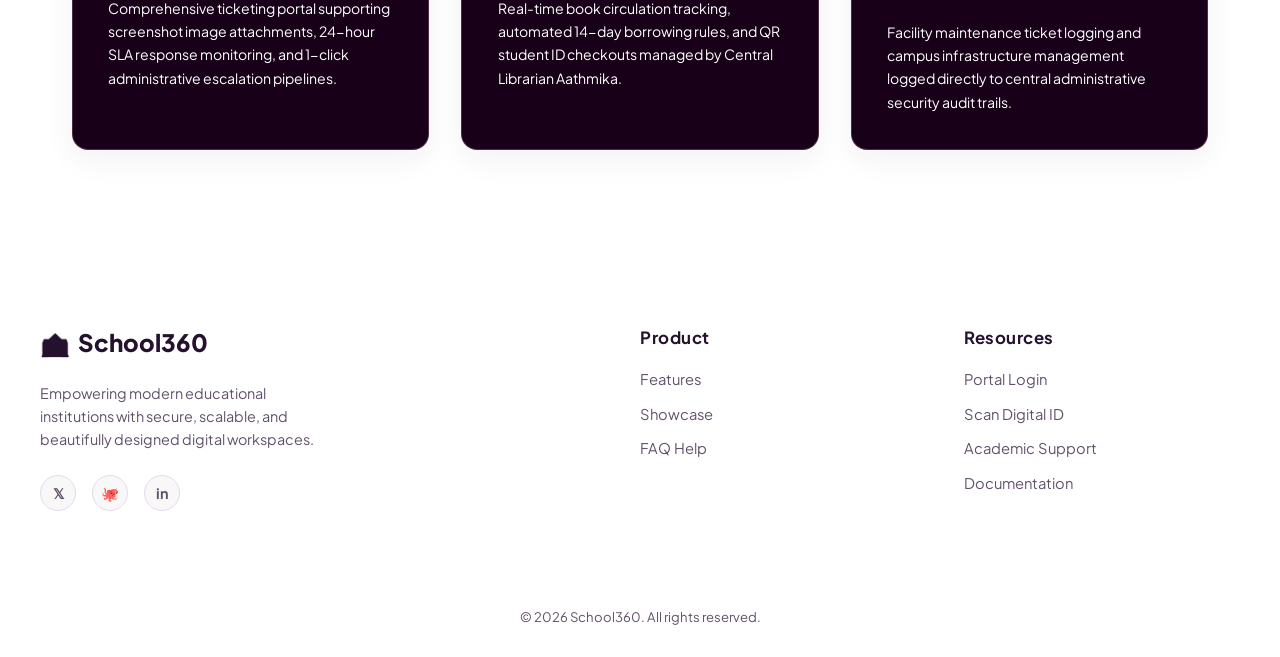
==== commit 449cb453: "Animation changes" ====
--- a/src/main/resources/static/index.html
+++ b/src/main/resources/static/index.html
@@ -8,7 +8,7 @@
     <link href="https://fonts.googleapis.com/css2?family=Plus+Jakarta+Sans:wght@300;400;500;600;700;800&display=swap" rel="stylesheet">
     <link rel="stylesheet" href="css/styles.css?v=contrast-8">
     <link rel="stylesheet" href="css/startup.css?v=2">
-    <script defer src="js/startup.js?v=2"></script>
+    <script defer src="js/startup.js?v=3"></script>
     <style>
         /* Custom font override to use Plus Jakarta Sans */
         * {
